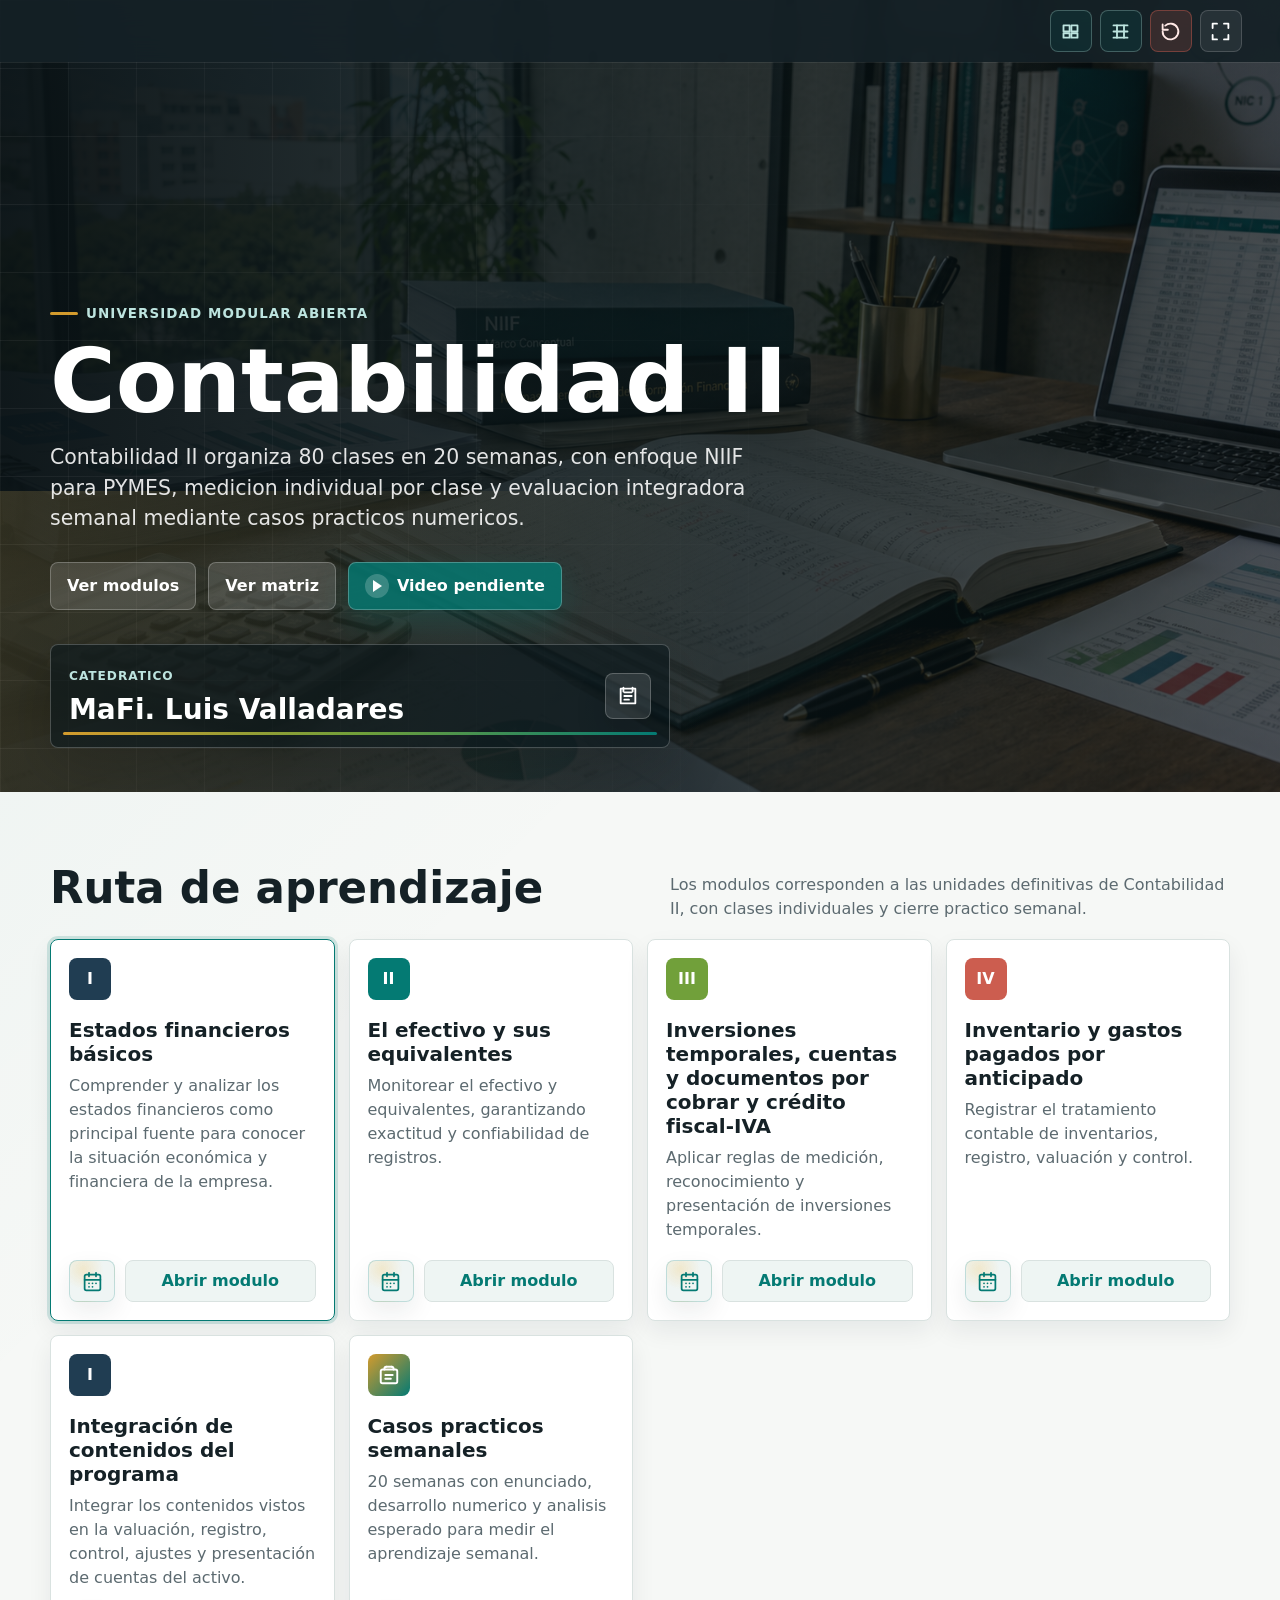
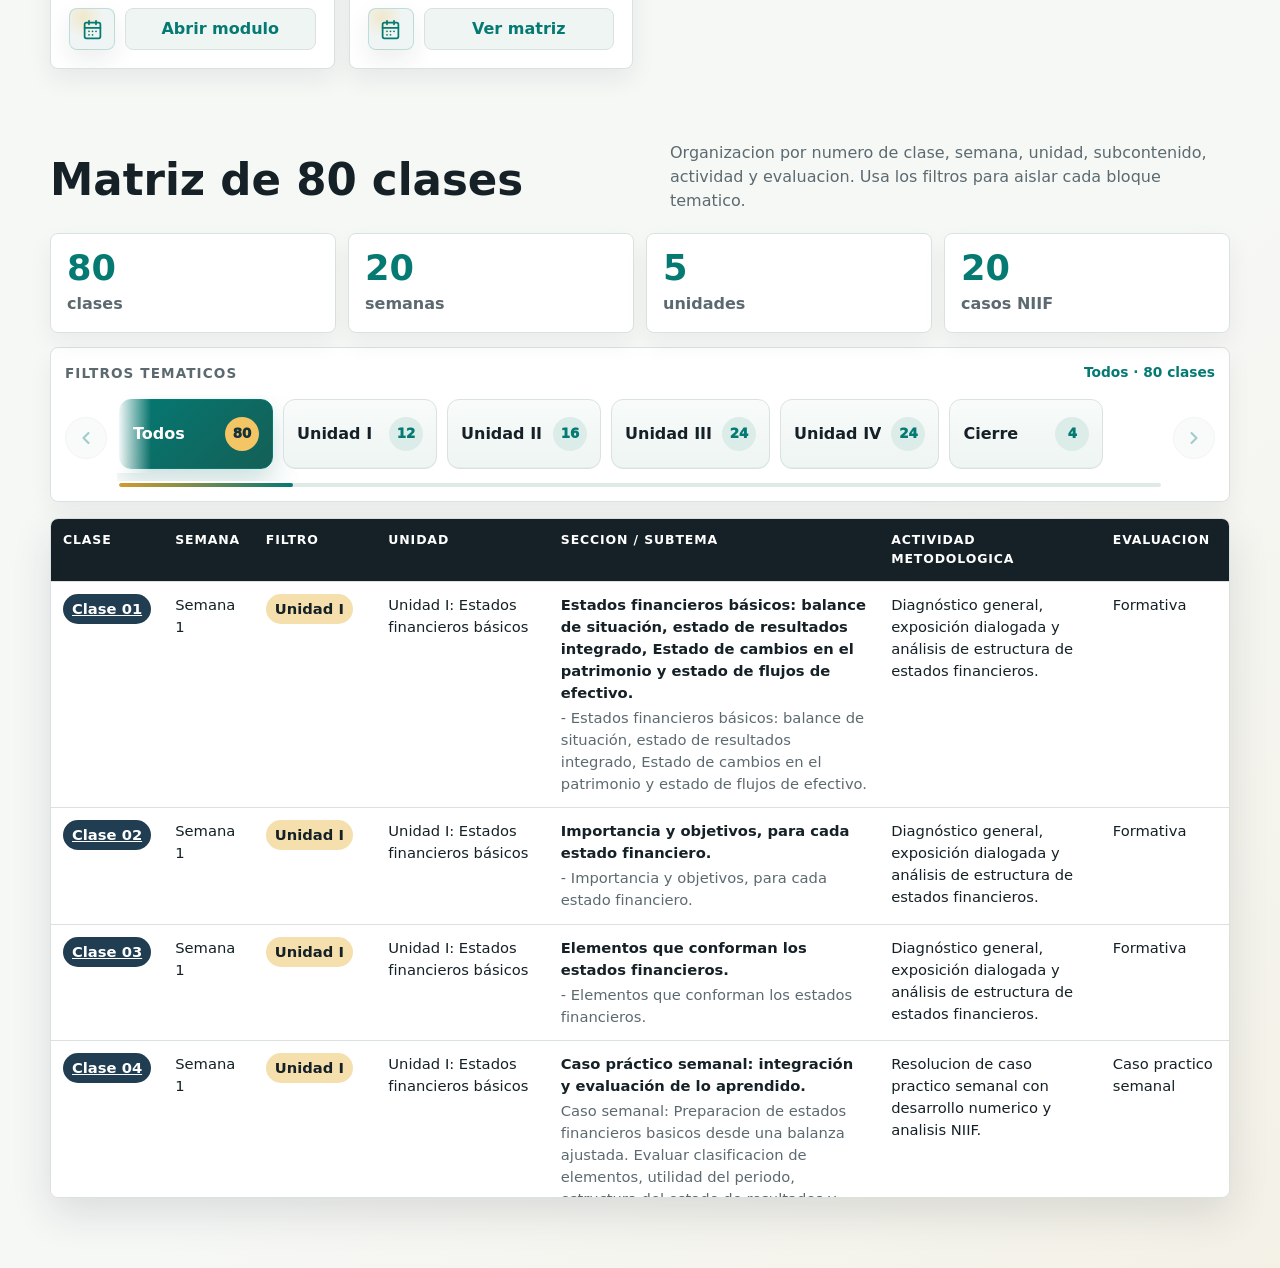
==== index.html @ 1a4b7820 "Publicar sitio Contabilidad II" ====
<!doctype html>
<html lang="es">
<head>
  <meta charset="utf-8">
  <meta name="viewport" content="width=device-width, initial-scale=1">
  <title>Contabilidad II</title>
  <style>
    :root {
      --ink: #152126;
      --muted: #5c6a70;
      --line: #d9e2e0;
      --paper: #f6f8f6;
      --white: #ffffff;
      --teal: #047a73;
      --green: #71a03a;
      --gold: #d39b2d;
      --coral: #cc5d4f;
      --navy: #203d52;
      --shadow: 0 16px 40px rgba(21, 33, 38, .12);
      --radius: 8px;
    }

    * { box-sizing: border-box; }

    html {
      scroll-behavior: smooth;
    }

    body {
      margin: 0;
      font-family: Inter, "Segoe UI", system-ui, -apple-system, sans-serif;
      color: var(--ink);
      background:
        linear-gradient(135deg, rgba(4, 122, 115, .06), transparent 34%),
        linear-gradient(315deg, rgba(211, 155, 45, .08), transparent 28%),
        var(--paper);
      line-height: 1.5;
      overflow-x: hidden;
    }

    body.modal-open {
      overflow: hidden;
      height: 100vh;
      width: 100%;
      position: fixed;
    }

    button, input {
      font: inherit;
    }

    button {
      cursor: pointer;
    }

    .topbar {
      position: sticky;
      top: 0;
      z-index: 20;
      display: grid;
      grid-template-columns: 1fr;
      align-items: center;
      gap: 16px;
      padding: 10px clamp(16px, 3vw, 40px);
      color: var(--white);
      background: rgba(21, 33, 38, .92);
      backdrop-filter: blur(14px);
      box-shadow: 0 1px 0 rgba(255,255,255,.08);
    }

    .topbar-controls {
      display: flex;
      gap: 8px;
      align-items: center;
      justify-content: flex-end;
      min-width: 0;
    }

    .control-btn {
      width: 42px;
      height: 42px;
      min-height: 42px;
      border: 1px solid rgba(255,255,255,.16);
      border-radius: 8px;
      color: var(--white);
      background: rgba(255,255,255,.07);
      text-decoration: none;
      padding: 0;
      display: inline-grid;
      place-items: center;
      transition: transform .24s ease, background .24s ease, border-color .24s ease, box-shadow .24s ease;
    }

    .control-btn svg {
      width: 21px;
      height: 21px;
      stroke: currentColor;
      stroke-width: 2.1;
      fill: none;
      stroke-linecap: round;
      stroke-linejoin: round;
    }

    .control-btn.reset {
      color: #ffe9e6;
      border-color: rgba(204, 93, 79, .42);
      background: rgba(204, 93, 79, .18);
    }

    .control-btn:hover {
      transform: translateY(-2px);
      background: rgba(255,255,255,.16);
      border-color: rgba(255,255,255,.28);
      box-shadow: 0 14px 28px rgba(0,0,0,.16);
    }

    .control-btn.reset:hover {
      background: rgba(204, 93, 79, .3);
    }

    .hero {
      min-height: 88vh;
      display: grid;
      align-items: end;
      position: relative;
      isolation: isolate;
      color: var(--white);
      background-image:
        linear-gradient(90deg, rgba(7, 16, 19, .94), rgba(9, 22, 25, .78) 45%, rgba(8, 19, 22, .48) 100%),
        linear-gradient(0deg, rgba(0, 0, 0, .34), rgba(0, 0, 0, .34)),
        url("assets/contabilidad-2-hero.png");
      background-size: cover;
      background-position: center;
      overflow: hidden;
    }

    .hero::before {
      content: "";
      position: absolute;
      inset: 0;
      z-index: -1;
      background-image:
        linear-gradient(rgba(255,255,255,.09) 1px, transparent 1px),
        linear-gradient(90deg, rgba(255,255,255,.08) 1px, transparent 1px);
      background-size: 68px 68px;
      mask-image: linear-gradient(90deg, rgba(0,0,0,.6), transparent 74%);
      animation: gridDrift 18s linear infinite;
    }

    .hero::after {
      content: "";
      position: absolute;
      inset: auto -20% 0;
      height: 38%;
      z-index: -1;
      background: linear-gradient(90deg, transparent, rgba(243, 197, 101, .2), transparent);
      transform: translateX(-45%) skewX(-14deg);
      animation: lightSweep 8s ease-in-out infinite;
    }

    .hero-inner {
      width: min(1180px, calc(100% - 32px));
      margin: 0 auto;
      padding: 88px 0 44px;
      animation: heroRise .9s ease-out both;
    }

    .eyebrow {
      display: inline-flex;
      align-items: center;
      gap: 8px;
      font-size: .84rem;
      font-weight: 800;
      text-transform: uppercase;
      letter-spacing: .08em;
      color: #bde4df;
    }

    .eyebrow::before {
      content: "";
      width: 28px;
      height: 3px;
      background: var(--gold);
      border-radius: 999px;
    }

    h1 {
      max-width: 780px;
      margin: 14px 0 18px;
      font-size: clamp(2.4rem, 7vw, 5.9rem);
      line-height: .96;
      letter-spacing: 0;
    }

    .hero-copy {
      max-width: 720px;
      margin: 0 0 28px;
      color: rgba(255,255,255,.88);
      font-size: clamp(1.05rem, 2vw, 1.28rem);
    }

    .hero-actions {
      display: flex;
      flex-wrap: wrap;
      gap: 12px;
    }

    .primary,
    .secondary,
    .video-trigger {
      min-height: 46px;
      border: 0;
      border-radius: 8px;
      padding: 11px 16px;
      font-weight: 800;
      text-decoration: none;
      display: inline-flex;
      align-items: center;
      gap: 8px;
    }

    .primary {
      color: var(--ink);
      background: #f3c565;
      box-shadow: 0 12px 28px rgba(211, 155, 45, .28);
    }

    .secondary {
      color: var(--white);
      background: rgba(255,255,255,.14);
      border: 1px solid rgba(255,255,255,.24);
    }

    .video-trigger {
      color: var(--white);
      background: rgba(4, 122, 115, .82);
      border: 1px solid rgba(255,255,255,.25);
      box-shadow: 0 14px 34px rgba(4, 122, 115, .25);
    }

    .play-dot {
      width: 24px;
      height: 24px;
      display: inline-grid;
      place-items: center;
      flex: 0 0 auto;
      border-radius: 999px;
      background: rgba(255,255,255,.2);
    }

    .play-dot::before {
      content: "";
      width: 0;
      height: 0;
      margin-left: 2px;
      border-top: 6px solid transparent;
      border-bottom: 6px solid transparent;
      border-left: 9px solid currentColor;
    }

    .primary:hover,
    .secondary:hover,
    .video-trigger:hover {
      transform: translateY(-2px);
    }

    .hero-dashboard {
      display: grid;
      grid-template-columns: minmax(280px, 620px);
      gap: 12px;
      width: min(620px, 100%);
      margin-top: 34px;
    }

    .speaker-card {
      position: relative;
      overflow: hidden;
      min-height: 104px;
      padding: 18px;
      border: 1px solid rgba(255,255,255,.22);
      border-radius: var(--radius);
      background: rgba(10, 24, 28, .62);
      backdrop-filter: blur(12px);
      box-shadow: 0 20px 60px rgba(0,0,0,.18);
      animation: metricFloat 5.5s ease-in-out infinite;
    }

    .speaker-card:nth-child(2) {
      animation-delay: .35s;
    }

    .speaker-card::after {
      content: "";
      position: absolute;
      inset: auto 12px 12px;
      height: 3px;
      border-radius: 999px;
      background: linear-gradient(90deg, var(--gold), var(--green), var(--teal));
      transform-origin: left;
      animation: metricBar 3.8s ease-in-out infinite;
    }

    .speaker-card span {
      display: block;
      color: #bde4df;
      font-size: .76rem;
      font-weight: 800;
      letter-spacing: .08em;
      text-transform: uppercase;
    }

    .speaker-card strong {
      display: block;
      margin-top: 10px;
      font-size: clamp(1.2rem, 2.2vw, 1.75rem);
      line-height: 1.08;
    }

    .speaker-card p {
      margin: 8px 0 18px;
      color: rgba(255,255,255,.78);
      font-size: .98rem;
    }

    .speaker-card.instructor-card {
      display: grid;
      grid-template-columns: 1fr auto;
      align-items: center;
      gap: 16px;
    }

    .profile-icon-btn {
      width: 46px;
      height: 46px;
      min-width: 46px;
      border: 1px solid rgba(255,255,255,.22);
      border-radius: 8px;
      color: var(--white);
      background: rgba(255,255,255,.11);
      display: inline-grid;
      place-items: center;
      box-shadow: 0 14px 30px rgba(0,0,0,.16);
      transition: transform .24s ease, background .24s ease, border-color .24s ease;
    }

    .profile-icon-btn:hover {
      transform: translateY(-2px);
      border-color: rgba(243,197,101,.55);
      background: rgba(243,197,101,.18);
    }

    .profile-icon-btn svg {
      width: 22px;
      height: 22px;
      stroke: currentColor;
      stroke-width: 2;
      fill: none;
      stroke-linecap: round;
      stroke-linejoin: round;
    }

    main {
      padding-bottom: 70px;
    }

    section {
      width: min(1180px, calc(100% - 32px));
      margin: 64px auto 0;
    }

    .reveal {
      opacity: 0;
      transform: translateY(24px);
      transition: opacity .7s ease, transform .7s ease;
      transition-delay: var(--delay, 0ms);
    }

    .reveal.is-visible {
      opacity: 1;
      transform: translateY(0);
    }

    .section-head {
      display: flex;
      align-items: end;
      justify-content: space-between;
      gap: 24px;
      margin-bottom: 18px;
    }

    .section-head h2 {
      margin: 0;
      font-size: clamp(1.7rem, 3.4vw, 3rem);
      letter-spacing: 0;
    }

    .section-head p {
      max-width: 560px;
      margin: 0;
      color: var(--muted);
    }

    .module-grid {
      display: grid;
      grid-template-columns: repeat(4, minmax(0, 1fr));
      gap: 14px;
    }

    .module-card {
      border: 1px solid var(--line);
      border-radius: var(--radius);
      background: var(--white);
      padding: 18px;
      min-height: 310px;
      display: flex;
      flex-direction: column;
      justify-content: space-between;
      box-shadow: 0 10px 24px rgba(21, 33, 38, .07);
      position: relative;
      overflow: hidden;
      transition: transform .28s ease, box-shadow .28s ease, border-color .28s ease;
    }

    .module-card::after {
      content: "";
      position: absolute;
      inset: 0;
      pointer-events: none;
      background: linear-gradient(135deg, rgba(255,255,255,.7), transparent 38%);
      opacity: 0;
      transition: opacity .28s ease;
    }

    .module-card:hover {
      transform: translateY(-7px);
      border-color: rgba(4, 122, 115, .45);
      box-shadow: 0 22px 42px rgba(21, 33, 38, .13);
    }

    .module-card:hover::after {
      opacity: 1;
    }

    .module-card.active {
      border-color: var(--teal);
      outline: 3px solid rgba(4, 122, 115, .16);
    }

    .module-num {
      width: 42px;
      height: 42px;
      display: grid;
      place-items: center;
      border-radius: 8px;
      color: var(--white);
      background: var(--navy);
      font-weight: 900;
    }

    .module-card:nth-child(2) .module-num { background: var(--teal); }
    .module-card:nth-child(3) .module-num { background: var(--green); }
    .module-card:nth-child(4) .module-num { background: var(--coral); }

    .module-card.delivery-card .module-num {
      background: linear-gradient(135deg, var(--gold), var(--teal));
    }

    .module-card.delivery-card .module-num svg {
      width: 22px;
      height: 22px;
      stroke: currentColor;
      stroke-width: 2.1;
      fill: none;
      stroke-linecap: round;
      stroke-linejoin: round;
    }

    .module-card h3 {
      margin: 18px 0 8px;
      font-size: 1.25rem;
      line-height: 1.2;
    }

    .module-card p {
      color: var(--muted);
      margin: 0;
    }

    .module-status {
      display: inline-flex;
      width: fit-content;
      margin-top: 14px;
      padding: 6px 10px;
      border-radius: 999px;
      color: var(--ink);
      background: var(--gold);
      font-size: .82rem;
      font-weight: 950;
      box-shadow: 0 10px 20px rgba(21,33,38,.1);
      animation: rise .54s ease both;
    }

    .module-status:empty,
    .module-status[hidden] {
      display: none;
    }

    .module-status.failed {
      color: var(--white);
      background: #b44a3f;
    }

    .module-card .module-link {
      width: 100%;
      min-height: 42px;
      border: 1px solid var(--line);
      border-radius: 8px;
      background: #eef5f3;
      color: var(--teal);
      font-weight: 800;
      display: inline-flex;
      align-items: center;
      justify-content: center;
      text-decoration: none;
    }

    .module-actions {
      display: grid;
      grid-template-columns: 46px 1fr;
      gap: 10px;
      margin-top: 18px;
      position: relative;
      z-index: 2;
    }

    .agenda-card-btn {
      width: 46px;
      min-height: 42px;
      display: inline-grid;
      place-items: center;
      border: 1px solid rgba(4,122,115,.2);
      border-radius: 8px;
      color: var(--teal);
      background:
        radial-gradient(circle at 30% 20%, rgba(243,197,101,.28), transparent 46%),
        rgba(238,245,243,.92);
      box-shadow: 0 10px 24px rgba(21,33,38,.08);
      transition: transform .24s ease, box-shadow .24s ease, border-color .24s ease, background .24s ease;
    }

    .agenda-card-btn svg {
      width: 21px;
      height: 21px;
      stroke: currentColor;
      stroke-width: 2;
      fill: none;
      stroke-linecap: round;
      stroke-linejoin: round;
    }

    .agenda-card-btn:hover {
      transform: translateY(-2px) scale(1.03);
      border-color: rgba(243,197,101,.58);
      background:
        radial-gradient(circle at 30% 20%, rgba(243,197,101,.46), transparent 48%),
        rgba(255,255,255,.96);
      box-shadow: 0 18px 34px rgba(21,33,38,.15);
    }

    .panel {
      border: 1px solid var(--line);
      border-radius: var(--radius);
      background: var(--white);
      padding: 20px;
      box-shadow: 0 10px 24px rgba(21, 33, 38, .06);
    }

    .panel h3 {
      margin: 0 0 10px;
      font-size: 1.25rem;
    }

    .panel ul {
      margin: 0;
      padding-left: 20px;
      color: var(--muted);
    }

    .compare {
      display: grid;
      grid-template-columns: 1fr 1fr;
      border: 1px solid var(--line);
      border-radius: var(--radius);
      overflow: hidden;
      background: var(--white);
    }

    .compare-column {
      padding: 22px;
    }

    .compare-column:first-child {
      border-right: 1px solid var(--line);
      background: #fbfcfb;
    }

    .compare-column h3 {
      margin: 0 0 14px;
    }

    .pill-list {
      display: grid;
      gap: 10px;
      margin: 0;
      padding: 0;
      list-style: none;
    }

    .pill-list li {
      padding: 10px 12px;
      border-radius: 8px;
      background: #eef5f3;
      color: #314348;
    }

    .process-wrap {
      display: grid;
      grid-template-columns: 300px 1fr;
      gap: 18px;
      align-items: start;
    }

    .stage-list {
      display: grid;
      gap: 8px;
    }

    .stage-btn {
      width: 100%;
      text-align: left;
      border: 1px solid var(--line);
      border-radius: 8px;
      background: var(--white);
      padding: 12px;
      color: var(--ink);
      font-weight: 800;
    }

    .stage-btn.active {
      background: var(--teal);
      border-color: var(--teal);
      color: var(--white);
    }

    .stage-detail {
      min-height: 470px;
      background: var(--white);
      border: 1px solid var(--line);
      border-radius: var(--radius);
      padding: clamp(20px, 3vw, 34px);
      box-shadow: 0 10px 24px rgba(21, 33, 38, .07);
      position: relative;
      overflow: hidden;
    }

    .stage-detail::before {
      content: "";
      position: absolute;
      left: 0;
      top: 0;
      width: 100%;
      height: 5px;
      background: linear-gradient(90deg, var(--teal), var(--green), var(--gold), var(--coral));
      background-size: 220% 100%;
      animation: flowLine 4.5s linear infinite;
    }

    .stage-detail h3 {
      margin: 0 0 10px;
      font-size: clamp(1.6rem, 3vw, 2.5rem);
    }

    .stage-detail p {
      color: var(--muted);
      max-width: 760px;
    }

    .stage-meta {
      display: grid;
      grid-template-columns: 1fr 1fr;
      gap: 14px;
      margin-top: 22px;
    }

    .mini-card {
      border: 1px solid var(--line);
      border-radius: var(--radius);
      padding: 16px;
      background: #fbfcfb;
    }

    .mini-card strong {
      display: block;
      color: var(--teal);
      margin-bottom: 8px;
    }

    .mini-card ul {
      margin: 0;
      padding-left: 18px;
      color: var(--muted);
    }

    .activity-grid,
    .kpi-grid {
      display: grid;
      grid-template-columns: repeat(3, minmax(0, 1fr));
      gap: 14px;
    }

    .activity,
    .kpi {
      border: 1px solid var(--line);
      border-radius: var(--radius);
      background: var(--white);
      padding: 18px;
      min-height: 190px;
      position: relative;
      overflow: hidden;
      transition: transform .28s ease, box-shadow .28s ease, border-color .28s ease;
    }

    .activity:hover,
    .kpi:hover {
      transform: translateY(-6px);
      border-color: rgba(4, 122, 115, .36);
      box-shadow: 0 20px 40px rgba(21, 33, 38, .11);
    }

    .activity::before,
    .kpi::before {
      content: "";
      position: absolute;
      inset: 0 auto 0 0;
      width: 4px;
      background: linear-gradient(180deg, var(--teal), var(--gold));
      transform: scaleY(0);
      transform-origin: top;
      transition: transform .28s ease;
    }

    .activity:hover::before,
    .kpi:hover::before {
      transform: scaleY(1);
    }

    .activity h3,
    .kpi h3 {
      margin: 0 0 8px;
      font-size: 1.12rem;
    }

    .activity p,
    .kpi p {
      margin: 0;
      color: var(--muted);
    }

    .activity footer,
    .kpi footer {
      margin-top: 18px;
      display: flex;
      gap: 8px;
      flex-wrap: wrap;
    }

    .tag {
      display: inline-flex;
      align-items: center;
      min-height: 28px;
      padding: 4px 9px;
      border-radius: 999px;
      color: var(--ink);
      background: #f4dfad;
      font-size: .84rem;
      font-weight: 800;
    }

    .kpi-value {
      display: flex;
      align-items: baseline;
      gap: 6px;
      margin-bottom: 8px;
    }

    .kpi-value output {
      font-size: 2rem;
      font-weight: 900;
      color: var(--teal);
    }

    .slider-row {
      display: grid;
      grid-template-columns: 1fr auto;
      gap: 12px;
      align-items: center;
      margin-top: 16px;
    }

    input[type="range"] {
      width: 100%;
      accent-color: var(--teal);
    }

    .checklist {
      display: grid;
      gap: 10px;
      padding: 0;
      margin: 0;
      list-style: none;
    }

    .checklist label {
      display: grid;
      grid-template-columns: 24px 1fr;
      gap: 10px;
      align-items: start;
      border: 1px solid var(--line);
      border-radius: 8px;
      background: var(--white);
      padding: 12px;
    }

    .checklist input {
      margin-top: 4px;
      width: 18px;
      height: 18px;
      accent-color: var(--teal);
    }

    .icon-btn {
      width: 38px;
      height: 38px;
      border: 1px solid var(--line);
      border-radius: 8px;
      background: #eef5f3;
      color: var(--teal);
      font-weight: 900;
    }

    .progress {
      height: 10px;
      border-radius: 999px;
      background: #dce7e4;
      margin-top: 12px;
      overflow: hidden;
    }

    .progress span {
      display: block;
      height: 100%;
      width: 0%;
      background: linear-gradient(90deg, var(--teal), var(--green), var(--gold));
    }

    .presenting .topbar {
      transform: translateY(-100%);
      transition: transform .25s ease;
    }

    .presenting section {
      margin-top: 44px;
    }

    .toast {
      position: fixed;
      left: 50%;
      bottom: 26px;
      transform: translateX(-50%) translateY(30px);
      opacity: 0;
      pointer-events: none;
      padding: 12px 16px;
      border-radius: 8px;
      color: var(--white);
      background: rgba(21,33,38,.94);
      transition: .22s ease;
      z-index: 40;
      max-width: calc(100vw - 32px);
    }

    .toast.show {
      opacity: 1;
      transform: translateX(-50%) translateY(0);
    }

    .video-modal {
      position: fixed;
      inset: 0;
      z-index: 60;
      display: grid;
      place-items: center;
      padding: 24px;
      background: rgba(9, 21, 25, .76);
      backdrop-filter: blur(12px);
      opacity: 0;
      pointer-events: none;
      transition: opacity .25s ease;
    }

    .profile-modal {
      position: fixed;
      inset: 0;
      z-index: 59;
      display: grid;
      place-items: center;
      padding: 24px;
      background: rgba(9, 21, 25, .76);
      backdrop-filter: blur(12px);
      opacity: 0;
      pointer-events: none;
      transition: opacity .25s ease;
    }

    .profile-modal.open {
      opacity: 1;
      pointer-events: auto;
    }

    .profile-dialog {
      width: min(920px, 100%);
      max-height: min(88dvh, 860px);
      overflow: hidden;
      border: 1px solid rgba(255,255,255,.2);
      border-radius: var(--radius);
      color: var(--white);
      background:
        linear-gradient(135deg, rgba(4,122,115,.78), rgba(21,33,38,.96)),
        #152126;
      box-shadow: 0 30px 90px rgba(0,0,0,.35);
      transform: translateY(18px) scale(.98);
      transition: transform .25s ease;
    }

    .profile-modal.open .profile-dialog {
      transform: translateY(0) scale(1);
    }

    .profile-header {
      display: flex;
      align-items: start;
      justify-content: space-between;
      gap: 16px;
      padding: clamp(20px, 4vw, 32px);
      border-bottom: 1px solid rgba(255,255,255,.12);
    }

    .profile-header h2 {
      margin: 8px 0 0;
      font-size: clamp(1.8rem, 4vw, 3rem);
      line-height: 1;
    }

    .profile-close {
      width: 40px;
      height: 40px;
      border: 1px solid rgba(255,255,255,.22);
      border-radius: 8px;
      color: var(--white);
      background: rgba(255,255,255,.1);
      font-size: 1.2rem;
    }

    .profile-body {
      display: grid;
      gap: 14px;
      padding: clamp(20px, 4vw, 32px);
      max-height: calc(88dvh - 150px);
      overflow: auto;
      scrollbar-gutter: stable;
    }

    .profile-lead {
      margin: 0;
      color: rgba(255,255,255,.84);
      font-size: clamp(1rem, 2vw, 1.16rem);
      line-height: 1.55;
    }

    .profile-row {
      border: 1px solid rgba(255,255,255,.12);
      border-radius: var(--radius);
      padding: 16px;
      background: rgba(255,255,255,.08);
    }

    .profile-row strong {
      display: block;
      margin-bottom: 6px;
      color: #f3c565;
      font-size: .84rem;
      text-transform: uppercase;
      letter-spacing: .08em;
    }

    .profile-row span {
      color: rgba(255,255,255,.84);
    }

    .profile-tags {
      display: flex;
      flex-wrap: wrap;
      gap: 8px;
      margin-top: 10px;
    }

    .profile-tags span {
      display: inline-flex;
      align-items: center;
      min-height: 30px;
      border-radius: 999px;
      padding: 5px 10px;
      color: var(--ink);
      background: #f4dfad;
      font-size: .86rem;
      font-weight: 850;
    }

    .video-modal.open {
      opacity: 1;
      pointer-events: auto;
    }

    .video-dialog {
      width: min(980px, 100%);
      border: 1px solid rgba(255,255,255,.18);
      border-radius: var(--radius);
      overflow: hidden;
      background: #0b171b;
      box-shadow: 0 30px 90px rgba(0,0,0,.35);
      transform: translateY(18px) scale(.98);
      transition: transform .25s ease;
    }

    .video-modal.open .video-dialog {
      transform: translateY(0) scale(1);
    }

    .video-header {
      display: flex;
      align-items: center;
      justify-content: space-between;
      gap: 16px;
      padding: 12px 14px;
      color: var(--white);
      background: #152126;
      border-bottom: 1px solid rgba(255,255,255,.12);
    }

    .video-header strong {
      font-size: 1rem;
    }

    .video-close {
      width: 38px;
      height: 38px;
      border: 1px solid rgba(255,255,255,.18);
      border-radius: 8px;
      color: var(--white);
      background: rgba(255,255,255,.08);
      font-size: 1.2rem;
      line-height: 1;
    }

    .video-dialog video {
      display: block;
      width: 100%;
      max-height: min(72vh, 620px);
      background: #000;
    }

    .video-empty {
      min-height: min(56vh, 420px);
      display: grid;
      place-items: center;
      align-content: center;
      gap: 10px;
      padding: 28px;
      color: rgba(255,255,255,.86);
      text-align: center;
      background:
        linear-gradient(135deg, rgba(4,122,115,.26), rgba(21,33,38,.94)),
        repeating-linear-gradient(135deg, rgba(255,255,255,.05) 0 1px, transparent 1px 16px);
    }

    .video-empty strong {
      display: block;
      color: #f3c565;
      font-size: clamp(1.3rem, 3vw, 2rem);
    }

    .video-empty span {
      max-width: 560px;
      color: rgba(255,255,255,.72);
    }

    .agenda-modal {
      position: fixed;
      inset: 0;
      z-index: 58;
      display: grid;
      place-items: center;
      padding: clamp(10px, 2vw, 24px);
      background:
        radial-gradient(circle at 20% 18%, rgba(243, 197, 101, .18), transparent 28%),
        radial-gradient(circle at 82% 22%, rgba(4, 122, 115, .24), transparent 30%),
        rgba(9, 21, 25, .78);
      backdrop-filter: blur(14px);
      opacity: 0;
      pointer-events: none;
      transition: opacity .25s ease;
      overflow: hidden;
    }

    .agenda-modal.open {
      opacity: 1;
      pointer-events: auto;
    }

    .agenda-dialog {
      width: min(1040px, calc(100vw - 28px));
      height: min(88dvh, 760px);
      overflow: hidden;
      border: 1px solid rgba(255,255,255,.26);
      border-radius: 18px;
      color: var(--white);
      background:
        linear-gradient(135deg, rgba(255,255,255,.16), rgba(255,255,255,.06)),
        rgba(12, 29, 34, .68);
      box-shadow: 0 34px 100px rgba(0,0,0,.42);
      backdrop-filter: blur(24px) saturate(140%);
      transform: translateY(22px) scale(.98);
      transition: transform .28s ease;
      display: flex;
      flex-direction: column;
    }

    .agenda-modal.open .agenda-dialog {
      transform: translateY(0) scale(1);
    }

    .agenda-header {
      position: relative;
      overflow: hidden;
      display: grid;
      grid-template-columns: 1fr auto;
      gap: 18px;
      padding: clamp(18px, 3vw, 30px);
      background:
        radial-gradient(circle at 82% 18%, rgba(243,197,101,.2), transparent 30%),
        linear-gradient(135deg, rgba(4, 122, 115, .7), rgba(32, 61, 82, .62)),
        linear-gradient(90deg, transparent, rgba(255,255,255,.16), transparent);
      flex: 0 0 auto;
    }

    .agenda-header::after {
      content: "";
      position: absolute;
      inset: auto -10% 0;
      height: 4px;
      background: linear-gradient(90deg, var(--gold), var(--green), var(--teal), var(--coral));
      background-size: 220% 100%;
      animation: flowLine 4.2s linear infinite;
    }

    .agenda-header h2 {
      margin: 8px 0 8px;
      font-size: clamp(1.7rem, 4vw, 3rem);
      line-height: 1;
    }

    .agenda-header p {
      max-width: 760px;
      margin: 0;
      color: rgba(255,255,255,.82);
    }

    .agenda-close {
      width: 42px;
      height: 42px;
      border: 1px solid rgba(255,255,255,.24);
      border-radius: 8px;
      color: var(--white);
      background: rgba(255,255,255,.1);
      font-size: 1.25rem;
      line-height: 1;
    }

    .agenda-body {
      flex: 1 1 auto;
      min-height: 0;
      overflow: auto;
      padding: clamp(18px, 3vw, 28px);
      overscroll-behavior: contain;
      scrollbar-gutter: stable;
    }

    .agenda-summary {
      display: grid;
      grid-template-columns: repeat(3, 1fr);
      gap: 12px;
      margin-bottom: 18px;
    }

    .agenda-summary div,
    .agenda-module {
      border: 1px solid rgba(255,255,255,.12);
      border-radius: var(--radius);
      background: rgba(255,255,255,.07);
      backdrop-filter: blur(8px);
    }

    .agenda-summary div {
      padding: 14px;
    }

    .agenda-summary strong {
      display: block;
      font-size: 1.35rem;
      color: #f3c565;
    }

    .agenda-summary span {
      color: rgba(255,255,255,.74);
      font-size: .92rem;
    }

    .agenda-completion {
      display: grid;
      grid-template-columns: auto 1fr;
      align-items: center;
      gap: 12px;
      margin: 0 0 18px;
      padding: 14px 16px;
      border: 1px solid rgba(255,255,255,.16);
      border-radius: var(--radius);
      background: rgba(8, 22, 25, .32);
    }

    .agenda-completion strong {
      min-width: 78px;
      color: #f3c565;
      font-size: 1.35rem;
      line-height: 1;
    }

    .agenda-completion span {
      color: rgba(255,255,255,.78);
      font-weight: 800;
    }

    .agenda-completion.complete {
      border-color: rgba(82, 168, 130, .65);
      background: rgba(45, 126, 116, .28);
    }

    .agenda-modules {
      display: grid;
      gap: 12px;
    }

    .agenda-stage {
      display: grid;
      grid-template-columns: 46px 1fr;
      gap: 14px;
      align-items: start;
    }

    .agenda-stage-num {
      width: 46px;
      height: 46px;
      display: grid;
      place-items: center;
      border-radius: 14px;
      color: var(--ink);
      background: linear-gradient(135deg, var(--gold), #f6dc99);
      font-weight: 950;
      box-shadow: 0 12px 30px rgba(0,0,0,.18);
    }

    .agenda-module h4 {
      margin: 0 0 6px;
      color: #ffffff;
      font-size: 1.05rem;
    }

    .agenda-meta {
      display: flex;
      flex-wrap: wrap;
      gap: 8px;
      margin: 0 0 8px;
      color: rgba(255,255,255,.64);
      font-size: .8rem;
      font-weight: 850;
      text-transform: uppercase;
      letter-spacing: .04em;
    }

    .agenda-check {
      display: inline-flex;
      align-items: center;
      gap: 9px;
      width: fit-content;
      margin-top: 12px;
      padding: 8px 10px;
      border: 1px solid rgba(255,255,255,.16);
      border-radius: 8px;
      color: rgba(255,255,255,.82);
      background: rgba(255,255,255,.06);
      font-size: .88rem;
      font-weight: 850;
      cursor: pointer;
      user-select: none;
    }

    .agenda-check input {
      width: 18px;
      height: 18px;
      margin: 0;
      accent-color: var(--teal);
      cursor: pointer;
    }

    .agenda-module.complete {
      border-color: rgba(82, 168, 130, .58);
      background: rgba(45, 126, 116, .18);
    }

    .agenda-module {
      display: grid;
      grid-template-columns: 1fr;
      gap: 16px;
      padding: 16px;
      position: relative;
      overflow: hidden;
      opacity: 0;
      transform: translateY(14px);
      transform-origin: center;
      transition: transform .24s ease, box-shadow .24s ease, border-color .24s ease, background .24s ease;
    }

    .agenda-modal.open .agenda-module {
      animation: agendaItemIn .48s ease forwards;
      animation-delay: var(--agenda-delay, 0ms);
    }

    .agenda-module::before {
      content: "";
      position: absolute;
      inset: 0 auto 0 0;
      width: 5px;
      background: linear-gradient(180deg, var(--gold), var(--teal));
    }

    .agenda-module h3 {
      margin: 0 0 8px;
      font-size: 1.16rem;
    }

    .agenda-module p {
      margin: 0 0 10px;
      color: rgba(255,255,255,.76);
    }

    .agenda-module ul {
      margin: 0;
      padding-left: 18px;
      color: rgba(255,255,255,.74);
    }

    @media (hover: hover) and (pointer: fine) {
      .agenda-module:hover {
        z-index: 4;
        border-color: rgba(243, 197, 101, .46);
        background: rgba(255,255,255,.11);
        box-shadow: 0 24px 56px rgba(0,0,0,.26);
        transform: translateY(-3px) scale(1.035);
      }

    }

    @keyframes agendaItemIn {
      to {
        opacity: 1;
        transform: translateY(0);
      }
    }

    @keyframes heroRise {
      from {
        opacity: 0;
        transform: translateY(26px);
      }
      to {
        opacity: 1;
        transform: translateY(0);
      }
    }

    @keyframes gridDrift {
      from {
        background-position: 0 0;
      }
      to {
        background-position: 136px 68px;
      }
    }

    @keyframes lightSweep {
      0%, 48% {
        transform: translateX(-55%) skewX(-14deg);
        opacity: 0;
      }
      62% {
        opacity: 1;
      }
      100% {
        transform: translateX(55%) skewX(-14deg);
        opacity: 0;
      }
    }

    @keyframes metricFloat {
      0%, 100% {
        transform: translateY(0);
      }
      50% {
        transform: translateY(-8px);
      }
    }

    @keyframes metricBar {
      0%, 100% {
        transform: scaleX(.36);
      }
      50% {
        transform: scaleX(1);
      }
    }

    @keyframes cardSheen {
      0%, 45% {
        transform: translateX(-100%);
      }
      70%, 100% {
        transform: translateX(100%);
      }
    }

    @keyframes flowLine {
      from {
        background-position: 0 0;
      }
      to {
        background-position: 220% 0;
      }
    }

    @media (prefers-reduced-motion: reduce) {
      *,
      *::before,
      *::after {
        animation-duration: .01ms !important;
        animation-iteration-count: 1 !important;
        scroll-behavior: auto !important;
        transition-duration: .01ms !important;
      }

      .reveal {
        opacity: 1;
        transform: none;
      }
    }

    @media (max-width: 980px) {
      .topbar {
        grid-template-columns: 1fr;
      }

      .module-grid,
      .activity-grid,
      .kpi-grid,
        .hero-dashboard,
      .compare,
      .process-wrap,
      .stage-meta {
        grid-template-columns: 1fr;
      }

      .compare-column:first-child {
        border-right: 0;
        border-bottom: 1px solid var(--line);
      }
    }

    @media (max-width: 620px) {
      .hero {
        min-height: 100dvh;
        align-items: start;
        background-position: 54% center;
      }

      .hero-inner {
        width: min(100% - 32px, 640px);
        padding: 28px 0 18px;
      }

      .hero .eyebrow {
        font-size: .72rem;
        gap: 7px;
        letter-spacing: .075em;
      }

      .hero .eyebrow::before {
        width: 22px;
      }

      .hero h1 {
        margin: 10px 0 12px;
        font-size: clamp(2.45rem, 14vw, 3.75rem);
        line-height: .94;
      }

      .hero-copy {
        margin-bottom: 16px;
        font-size: clamp(.98rem, 4.7vw, 1.16rem);
        line-height: 1.42;
      }

      .hero-actions {
        display: grid;
        gap: 9px;
      }

      .primary,
      .secondary,
      .video-trigger {
        min-height: 42px;
        padding: 9px 14px;
        justify-content: center;
      }

      .hero-dashboard {
        gap: 8px;
        margin-top: 18px;
      }

      .speaker-card.instructor-card {
        grid-template-columns: 1fr;
      }

      .profile-icon-btn {
        width: 44px;
        height: 44px;
      }

      .speaker-card {
        min-height: 0;
        padding: 13px 14px 16px;
      }

      .speaker-card span {
        font-size: .68rem;
      }

      .speaker-card strong {
        margin-top: 7px;
        font-size: clamp(1.25rem, 7.5vw, 1.65rem);
      }

      .speaker-card p {
        margin: 6px 0 13px;
        font-size: .9rem;
        line-height: 1.25;
      }

      .section-head {
        display: block;
      }

      .section-head p {
        margin-top: 8px;
      }

      .agenda-modal {
        padding: 8px;
        place-items: stretch;
      }

      .agenda-dialog {
        width: 100%;
        height: calc(100dvh - 16px);
      }

      .agenda-header {
        gap: 10px;
        padding: 18px 16px;
      }

      .agenda-header h2 {
        max-width: 250px;
        margin: 7px 0;
        font-size: 1.72rem;
        line-height: 1.02;
      }

      .agenda-header p {
        max-width: 250px;
        font-size: .9rem;
        line-height: 1.35;
      }

      .agenda-close {
        width: 40px;
        height: 40px;
      }

      .agenda-body {
        padding: 14px;
      }

      .agenda-summary {
        grid-template-columns: 1fr;
        gap: 8px;
        margin-bottom: 10px;
      }

      .agenda-summary div {
        padding: 11px 12px;
      }

      .agenda-summary strong {
        font-size: 1.1rem;
      }

      .agenda-module {
        grid-template-columns: 1fr;
        gap: 10px;
        padding: 14px 14px 14px 16px;
      }

      .agenda-module h3 {
        font-size: 1.05rem;
        line-height: 1.24;
      }

      .agenda-module p,
      .agenda-module li {
        font-size: .94rem;
      }

    }

    @media print {
      .topbar,
      .hero-actions,
      .module-card .module-link,
      .stage-list,
      .toast {
        display: none;
      }

      .hero {
        min-height: 360px;
      }

      section {
        break-inside: avoid;
      }
    }
  

    .schedule-section {
      margin-top: 72px;
    }

    .schedule-toolbar {
      display: grid;
      grid-template-columns: 1fr;
      gap: 14px;
      margin: 20px 0 16px;
    }

    .schedule-stats {
      display: grid;
      grid-template-columns: repeat(4, minmax(0, 1fr));
      gap: 12px;
    }

    .schedule-stat,
    .filter-panel {
      border: 1px solid var(--line);
      border-radius: var(--radius);
      background: var(--white);
      box-shadow: 0 10px 24px rgba(21, 33, 38, .06);
    }

    .schedule-stat {
      padding: 16px;
    }

    .schedule-stat strong {
      display: block;
      color: var(--teal);
      font-size: clamp(1.5rem, 3vw, 2.2rem);
      line-height: 1;
    }

    .schedule-stat span {
      display: block;
      margin-top: 7px;
      color: var(--muted);
      font-weight: 750;
    }

    .filter-panel {
      padding: 14px;
      overflow: hidden;
    }

    .filter-slider-head {
      display: flex;
      align-items: center;
      justify-content: space-between;
      gap: 14px;
      margin-bottom: 12px;
    }

    .filter-label {
      display: block;
      color: var(--muted);
      font-size: .85rem;
      font-weight: 900;
      text-transform: uppercase;
      letter-spacing: .08em;
    }

    .filter-slider-status {
      color: var(--teal);
      font-size: .86rem;
      font-weight: 900;
      white-space: nowrap;
    }

    .filter-slider-shell {
      position: relative;
      display: grid;
      grid-template-columns: 42px minmax(0, 1fr) 42px;
      align-items: center;
      gap: 10px;
    }

    .filter-nav {
      width: 42px;
      height: 42px;
      display: grid;
      place-items: center;
      border: 1px solid var(--line);
      border-radius: 50%;
      color: var(--teal);
      background: #eef5f3;
      box-shadow: 0 10px 22px rgba(21, 33, 38, .08);
    }

    .filter-nav svg {
      width: 20px;
      height: 20px;
      fill: none;
      stroke: currentColor;
      stroke-width: 2.5;
      stroke-linecap: round;
      stroke-linejoin: round;
    }

    .filter-nav:disabled {
      opacity: .38;
      cursor: not-allowed;
      box-shadow: none;
    }

    .schedule-filters {
      position: relative;
      display: flex;
      gap: 10px;
      overflow-x: auto;
      scroll-behavior: smooth;
      scroll-snap-type: x mandatory;
      scrollbar-width: none;
      padding: 4px 2px 12px;
    }

    .schedule-filters::-webkit-scrollbar {
      display: none;
    }

    .filter-track-wrap {
      position: relative;
      min-width: 0;
    }

    .filter-track-wrap::before,
    .filter-track-wrap::after {
      content: "";
      position: absolute;
      top: 0;
      bottom: 8px;
      z-index: 2;
      width: 34px;
      pointer-events: none;
    }

    .filter-track-wrap::before {
      left: 0;
      background: linear-gradient(90deg, var(--white), rgba(255,255,255,0));
    }

    .filter-track-wrap::after {
      right: 0;
      background: linear-gradient(270deg, var(--white), rgba(255,255,255,0));
    }

    .filter-btn {
      flex: 0 0 auto;
      min-width: 154px;
      min-height: 70px;
      display: grid;
      grid-template-columns: 1fr auto;
      align-items: center;
      gap: 10px;
      scroll-snap-align: start;
      border: 1px solid var(--line);
      border-radius: 12px;
      padding: 12px 13px;
      color: var(--ink);
      background: linear-gradient(180deg, #f8fbfa, #eef5f3);
      box-shadow: inset 0 -1px 0 rgba(21, 33, 38, .04);
      font-weight: 900;
      text-align: left;
    }

    .filter-btn span:first-child {
      overflow: hidden;
      text-overflow: ellipsis;
      white-space: nowrap;
    }

    .filter-count {
      display: grid;
      place-items: center;
      min-width: 34px;
      height: 34px;
      border-radius: 999px;
      color: var(--teal);
      background: #dcece8;
      font-size: .84rem;
      font-weight: 950;
    }

    .filter-btn.active {
      color: var(--white);
      border-color: var(--teal);
      background: linear-gradient(135deg, var(--teal), #145f56);
      box-shadow: 0 14px 28px rgba(45, 126, 116, .24);
    }

    .filter-btn.active .filter-count {
      color: #143238;
      background: #f3c565;
    }

    .filter-progress {
      position: relative;
      height: 4px;
      margin: 2px 54px 0;
      overflow: hidden;
      border-radius: 999px;
      background: #dfe9e6;
    }

    .filter-progress span {
      position: absolute;
      inset: 0 auto 0 0;
      width: var(--filter-progress, 10%);
      border-radius: inherit;
      background: linear-gradient(90deg, var(--gold), var(--teal));
      transition: width .24s ease;
    }

    .schedule-table-wrap {
      max-height: 680px;
      overflow: auto;
      border: 1px solid var(--line);
      border-radius: var(--radius);
      background: var(--white);
      box-shadow: var(--shadow);
    }

    .schedule-table {
      width: 100%;
      border-collapse: collapse;
      min-width: 980px;
      font-size: .92rem;
    }

    .schedule-table th,
    .schedule-table td {
      padding: 12px;
      border-bottom: 1px solid var(--line);
      text-align: left;
      vertical-align: top;
    }

    .schedule-table th {
      position: sticky;
      top: 0;
      z-index: 2;
      color: var(--white);
      background: #152126;
      font-size: .78rem;
      text-transform: uppercase;
      letter-spacing: .07em;
    }

    .schedule-table tr:last-child td {
      border-bottom: 0;
    }

    .schedule-table tbody tr {
      transition: background .2s ease, box-shadow .2s ease;
    }

    .schedule-table tbody tr.schedule-row-complete td {
      border-bottom-color: #c9e2d8;
      background: #e8f5ef;
    }

    .schedule-table tbody tr.schedule-row-complete td:first-child {
      box-shadow: inset 5px 0 0 var(--teal);
    }

    .class-pill,
    .category-pill {
      display: inline-flex;
      align-items: center;
      min-height: 28px;
      border-radius: 999px;
      padding: 4px 9px;
      font-weight: 900;
      white-space: nowrap;
    }

    .class-pill {
      color: var(--white);
      background: var(--navy);
    }

    .category-pill {
      color: var(--ink);
      background: #f4dfad;
    }

    .schedule-table tbody tr.schedule-row-complete .class-pill {
      color: var(--white);
      background: var(--teal);
    }

    .schedule-table tbody tr.schedule-row-complete .category-pill {
      color: #145f56;
      background: #d8f0e6;
    }

    .schedule-topic strong {
      display: block;
      margin-bottom: 3px;
    }

    .schedule-table tbody tr.schedule-row-complete .schedule-topic strong::after {
      content: "Completada";
      display: inline-flex;
      align-items: center;
      min-height: 22px;
      margin-left: 10px;
      border-radius: 999px;
      padding: 2px 8px;
      color: #145f56;
      background: #cdeade;
      font-size: .72rem;
      font-weight: 950;
      text-transform: uppercase;
      letter-spacing: .04em;
      vertical-align: middle;
    }

    .schedule-topic span {
      color: var(--muted);
    }

    .schedule-empty {
      padding: 18px;
      color: var(--muted);
      text-align: center;
    }

  

    @media (max-width: 980px) {
      .hero {
        min-height: auto;
        align-items: end;
      }

      .hero-inner {
        padding-top: clamp(46px, 8vw, 76px);
      }

      .hero h1 {
        max-width: 100%;
        overflow-wrap: normal;
        word-break: normal;
        hyphens: none;
        text-wrap: balance;
      }

      .module-grid {
        grid-template-columns: repeat(2, minmax(0, 1fr));
      }

      .module-card {
        min-height: 260px;
      }

      .schedule-stats {
        grid-template-columns: repeat(2, minmax(0, 1fr));
      }
    }

    @media (max-width: 720px) {
      .topbar {
        padding: 8px 12px;
      }

      .control-btn {
        width: 38px;
        height: 38px;
        min-height: 38px;
      }

      .hero {
        min-height: auto;
        align-items: start;
        background-position: 58% center;
      }

      .hero-inner {
        width: min(calc(100vw - 28px), 362px);
        max-width: min(calc(100vw - 28px), 362px);
        margin-left: 14px;
        margin-right: auto;
        padding: 32px 0 28px;
      }

      .hero h1 {
        max-width: 100%;
        margin: 10px 0 12px;
        font-size: clamp(1.95rem, 8.7vw, 2.45rem);
        line-height: 1.04;
        overflow-wrap: normal;
        word-break: normal;
        hyphens: none;
        text-wrap: balance;
      }

      .hero-copy {
        width: 100%;
        max-width: 100%;
        font-size: clamp(.98rem, 4.5vw, 1.12rem);
        line-height: 1.46;
        overflow-wrap: break-word;
      }

      .hero-actions {
        display: grid;
        grid-template-columns: 1fr;
      }

      .secondary,
      .video-trigger {
        width: 100%;
        max-width: 100%;
        justify-content: center;
        white-space: normal;
        text-align: center;
      }

      section {
        width: min(100% - 24px, 620px);
        margin-top: 42px;
      }

      .section-head {
        display: grid;
        gap: 8px;
      }

      .section-head h2 {
        font-size: clamp(1.55rem, 8vw, 2.1rem);
      }

      .module-grid {
        grid-template-columns: 1fr;
        gap: 12px;
      }

      .module-card {
        min-height: 0;
        padding: 16px;
      }

      .module-card h3 {
        margin-top: 14px;
        font-size: 1.18rem;
      }

      .schedule-section {
        margin-top: 48px;
      }

      .schedule-stats {
        grid-template-columns: repeat(2, minmax(0, 1fr));
        gap: 8px;
      }

      .schedule-stat {
        padding: 12px;
      }

      .schedule-stat strong {
        font-size: 1.7rem;
      }

      .filter-panel {
        padding: 12px;
      }

      .filter-slider-head {
        display: grid;
        gap: 4px;
        margin-bottom: 10px;
      }

      .filter-slider-status {
        white-space: normal;
      }

      .filter-slider-shell {
        grid-template-columns: 36px minmax(0, 1fr) 36px;
        gap: 6px;
      }

      .filter-nav {
        width: 36px;
        height: 36px;
      }

      .filter-btn {
        min-width: min(68vw, 210px);
        min-height: 60px;
        padding: 10px 11px;
      }

      .filter-progress {
        margin: 0 42px;
      }

      .schedule-table-wrap {
        max-height: none;
        overflow: visible;
        border: 0;
        background: transparent;
        box-shadow: none;
      }

      .schedule-table {
        display: block;
        min-width: 0;
        font-size: .95rem;
      }

      .schedule-table thead {
        display: none;
      }

      .schedule-table tbody,
      .schedule-table tr,
      .schedule-table td {
        display: block;
        width: 100%;
      }

      .schedule-table tbody {
        display: grid;
        gap: 12px;
      }

      .schedule-table tr {
        overflow: hidden;
        border: 1px solid var(--line);
        border-radius: var(--radius);
        background: var(--white);
        box-shadow: 0 10px 24px rgba(21, 33, 38, .07);
      }

      .schedule-table td {
        display: grid;
        grid-template-columns: 112px minmax(0, 1fr);
        gap: 12px;
        padding: 10px 12px;
        border-bottom: 1px solid var(--line);
      }

      .schedule-table td::before {
        content: attr(data-label);
        color: var(--muted);
        font-size: .72rem;
        font-weight: 950;
        text-transform: uppercase;
        letter-spacing: .06em;
      }

      .schedule-table td:first-child {
        padding-top: 14px;
      }

      .schedule-table td:last-child {
        border-bottom: 0;
        padding-bottom: 14px;
      }

      .schedule-table tbody tr.schedule-row-complete td:first-child {
        box-shadow: inset 5px 0 0 var(--teal);
      }

      .schedule-table tbody tr.schedule-row-complete .schedule-topic strong::after {
        display: flex;
        width: fit-content;
        margin: 7px 0 0;
      }

      .agenda-modal,
      .profile-modal,
      .video-modal {
        padding: 8px;
        place-items: stretch;
      }

      .agenda-dialog,
      .profile-dialog,
      .video-dialog {
        width: 100%;
        max-height: calc(100dvh - 16px);
        border-radius: 12px;
      }

      .agenda-dialog {
        height: calc(100dvh - 16px);
      }

      .profile-header,
      .agenda-header {
        padding: 16px;
      }

      .profile-header h2,
      .agenda-header h2 {
        font-size: clamp(1.55rem, 9vw, 2.15rem);
      }

      .profile-body,
      .agenda-body {
        padding: 14px;
      }

      .agenda-summary {
        grid-template-columns: 1fr;
      }

      .agenda-completion {
        grid-template-columns: 1fr;
        gap: 6px;
      }

      .agenda-stage {
        grid-template-columns: 42px 1fr;
        gap: 12px;
      }

      .agenda-stage-num {
        width: 42px;
        height: 42px;
      }
    }

    @media (max-width: 420px) {
      .hero-inner {
        width: min(calc(100vw - 24px), 420px);
        max-width: calc(100vw - 24px);
        padding-top: 24px;
      }

      .hero .eyebrow {
        max-width: 100%;
        font-size: .68rem;
        letter-spacing: .055em;
      }

      .hero h1 {
        max-width: 100%;
        font-size: clamp(1.85rem, 8.3vw, 2.25rem);
      }

      .hero-copy {
        font-size: .98rem;
      }

      .speaker-card strong {
        font-size: clamp(1.35rem, 8.2vw, 1.8rem);
      }

      .schedule-stats {
        grid-template-columns: 1fr 1fr;
      }

      .schedule-table td {
        grid-template-columns: 92px minmax(0, 1fr);
        gap: 8px;
      }
    }

  

    .control-btn.nav-control {
      color: #bde4df;
      border-color: rgba(189, 228, 223, .28);
      background: rgba(4,122,115,.14);
    }

    .control-btn.nav-control:hover {
      color: var(--white);
      border-color: rgba(189, 228, 223, .46);
      background: rgba(4,122,115,.28);
    }

  

    .topbar-fixed-overlay {
      display: none;
    }

    .topbar {
      position: fixed !important;
      left: 0;
      right: 0;
      top: 0;
      background: rgba(21, 33, 38, .9);
    }

  </style>
</head>
<body>
  <header class="topbar">
    <div class="topbar-controls">
      <a class="control-btn nav-control" href="#modulos" aria-label="Ir a modulos" title="Ir a modulos">
        <svg viewBox="0 0 24 24" aria-hidden="true"><path d="M4 5h7v7H4z"></path><path d="M13 5h7v7h-7z"></path><path d="M4 14h7v5H4z"></path><path d="M13 14h7v5h-7z"></path></svg>
      </a>
      <a class="control-btn nav-control" href="#matriz" aria-label="Ir a matriz" title="Ir a matriz">
        <svg viewBox="0 0 24 24" aria-hidden="true"><path d="M4 5h16"></path><path d="M4 12h16"></path><path d="M4 19h16"></path><path d="M8 5v14"></path><path d="M16 5v14"></path></svg>
      </a>
      <button class="control-btn reset" id="resetEvaluations" type="button" aria-label="Resetear evaluaciones" title="Resetear evaluaciones">
        <svg viewBox="0 0 24 24" aria-hidden="true"><path d="M3 12a9 9 0 1 0 3-6.7"></path><path d="M3 4v6h6"></path></svg>
      </button>
      <button class="control-btn" id="presentMode" type="button" aria-label="Pantalla completa" title="Pantalla completa">
        <svg viewBox="0 0 24 24" aria-hidden="true"><path d="M8 3H3v5"></path><path d="M16 3h5v5"></path><path d="M21 16v5h-5"></path><path d="M3 16v5h5"></path></svg>
      </button>
    </div>
  </header>

  <div class="hero">
    <div class="hero-inner">
      <div class="eyebrow">Universidad Modular Abierta</div>
      <h1>Contabilidad II</h1>
      <p class="hero-copy">Contabilidad II organiza 80 clases en 20 semanas, con enfoque NIIF para PYMES, medicion individual por clase y evaluacion integradora semanal mediante casos practicos numericos.</p>
      <div class="hero-actions">
        <a class="secondary" href="#modulos">Ver modulos</a>
        <a class="secondary" href="#matriz">Ver matriz</a>
        <button class="video-trigger" id="openProgramVideo" type="button"><span class="play-dot" aria-hidden="true"></span>Video pendiente</button>
      </div>
      <div class="hero-dashboard" aria-label="Ficha del catedratico">
        <article class="speaker-card instructor-card">
          <div>
            <span>Catedratico</span>
            <strong>MaFi. Luis Valladares</strong>
          </div>
          <button class="profile-icon-btn" id="openInstructorProfile" type="button" aria-label="Presentacion a detalle de la ficha academica del expositor" title="Ficha academica del expositor">
            <svg viewBox="0 0 24 24" aria-hidden="true"><path d="M4 4h16v16H4z"></path><path d="M8 8h8"></path><path d="M8 12h8"></path><path d="M8 16h5"></path><path d="M17 3v4"></path><path d="M7 3v4"></path></svg>
          </button>
        </article>
      </div>
    </div>
  </div>

  
  <main>
    <section id="modulos">
      <div class="section-head">
        <h2>Ruta de aprendizaje</h2>
        <p>Los modulos corresponden a las unidades definitivas de Contabilidad II, con clases individuales y cierre practico semanal.</p>
      </div>

      <div class="module-grid">

        <article class="module-card active" data-module="0">
          <div>
            <div class="module-num">I</div>
            <h3>Estados financieros básicos</h3>
            <p>Comprender y analizar los estados financieros como principal fuente para conocer la situación económica y financiera de la empresa.</p>
            <span class="module-status" data-exam-status="modulo1" hidden></span>
          </div>
          <div class="module-actions">
            <button class="agenda-card-btn" type="button" data-open-agenda="0" aria-label="Ver agenda de Unidad I: Estados financieros básicos">
              <svg viewBox="0 0 24 24" aria-hidden="true"><path d="M8 2v4"></path><path d="M16 2v4"></path><path d="M3 10h18"></path><rect x="3" y="4" width="18" height="18" rx="2"></rect><path d="M8 14h.01"></path><path d="M12 14h.01"></path><path d="M16 14h.01"></path><path d="M8 18h.01"></path><path d="M12 18h.01"></path></svg>
            </button>
            <a class="module-link" href="modulo-1-estados-financieros.html?class=01&v=conta2-class4-impact">Abrir modulo</a>
          </div>
        </article>
        <article class="module-card" data-module="1">
          <div>
            <div class="module-num">II</div>
            <h3>El efectivo y sus equivalentes</h3>
            <p>Monitorear el efectivo y equivalentes, garantizando exactitud y confiabilidad de registros.</p>
            <span class="module-status" data-exam-status="modulo2" hidden></span>
          </div>
          <div class="module-actions">
            <button class="agenda-card-btn" type="button" data-open-agenda="1" aria-label="Ver agenda de Unidad II: El efectivo y sus equivalentes">
              <svg viewBox="0 0 24 24" aria-hidden="true"><path d="M8 2v4"></path><path d="M16 2v4"></path><path d="M3 10h18"></path><rect x="3" y="4" width="18" height="18" rx="2"></rect><path d="M8 14h.01"></path><path d="M12 14h.01"></path><path d="M16 14h.01"></path><path d="M8 18h.01"></path><path d="M12 18h.01"></path></svg>
            </button>
            <a class="module-link" href="modulo-2-efectivo-bancos.html?class=13&v=conta2-class4-impact">Abrir modulo</a>
          </div>
        </article>
        <article class="module-card" data-module="2">
          <div>
            <div class="module-num">III</div>
            <h3>Inversiones temporales, cuentas y documentos por cobrar y crédito fiscal-IVA</h3>
            <p>Aplicar reglas de medición, reconocimiento y presentación de inversiones temporales.</p>
            <span class="module-status" data-exam-status="modulo3" hidden></span>
          </div>
          <div class="module-actions">
            <button class="agenda-card-btn" type="button" data-open-agenda="2" aria-label="Ver agenda de Unidad III: Inversiones temporales, cuentas y documentos por cobrar y crédito fiscal-IVA">
              <svg viewBox="0 0 24 24" aria-hidden="true"><path d="M8 2v4"></path><path d="M16 2v4"></path><path d="M3 10h18"></path><rect x="3" y="4" width="18" height="18" rx="2"></rect><path d="M8 14h.01"></path><path d="M12 14h.01"></path><path d="M16 14h.01"></path><path d="M8 18h.01"></path><path d="M12 18h.01"></path></svg>
            </button>
            <a class="module-link" href="modulo-3-inversiones-cxc-iva.html?class=29&v=conta2-class4-impact">Abrir modulo</a>
          </div>
        </article>
        <article class="module-card" data-module="3">
          <div>
            <div class="module-num">IV</div>
            <h3>Inventario y gastos pagados por anticipado</h3>
            <p>Registrar el tratamiento contable de inventarios, registro, valuación y control.</p>
            <span class="module-status" data-exam-status="modulo4" hidden></span>
          </div>
          <div class="module-actions">
            <button class="agenda-card-btn" type="button" data-open-agenda="3" aria-label="Ver agenda de Unidad IV: Inventario y gastos pagados por anticipado">
              <svg viewBox="0 0 24 24" aria-hidden="true"><path d="M8 2v4"></path><path d="M16 2v4"></path><path d="M3 10h18"></path><rect x="3" y="4" width="18" height="18" rx="2"></rect><path d="M8 14h.01"></path><path d="M12 14h.01"></path><path d="M16 14h.01"></path><path d="M8 18h.01"></path><path d="M12 18h.01"></path></svg>
            </button>
            <a class="module-link" href="modulo-4-inventarios-anticipados.html?class=53&v=conta2-class4-impact">Abrir modulo</a>
          </div>
        </article>
        <article class="module-card" data-module="4">
          <div>
            <div class="module-num">I</div>
            <h3>Integración de contenidos del programa</h3>
            <p>Integrar los contenidos vistos en la valuación, registro, control, ajustes y presentación de cuentas del activo.</p>
            <span class="module-status" data-exam-status="modulo5" hidden></span>
          </div>
          <div class="module-actions">
            <button class="agenda-card-btn" type="button" data-open-agenda="4" aria-label="Ver agenda de Integración de contenidos del programa">
              <svg viewBox="0 0 24 24" aria-hidden="true"><path d="M8 2v4"></path><path d="M16 2v4"></path><path d="M3 10h18"></path><rect x="3" y="4" width="18" height="18" rx="2"></rect><path d="M8 14h.01"></path><path d="M12 14h.01"></path><path d="M16 14h.01"></path><path d="M8 18h.01"></path><path d="M12 18h.01"></path></svg>
            </button>
            <a class="module-link" href="cierre.html?class=77&v=conta2-class4-impact">Abrir modulo</a>
          </div>
        </article>

        <article class="module-card delivery-card" data-module="cases">
          <div>
            <div class="module-num" aria-hidden="true">
              <svg viewBox="0 0 24 24"><path d="M9 3h6"></path><path d="M9 3a2 2 0 0 0-2 2v1h10V5a2 2 0 0 0-2-2"></path><path d="M7 6H5a2 2 0 0 0-2 2v11a2 2 0 0 0 2 2h14a2 2 0 0 0 2-2V8a2 2 0 0 0-2-2h-2"></path><path d="M8 12h8"></path><path d="M8 16h6"></path></svg>
            </div>
            <h3>Casos practicos semanales</h3>
            <p>20 semanas con enunciado, desarrollo numerico y analisis esperado para medir el aprendizaje semanal.</p>
          </div>
          <div class="module-actions">
            <button class="agenda-card-btn" type="button" data-open-agenda="5" aria-label="Ver agenda de casos practicos">
              <svg viewBox="0 0 24 24" aria-hidden="true"><path d="M8 2v4"></path><path d="M16 2v4"></path><path d="M3 10h18"></path><rect x="3" y="4" width="18" height="18" rx="2"></rect><path d="M8 14h.01"></path><path d="M12 14h.01"></path><path d="M16 14h.01"></path><path d="M8 18h.01"></path><path d="M12 18h.01"></path></svg>
            </button>
            <a class="module-link" href="#matriz">Ver matriz</a>
          </div>
        </article>
      </div>
    </section>

    <section class="schedule-section" id="matriz">
      <div class="section-head">
        <h2>Matriz de 80 clases</h2>
        <p>Organizacion por numero de clase, semana, unidad, subcontenido, actividad y evaluacion. Usa los filtros para aislar cada bloque tematico.</p>
      </div>

      <div class="schedule-toolbar">
        <div class="schedule-stats" aria-label="Resumen de planificacion">
          <div class="schedule-stat"><strong>80</strong><span>clases</span></div>
          <div class="schedule-stat"><strong>20</strong><span>semanas</span></div>
          <div class="schedule-stat"><strong>5</strong><span>unidades</span></div>
          <div class="schedule-stat"><strong>20</strong><span>casos NIIF</span></div>
        </div>
        <div class="filter-panel">
          <div class="filter-slider-head">
            <span class="filter-label">Filtros tematicos</span>
            <span class="filter-slider-status" id="filterSliderStatus">Todos · 80 clases</span>
          </div>
          <div class="filter-slider-shell">
            <button class="filter-nav" id="filterPrev" type="button" aria-label="Ver filtros anteriores">
              <svg viewBox="0 0 24 24" aria-hidden="true"><path d="M15 18l-6-6 6-6"></path></svg>
            </button>
            <div class="filter-track-wrap">
              <div class="schedule-filters" id="filterSlider" role="group" aria-label="Filtrar matriz de clases">
                <button class="filter-btn active" type="button" data-plan-filter="Todos" aria-pressed="true"><span>Todos</span><span class="filter-count">80</span></button><button class="filter-btn" type="button" data-plan-filter="Unidad I" aria-pressed="false"><span>Unidad I</span><span class="filter-count">12</span></button><button class="filter-btn" type="button" data-plan-filter="Unidad II" aria-pressed="false"><span>Unidad II</span><span class="filter-count">16</span></button><button class="filter-btn" type="button" data-plan-filter="Unidad III" aria-pressed="false"><span>Unidad III</span><span class="filter-count">24</span></button><button class="filter-btn" type="button" data-plan-filter="Unidad IV" aria-pressed="false"><span>Unidad IV</span><span class="filter-count">24</span></button><button class="filter-btn" type="button" data-plan-filter="Cierre" aria-pressed="false"><span>Cierre</span><span class="filter-count">4</span></button>
              </div>
            </div>
            <button class="filter-nav" id="filterNext" type="button" aria-label="Ver mas filtros">
              <svg viewBox="0 0 24 24" aria-hidden="true"><path d="M9 18l6-6-6-6"></path></svg>
            </button>
          </div>
          <div class="filter-progress" aria-hidden="true">
            <span id="filterProgress"></span>
          </div>
        </div>
      </div>

      <div class="schedule-table-wrap">
        <table class="schedule-table">
          <thead>
            <tr>
              <th>Clase</th>
              <th>Semana</th>
              <th>Filtro</th>
              <th>Unidad</th>
              <th>Seccion / subtema</th>
              <th>Actividad metodologica</th>
              <th>Evaluacion</th>
            </tr>
          </thead>
          <tbody id="classPlanRows"></tbody>
        </table>
        <div class="schedule-empty" id="classPlanEmpty" hidden>No hay clases para este filtro.</div>
      </div>
    </section>
  </main>

  <div class="toast" id="toast" role="status" aria-live="polite"></div>

  <div class="agenda-modal" id="agendaModal" aria-hidden="true">
    <div class="agenda-dialog" role="dialog" aria-modal="true" aria-labelledby="agendaModalTitle">
      <div class="agenda-header">
        <div>
          <div class="eyebrow" id="agendaModalEyebrow">Agenda del modulo</div>
          <h2 id="agendaModalTitle">Agenda del modulo</h2>
          <p id="agendaModalCopy">Ruta de formacion para revisar temas clave.</p>
        </div>
        <button class="agenda-close" id="closeAgendaModal" type="button" aria-label="Cerrar agenda">x</button>
      </div>
      <div class="agenda-body">
        <div class="agenda-summary" id="agendaSummary"></div>
        <div class="agenda-completion" id="agendaCompletion" aria-live="polite"></div>
        <div class="agenda-modules" id="agendaModules"></div>
      </div>
    </div>
  </div>

  <div class="profile-modal" id="instructorProfileModal" aria-hidden="true">
    <div class="profile-dialog" role="dialog" aria-modal="true" aria-labelledby="instructorProfileTitle">
      <div class="profile-header">
        <div>
          <div class="eyebrow">Ficha academica</div>
          <h2 id="instructorProfileTitle">MaFi. Luis Valladares</h2>
        </div>
        <button class="profile-close" id="closeInstructorProfile" type="button" aria-label="Cerrar ficha academica">x</button>
      </div>
      <div class="profile-body">
        <p class="profile-lead">Profesional con experiencia en contabilidad, analisis financiero, gestion de riesgos, consultoria empresarial y direccion financiera. Su enfoque conecta la practica contable con la formacion academica aplicada a NIIF para PYMES.</p>
        <div class="profile-row">
          <strong>Que aporta a la catedra</strong>
          <span>Una vision practica de la Contabilidad II orientada a estados financieros, efectivo, inversiones, cuentas por cobrar, IVA, inventarios, anticipos y aplicacion de NIIF para PYMES.</span>
        </div>
        <div class="profile-row">
          <strong>Formacion academica</strong>
          <span>Licenciado en Contaduria Publica, Maestria en Banca y Finanzas y Posgrado en Riesgos Bancarios y Financieros.</span>
        </div>
        <div class="profile-row">
          <strong>Experiencia profesional relevante</strong>
          <span>Ha trabajado en direccion financiera, consultoria empresarial, analisis financiero institucional, presupuestos, flujos de efectivo, evaluacion de proyectos de inversion, control de costos, rentabilidad y gestion de riesgos financieros.</span>
        </div>
        <div class="profile-row">
          <strong>Sectores de experiencia</strong>
          <span>Sector financiero, comercial, industrial, farmaceutico, grafico, cooperativo y de inversiones empresariales.</span>
        </div>
        <div class="profile-row">
          <strong>Areas que conecta con la clase</strong>
          <div class="profile-tags">
            <span>Finanzas corporativas</span>
            <span>Analisis financiero</span>
            <span>Riesgos financieros</span>
            <span>Evaluacion de proyectos</span>
            <span>Planeacion financiera</span>
            <span>Presupuestos</span>
            <span>Business Intelligence financiero</span>
          </div>
        </div>
        <div class="profile-row">
          <strong>Experiencia academica y formativa</strong>
          <span>Ha desarrollado actividades de capacitacion, instructorias especializadas, asesorias tecnicas, horas clase universitarias y participaciones como ponente invitado en materias de especialidad.</span>
        </div>
        <div class="profile-row">
          <strong>Enfoque para el estudiante</strong>
          <span>La asignatura se abordara con clases por tema, casos semanales, ejercicios numericos, desarrollo guiado y criterios NIIF aplicables a decisiones contables reales.</span>
        </div>
      </div>
    </div>
  </div>

  <div class="video-modal" id="programVideoModal" aria-hidden="true">
    <div class="video-dialog" role="dialog" aria-modal="true" aria-labelledby="programVideoTitle">
      <div class="video-header">
        <strong id="programVideoTitle">Video general pendiente</strong>
        <button class="video-close" id="closeProgramVideo" type="button" aria-label="Cerrar video">x</button>
      </div>
      <div class="video-empty" id="programVideo">
        <strong>Cuadro de video reseteado</strong><span>Espacio reservado para agregar el video general de Contabilidad II.</span>
      </div>
    </div>
  </div>

  <script>
    const toast = document.getElementById("toast");

    function showToast(message) {
      toast.textContent = message;
      toast.classList.add("show");
      window.clearTimeout(showToast.timeoutId);
      showToast.timeoutId = window.setTimeout(() => toast.classList.remove("show"), 1800);
    }

    const motionAllowed = !window.matchMedia("(prefers-reduced-motion: reduce)").matches;
    const revealTargets = document.querySelectorAll("section, .module-card, .panel, .schedule-stat");

    revealTargets.forEach((target, index) => {
      target.classList.add("reveal");
      target.style.setProperty("--delay", `${Math.min(index % 6, 5) * 55}ms`);
    });

    if (motionAllowed && "IntersectionObserver" in window) {
      const revealObserver = new IntersectionObserver((entries) => {
        entries.forEach((entry) => {
          if (entry.isIntersecting) {
            entry.target.classList.add("is-visible");
            revealObserver.unobserve(entry.target);
          }
        });
      }, { threshold: .14 });

      revealTargets.forEach((target) => revealObserver.observe(target));
    } else {
      revealTargets.forEach((target) => target.classList.add("is-visible"));
    }

    const examStatusKeys = {
      modulo1: "conta2.modulo1.exam.v1",
      modulo2: "conta2.modulo2.exam.v1",
      modulo3: "conta2.modulo3.exam.v1",
      modulo4: "conta2.modulo4.exam.v1",
      modulo5: "conta2.modulo5.exam.v1",
      modulo6: "conta2.modulo6.exam.v1",
      modulo7: "conta2.modulo7.exam.v1"
    };

    document.querySelectorAll("[data-exam-status]").forEach((statusBadge, index) => {
      const statusId = statusBadge.dataset.examStatus || `modulo${index + 1}`;
      const storageKey = examStatusKeys[statusId];
      if (!storageKey) return;

      let examResult = null;
      try {
        examResult = JSON.parse(localStorage.getItem(storageKey) || "null");
      } catch (error) {
        examResult = null;
      }

      if (!examResult?.status) return;
      const approved = examResult.status === "approved";
      statusBadge.hidden = false;
      statusBadge.classList.toggle("failed", !approved);
      statusBadge.textContent = `${approved ? "Aprobado" : "Reprobado"} · ${examResult.score}/${examResult.total}`;
    });

    document.getElementById("resetEvaluations").addEventListener("click", () => {
      const shouldReset = window.confirm("Resetear todas las evaluaciones guardadas?");
      if (!shouldReset) return;

      Object.values(examStatusKeys).forEach((storageKey) => localStorage.removeItem(storageKey));
      document.querySelectorAll("[data-exam-status]").forEach((statusBadge) => {
        statusBadge.hidden = true;
        statusBadge.textContent = "";
        statusBadge.classList.remove("failed");
      });
      showToast("Evaluaciones reseteadas");
    });

    const presentModeButton = document.getElementById("presentMode");
    const presentationModeKey = "conta2.presentationMode.active";
    const presentationNavigationKey = "conta2.presentationMode.navigating";

    function wantsPresentationMode() {
      return localStorage.getItem(presentationModeKey) === "true";
    }

    function updatePresentModeLabel() {
      const active = Boolean(document.fullscreenElement) || wantsPresentationMode();
      presentModeButton.title = active ? "Salir de pantalla completa" : "Pantalla completa";
      presentModeButton.setAttribute("aria-label", presentModeButton.title);
    }

    function armPresentationResume() {
      const resume = async () => {
        if (!wantsPresentationMode() || document.fullscreenElement) return;
        try {
          await document.documentElement.requestFullscreen();
        } catch (error) {
          return;
        }
        updatePresentModeLabel();
      };
      window.addEventListener("pointerdown", resume, { once: true });
      window.addEventListener("keydown", resume, { once: true });
    }

    document.addEventListener("click", (event) => {
      const link = event.target.closest("a[href]");
      if (!link || !wantsPresentationMode()) return;
      const url = new URL(link.href, window.location.href);
      if (url.origin === window.location.origin) sessionStorage.setItem(presentationNavigationKey, "true");
    }, true);

    async function setPresentationMode(active, fromUser = false) {
      localStorage.setItem(presentationModeKey, active ? "true" : "false");
      document.body.classList.toggle("presenting", active);

      if (active && !document.fullscreenElement) {
        try {
          await document.documentElement.requestFullscreen();
        } catch (error) {
          armPresentationResume();
          if (fromUser) showToast("Modo presentacion activado");
        }
      }

      if (!active && document.fullscreenElement) await document.exitFullscreen();
      updatePresentModeLabel();
    }

    presentModeButton.addEventListener("click", () => setPresentationMode(!wantsPresentationMode(), true));

    document.addEventListener("fullscreenchange", () => {
      const navigating = sessionStorage.getItem(presentationNavigationKey) === "true";
      if (!document.fullscreenElement && wantsPresentationMode() && document.body.classList.contains("presenting") && !navigating) {
        localStorage.setItem(presentationModeKey, "false");
        document.body.classList.remove("presenting");
      }
      updatePresentModeLabel();
    });

    if (wantsPresentationMode()) {
      document.body.classList.add("presenting");
      armPresentationResume();
    }
    updatePresentModeLabel();
    window.setTimeout(() => sessionStorage.removeItem(presentationNavigationKey), 900);

    const agendaModal = document.getElementById("agendaModal");
    const closeAgendaModal = document.getElementById("closeAgendaModal");
    const agendaModalEyebrow = document.getElementById("agendaModalEyebrow");
    const agendaModalTitle = document.getElementById("agendaModalTitle");
    const agendaModalCopy = document.getElementById("agendaModalCopy");
    const agendaSummary = document.getElementById("agendaSummary");
    const agendaCompletion = document.getElementById("agendaCompletion");
    const agendaModules = document.getElementById("agendaModules");
    let activeAgendaTrigger = null;
    let lockedScrollY = 0;
    const classCompletionKey = "conta2.classCompletion.v1";

    const moduleAgendas = [
      {
            "eyebrow": "Unidad I",
            "title": "Estados financieros básicos",
            "copy": "Comprender y analizar los estados financieros como principal fuente para conocer la situación económica y financiera de la empresa.",
            "summary": [
                  [
                        "Objetivo",
                        "Comprender y analizar los estados financieros como principal fuente para conocer la situación económica y financiera de la empresa."
                  ],
                  [
                        "Clases",
                        "12 clases"
                  ],
                  [
                        "Semanas",
                        "1-3"
                  ]
            ],
            "items": [
                  {
                        "key": "class-1",
                        "classNumber": 1,
                        "week": 1,
                        "category": "Unidad I",
                        "unit": "Unidad I: Estados financieros básicos",
                        "title": "Clase 01 - Estados financieros básicos: balance de situación, estado de resultados integrado, Estado de c...",
                        "copy": "- Estados financieros básicos: balance de situación, estado de resultados integrado, Estado de cambios en el patrimonio y estado de flujos de efectivo.",
                        "activity": "Diagnóstico general, exposición dialogada y análisis de estructura de estados financieros.",
                        "evaluation": "Formativa"
                  },
                  {
                        "key": "class-2",
                        "classNumber": 2,
                        "week": 1,
                        "category": "Unidad I",
                        "unit": "Unidad I: Estados financieros básicos",
                        "title": "Clase 02 - Importancia y objetivos, para cada estado financiero.",
                        "copy": "- Importancia y objetivos, para cada estado financiero.",
                        "activity": "Diagnóstico general, exposición dialogada y análisis de estructura de estados financieros.",
                        "evaluation": "Formativa"
                  },
                  {
                        "key": "class-3",
                        "classNumber": 3,
                        "week": 1,
                        "category": "Unidad I",
                        "unit": "Unidad I: Estados financieros básicos",
                        "title": "Clase 03 - Elementos que conforman los estados financieros.",
                        "copy": "- Elementos que conforman los estados financieros.",
                        "activity": "Diagnóstico general, exposición dialogada y análisis de estructura de estados financieros.",
                        "evaluation": "Formativa"
                  },
                  {
                        "key": "class-4",
                        "classNumber": 4,
                        "week": 1,
                        "category": "Unidad I",
                        "unit": "Unidad I: Estados financieros básicos",
                        "title": "Clase 04 - Caso práctico semanal: integración y evaluación de lo aprendido.",
                        "copy": "Preparacion de estados financieros basicos desde una balanza ajustada",
                        "activity": "La PYME Comercial Rivera presenta saldos al cierre: efectivo L 45,000; bancos L 120,000; cuentas por cobrar L 80,000; inventarios L 150,000; equipo L 200,000; depreciacion acumulada L 40,000; proveedores L 95,000; prestamo CP L 50,000; capital L 250,000; ventas L 300,000; costo de ventas L 180,000; gastos administrativos L 45,000; gastos de venta L 20,000.",
                        "evaluation": "Caso practico semanal"
                  },
                  {
                        "key": "class-5",
                        "classNumber": 5,
                        "week": 2,
                        "category": "Unidad I",
                        "unit": "Unidad I: Estados financieros básicos",
                        "title": "Clase 05 - Presentación de estados financieros en base a normas contables internacionales.",
                        "copy": "- Presentación de estados financieros en base a normas contables internacionales. - Reconocimiento y medición.",
                        "activity": "Estudio de casos sobre reconocimiento, medición y presentación.",
                        "evaluation": "Formativa"
                  },
                  {
                        "key": "class-6",
                        "classNumber": 6,
                        "week": 2,
                        "category": "Unidad I",
                        "unit": "Unidad I: Estados financieros básicos",
                        "title": "Clase 06 - Provisiones y contingencias.",
                        "copy": "- Provisiones y contingencias.",
                        "activity": "Estudio de casos sobre reconocimiento, medición y presentación.",
                        "evaluation": "Formativa"
                  },
                  {
                        "key": "class-7",
                        "classNumber": 7,
                        "week": 2,
                        "category": "Unidad I",
                        "unit": "Unidad I: Estados financieros básicos",
                        "title": "Clase 07 - Definiciones.",
                        "copy": "- Definiciones.",
                        "activity": "Estudio de casos sobre reconocimiento, medición y presentación.",
                        "evaluation": "Formativa"
                  },
                  {
                        "key": "class-8",
                        "classNumber": 8,
                        "week": 2,
                        "category": "Unidad I",
                        "unit": "Unidad I: Estados financieros básicos",
                        "title": "Clase 08 - Caso práctico semanal: integración y evaluación de lo aprendido.",
                        "copy": "Reconocimiento de provision y revelacion de contingencia",
                        "activity": "La empresa enfrenta una demanda laboral. El abogado estima probabilidad alta de perder y desembolso de L 72,000. Tambien existe una multa ambiental posible, no probable, de L 40,000.",
                        "evaluation": "Caso practico semanal"
                  },
                  {
                        "key": "class-9",
                        "classNumber": 9,
                        "week": 3,
                        "category": "Unidad I",
                        "unit": "Unidad I: Estados financieros básicos",
                        "title": "Clase 09 - Tratamiento contable, presentación y revelación en los estados financieros.",
                        "copy": "- Tratamiento contable, presentación y revelación en los estados financieros.",
                        "activity": "Taller de identificación de políticas, estimaciones, errores y revelaciones.",
                        "evaluation": "Formativa"
                  },
                  {
                        "key": "class-10",
                        "classNumber": 10,
                        "week": 3,
                        "category": "Unidad I",
                        "unit": "Unidad I: Estados financieros básicos",
                        "title": "Clase 10 - Políticas contables, estimaciones y errores.",
                        "copy": "- Políticas contables, estimaciones y errores.",
                        "activity": "Taller de identificación de políticas, estimaciones, errores y revelaciones.",
                        "evaluation": "Formativa"
                  },
                  {
                        "key": "class-11",
                        "classNumber": 11,
                        "week": 3,
                        "category": "Unidad I",
                        "unit": "Unidad I: Estados financieros básicos",
                        "title": "Clase 11 - Políticas contables, estimaciones y errores.",
                        "copy": "- Políticas contables, estimaciones y errores.",
                        "activity": "Taller de identificación de políticas, estimaciones, errores y revelaciones.",
                        "evaluation": "Formativa"
                  },
                  {
                        "key": "class-12",
                        "classNumber": 12,
                        "week": 3,
                        "category": "Unidad I",
                        "unit": "Unidad I: Estados financieros básicos",
                        "title": "Clase 12 - Caso práctico semanal: integración y evaluación de lo aprendido.",
                        "copy": "Correccion de error y cambio de estimacion contable",
                        "activity": "Al cierre se detecta que en el periodo anterior no se registro gasto de servicios por L 18,000. Ademas, la estimacion de incobrables del periodo actual cambia de 3% a 5% sobre cuentas por cobrar de L 140,000.",
                        "evaluation": "Caso practico semanal"
                  }
            ]
      },
      {
            "eyebrow": "Unidad II",
            "title": "El efectivo y sus equivalentes",
            "copy": "Monitorear el efectivo y equivalentes, garantizando exactitud y confiabilidad de registros.",
            "summary": [
                  [
                        "Objetivo",
                        "Monitorear el efectivo y equivalentes, garantizando exactitud y confiabilidad de registros."
                  ],
                  [
                        "Clases",
                        "16 clases"
                  ],
                  [
                        "Semanas",
                        "4-7"
                  ]
            ],
            "items": [
                  {
                        "key": "class-13",
                        "classNumber": 13,
                        "week": 4,
                        "category": "Unidad II",
                        "unit": "Unidad II: El efectivo y sus equivalentes",
                        "title": "Clase 13 - Definición del efectivo.",
                        "copy": "- Definición del efectivo. - Caja chica. - Valuación.",
                        "activity": "Mapa conceptual, clasificación de partidas y ejercicio de presentación del efectivo.",
                        "evaluation": "Formativa"
                  },
                  {
                        "key": "class-14",
                        "classNumber": 14,
                        "week": 4,
                        "category": "Unidad II",
                        "unit": "Unidad II: El efectivo y sus equivalentes",
                        "title": "Clase 14 - Clasificación.",
                        "copy": "- Clasificación. - Bancos.",
                        "activity": "Mapa conceptual, clasificación de partidas y ejercicio de presentación del efectivo.",
                        "evaluation": "Formativa"
                  },
                  {
                        "key": "class-15",
                        "classNumber": 15,
                        "week": 4,
                        "category": "Unidad II",
                        "unit": "Unidad II: El efectivo y sus equivalentes",
                        "title": "Clase 15 - Caja.",
                        "copy": "- Caja. - Presentación en los estados financieros.",
                        "activity": "Mapa conceptual, clasificación de partidas y ejercicio de presentación del efectivo.",
                        "evaluation": "Formativa"
                  },
                  {
                        "key": "class-16",
                        "classNumber": 16,
                        "week": 4,
                        "category": "Unidad II",
                        "unit": "Unidad II: El efectivo y sus equivalentes",
                        "title": "Clase 16 - Caso práctico semanal: integración y evaluación de lo aprendido.",
                        "copy": "Clasificacion de efectivo, equivalentes y presentacion",
                        "activity": "La entidad posee caja L 8,000; bancos L 92,000; deposito a plazo de 60 dias L 50,000; deposito a plazo de 180 dias L 70,000; cheque posfechado recibido L 12,000; sobregiro bancario exigible L 18,000.",
                        "evaluation": "Caso practico semanal"
                  },
                  {
                        "key": "class-17",
                        "classNumber": 17,
                        "week": 5,
                        "category": "Unidad II",
                        "unit": "Unidad II: El efectivo y sus equivalentes",
                        "title": "Clase 17 - Control interno aplicado al manejo del efectivo en caja.",
                        "copy": "- Control interno aplicado al manejo del efectivo en caja. - Objetivos de aplicación del control interno. - Arqueos de caja y caja chica.",
                        "activity": "Práctica de arqueo, reposición de fondo fijo y análisis de faltantes/sobrantes.",
                        "evaluation": "Formativa"
                  },
                  {
                        "key": "class-18",
                        "classNumber": 18,
                        "week": 5,
                        "category": "Unidad II",
                        "unit": "Unidad II: El efectivo y sus equivalentes",
                        "title": "Clase 18 - Definición de control interno.",
                        "copy": "- Definición de control interno. - Normas de control interno.",
                        "activity": "Práctica de arqueo, reposición de fondo fijo y análisis de faltantes/sobrantes.",
                        "evaluation": "Formativa"
                  },
                  {
                        "key": "class-19",
                        "classNumber": 19,
                        "week": 5,
                        "category": "Unidad II",
                        "unit": "Unidad II: El efectivo y sus equivalentes",
                        "title": "Clase 19 - Norma de contabilidad aplicable.",
                        "copy": "- Norma de contabilidad aplicable. - Procedimientos de control interno.",
                        "activity": "Práctica de arqueo, reposición de fondo fijo y análisis de faltantes/sobrantes.",
                        "evaluation": "Formativa"
                  },
                  {
                        "key": "class-20",
                        "classNumber": 20,
                        "week": 5,
                        "category": "Unidad II",
                        "unit": "Unidad II: El efectivo y sus equivalentes",
                        "title": "Clase 20 - Caso práctico semanal: integración y evaluación de lo aprendido.",
                        "copy": "Arqueo y reposicion de caja chica con sobrante o faltante",
                        "activity": "El fondo fijo autorizado es de L 10,000. En arqueo hay efectivo L 2,150 y comprobantes: papeleria L 2,800; transporte L 1,250; limpieza L 1,700; alimentacion autorizada L 2,000.",
                        "evaluation": "Caso practico semanal"
                  },
                  {
                        "key": "class-21",
                        "classNumber": 21,
                        "week": 6,
                        "category": "Unidad II",
                        "unit": "Unidad II: El efectivo y sus equivalentes",
                        "title": "Clase 21 - Aplicación de los aspectos legales.",
                        "copy": "- Aplicación de los aspectos legales. - Bancos.",
                        "activity": "Resolución de caso sobre corte documental y análisis de movimientos.",
                        "evaluation": "Formativa"
                  },
                  {
                        "key": "class-22",
                        "classNumber": 22,
                        "week": 6,
                        "category": "Unidad II",
                        "unit": "Unidad II: El efectivo y sus equivalentes",
                        "title": "Clase 22 - Estudio y análisis de movimientos.",
                        "copy": "- Estudio y análisis de movimientos. - Definición.",
                        "activity": "Resolución de caso sobre corte documental y análisis de movimientos.",
                        "evaluation": "Formativa"
                  },
                  {
                        "key": "class-23",
                        "classNumber": 23,
                        "week": 6,
                        "category": "Unidad II",
                        "unit": "Unidad II: El efectivo y sus equivalentes",
                        "title": "Clase 23 - Corte de ingresos y egresos.",
                        "copy": "- Corte de ingresos y egresos.",
                        "activity": "Resolución de caso sobre corte documental y análisis de movimientos.",
                        "evaluation": "Formativa"
                  },
                  {
                        "key": "class-24",
                        "classNumber": 24,
                        "week": 6,
                        "category": "Unidad II",
                        "unit": "Unidad II: El efectivo y sus equivalentes",
                        "title": "Clase 24 - Caso práctico semanal: integración y evaluación de lo aprendido.",
                        "copy": "Corte de ingresos y egresos de efectivo",
                        "activity": "El 31 de agosto se recibieron ventas al contado por L 36,000, pero L 8,000 fueron depositados el 1 de septiembre. Tambien se emitio cheque de proveedores por L 14,500 el 31 de agosto, entregado el 2 de septiembre.",
                        "evaluation": "Caso practico semanal"
                  },
                  {
                        "key": "class-25",
                        "classNumber": 25,
                        "week": 7,
                        "category": "Unidad II",
                        "unit": "Unidad II: El efectivo y sus equivalentes",
                        "title": "Clase 25 - Control interno aplicado a las cuentas de bancos.",
                        "copy": "- Control interno aplicado a las cuentas de bancos. - Objetivos de aplicación de control interno. - Conciliación bancaria. - Confirmación bancaria.",
                        "activity": "Laboratorio de conciliación bancaria, confirmación y ajustes contables.",
                        "evaluation": "Formativa"
                  },
                  {
                        "key": "class-26",
                        "classNumber": 26,
                        "week": 7,
                        "category": "Unidad II",
                        "unit": "Unidad II: El efectivo y sus equivalentes",
                        "title": "Clase 26 - Definición de control interno.",
                        "copy": "- Definición de control interno. - Normas de control interno. - Estudio y análisis de movimientos. - Aplicación de los aspectos legales.",
                        "activity": "Laboratorio de conciliación bancaria, confirmación y ajustes contables.",
                        "evaluation": "Formativa"
                  },
                  {
                        "key": "class-27",
                        "classNumber": 27,
                        "week": 7,
                        "category": "Unidad II",
                        "unit": "Unidad II: El efectivo y sus equivalentes",
                        "title": "Clase 27 - Norma de contabilidad aplicable.",
                        "copy": "- Norma de contabilidad aplicable. - Procedimientos de control interno. - Corte de ingresos y egresos.",
                        "activity": "Laboratorio de conciliación bancaria, confirmación y ajustes contables.",
                        "evaluation": "Formativa"
                  },
                  {
                        "key": "class-28",
                        "classNumber": 28,
                        "week": 7,
                        "category": "Unidad II",
                        "unit": "Unidad II: El efectivo y sus equivalentes",
                        "title": "Clase 28 - Caso práctico semanal: integración y evaluación de lo aprendido.",
                        "copy": "Conciliacion bancaria y ajustes contables",
                        "activity": "Saldo segun bancos L 84,200; saldo segun libros L 78,600. Cheques pendientes L 12,500; depositos en transito L 9,800; nota de credito bancaria por intereses L 1,200; cargo bancario L 300; cheque de cliente devuelto L 2,600.",
                        "evaluation": "Caso practico semanal"
                  }
            ]
      },
      {
            "eyebrow": "Unidad III",
            "title": "Inversiones temporales, cuentas y documentos por cobrar y crédito fiscal-IVA",
            "copy": "Aplicar reglas de medición, reconocimiento y presentación de inversiones temporales.",
            "summary": [
                  [
                        "Objetivo",
                        "Aplicar reglas de medición, reconocimiento y presentación de inversiones temporales."
                  ],
                  [
                        "Clases",
                        "24 clases"
                  ],
                  [
                        "Semanas",
                        "8-13"
                  ]
            ],
            "items": [
                  {
                        "key": "class-29",
                        "classNumber": 29,
                        "week": 8,
                        "category": "Unidad III",
                        "unit": "Unidad III: Inversiones temporales, cuentas y documentos por cobrar y crédito fiscal-IVA",
                        "title": "Clase 29 - Inversiones temporales.",
                        "copy": "- Inversiones temporales. - Valuación y registro. - Normativa de contabilidad aplicable.",
                        "activity": "Caso de inversión temporal, clasificación, registro y rendimiento.",
                        "evaluation": "Formativa"
                  },
                  {
                        "key": "class-30",
                        "classNumber": 30,
                        "week": 8,
                        "category": "Unidad III",
                        "unit": "Unidad III: Inversiones temporales, cuentas y documentos por cobrar y crédito fiscal-IVA",
                        "title": "Clase 30 - Definición.",
                        "copy": "- Definición. - Control interno aplicado a la administración de las inversiones temporales. - Objetivos de aplicación del control interno.",
                        "activity": "Caso de inversión temporal, clasificación, registro y rendimiento.",
                        "evaluation": "Formativa"
                  },
                  {
                        "key": "class-31",
                        "classNumber": 31,
                        "week": 8,
                        "category": "Unidad III",
                        "unit": "Unidad III: Inversiones temporales, cuentas y documentos por cobrar y crédito fiscal-IVA",
                        "title": "Clase 31 - Clasificación.",
                        "copy": "- Clasificación. - definición de control Interno.",
                        "activity": "Caso de inversión temporal, clasificación, registro y rendimiento.",
                        "evaluation": "Formativa"
                  },
                  {
                        "key": "class-32",
                        "classNumber": 32,
                        "week": 8,
                        "category": "Unidad III",
                        "unit": "Unidad III: Inversiones temporales, cuentas y documentos por cobrar y crédito fiscal-IVA",
                        "title": "Clase 32 - Caso práctico semanal: integración y evaluación de lo aprendido.",
                        "copy": "Reconocimiento inicial de inversion temporal",
                        "activity": "La empresa compra un certificado de deposito a 90 dias por L 100,000 con rendimiento pactado de 9% anual. La comision bancaria por adquisicion asciende a L 500.",
                        "evaluation": "Caso practico semanal"
                  },
                  {
                        "key": "class-33",
                        "classNumber": 33,
                        "week": 9,
                        "category": "Unidad III",
                        "unit": "Unidad III: Inversiones temporales, cuentas y documentos por cobrar y crédito fiscal-IVA",
                        "title": "Clase 33 - Normas de control interno.",
                        "copy": "- Normas de control interno. - Arqueos de los títulos valores. - Cálculo de rendimientos.",
                        "activity": "Taller de control documental, arqueo de títulos y cálculo de rendimientos.",
                        "evaluation": "Formativa"
                  },
                  {
                        "key": "class-34",
                        "classNumber": 34,
                        "week": 9,
                        "category": "Unidad III",
                        "unit": "Unidad III: Inversiones temporales, cuentas y documentos por cobrar y crédito fiscal-IVA",
                        "title": "Clase 34 - Procedimientos de control interno.",
                        "copy": "- Procedimientos de control interno. - Confirmación. - Aplicación de los aspectos legales.",
                        "activity": "Taller de control documental, arqueo de títulos y cálculo de rendimientos.",
                        "evaluation": "Formativa"
                  },
                  {
                        "key": "class-35",
                        "classNumber": 35,
                        "week": 9,
                        "category": "Unidad III",
                        "unit": "Unidad III: Inversiones temporales, cuentas y documentos por cobrar y crédito fiscal-IVA",
                        "title": "Clase 35 - Manejo físico de títulos valores.",
                        "copy": "- Manejo físico de títulos valores. - Análisis de movimientos.",
                        "activity": "Taller de control documental, arqueo de títulos y cálculo de rendimientos.",
                        "evaluation": "Formativa"
                  },
                  {
                        "key": "class-36",
                        "classNumber": 36,
                        "week": 9,
                        "category": "Unidad III",
                        "unit": "Unidad III: Inversiones temporales, cuentas y documentos por cobrar y crédito fiscal-IVA",
                        "title": "Clase 36 - Caso práctico semanal: integración y evaluación de lo aprendido.",
                        "copy": "Venta de titulo valor e identificacion de ganancia",
                        "activity": "Se adquirieron bonos por L 60,000 mas comision de L 600. Antes del vencimiento se venden por L 62,400, pagando comision de venta de L 300.",
                        "evaluation": "Caso practico semanal"
                  },
                  {
                        "key": "class-37",
                        "classNumber": 37,
                        "week": 10,
                        "category": "Unidad III",
                        "unit": "Unidad III: Inversiones temporales, cuentas y documentos por cobrar y crédito fiscal-IVA",
                        "title": "Clase 37 - Cuentas y documentos por cobrar.",
                        "copy": "- Cuentas y documentos por cobrar. - Valuación y registro. - Norma de contabilidad aplicable.",
                        "activity": "Registro de venta al crédito, documentos por cobrar y control auxiliar.",
                        "evaluation": "Formativa"
                  },
                  {
                        "key": "class-38",
                        "classNumber": 38,
                        "week": 10,
                        "category": "Unidad III",
                        "unit": "Unidad III: Inversiones temporales, cuentas y documentos por cobrar y crédito fiscal-IVA",
                        "title": "Clase 38 - Definiciones.",
                        "copy": "- Definiciones. - Control interno aplicado a la administración de las cuentas y documentos por cobrar. - Objetivos de aplicación del control interno.",
                        "activity": "Registro de venta al crédito, documentos por cobrar y control auxiliar.",
                        "evaluation": "Formativa"
                  },
                  {
                        "key": "class-39",
                        "classNumber": 39,
                        "week": 10,
                        "category": "Unidad III",
                        "unit": "Unidad III: Inversiones temporales, cuentas y documentos por cobrar y crédito fiscal-IVA",
                        "title": "Clase 39 - Clasificación.",
                        "copy": "- Clasificación. - Definición de control interno.",
                        "activity": "Registro de venta al crédito, documentos por cobrar y control auxiliar.",
                        "evaluation": "Formativa"
                  },
                  {
                        "key": "class-40",
                        "classNumber": 40,
                        "week": 10,
                        "category": "Unidad III",
                        "unit": "Unidad III: Inversiones temporales, cuentas y documentos por cobrar y crédito fiscal-IVA",
                        "title": "Clase 40 - Caso práctico semanal: integración y evaluación de lo aprendido.",
                        "copy": "Venta al credito, documento por cobrar e interes implicito",
                        "activity": "Se vende mercaderia al credito documentada por L 48,000 a 6 meses, con interes del 12% anual cobrado al vencimiento. El costo de la mercaderia vendida es L 29,000.",
                        "evaluation": "Caso practico semanal"
                  },
                  {
                        "key": "class-41",
                        "classNumber": 41,
                        "week": 11,
                        "category": "Unidad III",
                        "unit": "Unidad III: Inversiones temporales, cuentas y documentos por cobrar y crédito fiscal-IVA",
                        "title": "Clase 41 - Normas de control interno.",
                        "copy": "- Normas de control interno. - Arqueos de los títulos valores. - Análisis de saldos.",
                        "activity": "Análisis de saldos, confirmación de cartera y revisión de cobros posteriores.",
                        "evaluation": "Formativa"
                  },
                  {
                        "key": "class-42",
                        "classNumber": 42,
                        "week": 11,
                        "category": "Unidad III",
                        "unit": "Unidad III: Inversiones temporales, cuentas y documentos por cobrar y crédito fiscal-IVA",
                        "title": "Clase 42 - Procedimientos.",
                        "copy": "- Procedimientos. - Confirmación de saldos. - Conexión con otras cuentas.",
                        "activity": "Análisis de saldos, confirmación de cartera y revisión de cobros posteriores.",
                        "evaluation": "Formativa"
                  },
                  {
                        "key": "class-43",
                        "classNumber": 43,
                        "week": 11,
                        "category": "Unidad III",
                        "unit": "Unidad III: Inversiones temporales, cuentas y documentos por cobrar y crédito fiscal-IVA",
                        "title": "Clase 43 - Manejo físico de las cuentas y documentos por cobrar.",
                        "copy": "- Manejo físico de las cuentas y documentos por cobrar. - Cobros posteriores.",
                        "activity": "Análisis de saldos, confirmación de cartera y revisión de cobros posteriores.",
                        "evaluation": "Formativa"
                  },
                  {
                        "key": "class-44",
                        "classNumber": 44,
                        "week": 11,
                        "category": "Unidad III",
                        "unit": "Unidad III: Inversiones temporales, cuentas y documentos por cobrar y crédito fiscal-IVA",
                        "title": "Clase 44 - Caso práctico semanal: integración y evaluación de lo aprendido.",
                        "copy": "Confirmacion de saldos y ajuste por diferencia",
                        "activity": "La cuenta Cliente Alfa muestra saldo contable de L 35,000. La confirmacion directa del cliente indica L 32,500 porque una devolucion autorizada por L 2,500 no fue registrada.",
                        "evaluation": "Caso practico semanal"
                  },
                  {
                        "key": "class-45",
                        "classNumber": 45,
                        "week": 12,
                        "category": "Unidad III",
                        "unit": "Unidad III: Inversiones temporales, cuentas y documentos por cobrar y crédito fiscal-IVA",
                        "title": "Clase 45 - Estudio y análisis de recuperabilidad.",
                        "copy": "- Estudio y análisis de recuperabilidad. - Métodos de estimación para la provisión de cuentas incobrables.",
                        "activity": "Caso de antigüedad de saldos, estimación de incobrables y descuento de documentos.",
                        "evaluation": "Formativa"
                  },
                  {
                        "key": "class-46",
                        "classNumber": 46,
                        "week": 12,
                        "category": "Unidad III",
                        "unit": "Unidad III: Inversiones temporales, cuentas y documentos por cobrar y crédito fiscal-IVA",
                        "title": "Clase 46 - Aplicación de los aspectos legales y tributarios.",
                        "copy": "- Aplicación de los aspectos legales y tributarios. - Liquidación de cuentas incobrables.",
                        "activity": "Caso de antigüedad de saldos, estimación de incobrables y descuento de documentos.",
                        "evaluation": "Formativa"
                  },
                  {
                        "key": "class-47",
                        "classNumber": 47,
                        "week": 12,
                        "category": "Unidad III",
                        "unit": "Unidad III: Inversiones temporales, cuentas y documentos por cobrar y crédito fiscal-IVA",
                        "title": "Clase 47 - Recuperación.",
                        "copy": "- Recuperación. - Documentación por cobrar descontados.",
                        "activity": "Caso de antigüedad de saldos, estimación de incobrables y descuento de documentos.",
                        "evaluation": "Formativa"
                  },
                  {
                        "key": "class-48",
                        "classNumber": 48,
                        "week": 12,
                        "category": "Unidad III",
                        "unit": "Unidad III: Inversiones temporales, cuentas y documentos por cobrar y crédito fiscal-IVA",
                        "title": "Clase 48 - Caso práctico semanal: integración y evaluación de lo aprendido.",
                        "copy": "Deterioro de cuentas por cobrar y recuperacion parcial",
                        "activity": "Cuentas por cobrar al cierre L 180,000. Analisis de recuperabilidad: 60% sin riesgo, 30% con perdida esperada de 8%, 10% con perdida esperada de 45%. La estimacion existente es L 5,000.",
                        "evaluation": "Caso practico semanal"
                  },
                  {
                        "key": "class-49",
                        "classNumber": 49,
                        "week": 13,
                        "category": "Unidad III",
                        "unit": "Unidad III: Inversiones temporales, cuentas y documentos por cobrar y crédito fiscal-IVA",
                        "title": "Clase 49 - Crédito Fiscal-IVA.",
                        "copy": "- Crédito Fiscal-IVA. - Control interno aplicado a la administración del crédito fiscal - IVA. - Objetivos de aplicación del control interno. - Aplicación de los aspectos legales ...",
                        "activity": "Registro de compras con crédito fiscal IVA y revisión documental tributaria.",
                        "evaluation": "Formativa"
                  },
                  {
                        "key": "class-50",
                        "classNumber": 50,
                        "week": 13,
                        "category": "Unidad III",
                        "unit": "Unidad III: Inversiones temporales, cuentas y documentos por cobrar y crédito fiscal-IVA",
                        "title": "Clase 50 - Definición.",
                        "copy": "- Definición. - Definición de control interno. - Normas de control interno.",
                        "activity": "Registro de compras con crédito fiscal IVA y revisión documental tributaria.",
                        "evaluation": "Formativa"
                  },
                  {
                        "key": "class-51",
                        "classNumber": 51,
                        "week": 13,
                        "category": "Unidad III",
                        "unit": "Unidad III: Inversiones temporales, cuentas y documentos por cobrar y crédito fiscal-IVA",
                        "title": "Clase 51 - Registro.",
                        "copy": "- Registro. - Norma de contabilidad aplicable. - Procedimientos de control interno.",
                        "activity": "Registro de compras con crédito fiscal IVA y revisión documental tributaria.",
                        "evaluation": "Formativa"
                  },
                  {
                        "key": "class-52",
                        "classNumber": 52,
                        "week": 13,
                        "category": "Unidad III",
                        "unit": "Unidad III: Inversiones temporales, cuentas y documentos por cobrar y crédito fiscal-IVA",
                        "title": "Clase 52 - Caso práctico semanal: integración y evaluación de lo aprendido.",
                        "copy": "Registro de credito fiscal IVA en compra de inventario",
                        "activity": "Se compra mercaderia gravada por L 80,000 mas IVA 15%, al credito. El 70% se destinara a ventas gravadas y el 30% a operaciones exentas.",
                        "evaluation": "Caso practico semanal"
                  }
            ]
      },
      {
            "eyebrow": "Unidad IV",
            "title": "Inventario y gastos pagados por anticipado",
            "copy": "Registrar el tratamiento contable de inventarios, registro, valuación y control.",
            "summary": [
                  [
                        "Objetivo",
                        "Registrar el tratamiento contable de inventarios, registro, valuación y control."
                  ],
                  [
                        "Clases",
                        "24 clases"
                  ],
                  [
                        "Semanas",
                        "14-19"
                  ]
            ],
            "items": [
                  {
                        "key": "class-53",
                        "classNumber": 53,
                        "week": 14,
                        "category": "Unidad IV",
                        "unit": "Unidad IV: Inventario y gastos pagados por anticipado",
                        "title": "Clase 53 - Inventarios.",
                        "copy": "- Inventarios. - Métodos de registro y valuación. - Norma de contabilidad aplicable.",
                        "activity": "Caso de compra de inventario, costo unitario y control interno.",
                        "evaluation": "Formativa"
                  },
                  {
                        "key": "class-54",
                        "classNumber": 54,
                        "week": 14,
                        "category": "Unidad IV",
                        "unit": "Unidad IV: Inventario y gastos pagados por anticipado",
                        "title": "Clase 54 - Definición.",
                        "copy": "- Definición. - Control interno aplicado a la administración de los inventarios. - Objetivos de aplicación del control interno.",
                        "activity": "Caso de compra de inventario, costo unitario y control interno.",
                        "evaluation": "Formativa"
                  },
                  {
                        "key": "class-55",
                        "classNumber": 55,
                        "week": 14,
                        "category": "Unidad IV",
                        "unit": "Unidad IV: Inventario y gastos pagados por anticipado",
                        "title": "Clase 55 - Clasificación.",
                        "copy": "- Clasificación. - Definición de control interno.",
                        "activity": "Caso de compra de inventario, costo unitario y control interno.",
                        "evaluation": "Formativa"
                  },
                  {
                        "key": "class-56",
                        "classNumber": 56,
                        "week": 14,
                        "category": "Unidad IV",
                        "unit": "Unidad IV: Inventario y gastos pagados por anticipado",
                        "title": "Clase 56 - Caso práctico semanal: integración y evaluación de lo aprendido.",
                        "copy": "Costo de adquisicion de inventarios",
                        "activity": "Se adquieren 500 unidades a L 120 cada una. Flete de compra L 3,000; seguro de traslado L 1,200; descuento comercial L 2,500; gasto de venta posterior estimado L 1,000.",
                        "evaluation": "Caso practico semanal"
                  },
                  {
                        "key": "class-57",
                        "classNumber": 57,
                        "week": 15,
                        "category": "Unidad IV",
                        "unit": "Unidad IV: Inventario y gastos pagados por anticipado",
                        "title": "Clase 57 - Normas de control interno.",
                        "copy": "- Normas de control interno. - Inspección de la toma física de inventarios.",
                        "activity": "Guía de observación de toma física y análisis de inventarios obsoletos.",
                        "evaluation": "Formativa"
                  },
                  {
                        "key": "class-58",
                        "classNumber": 58,
                        "week": 15,
                        "category": "Unidad IV",
                        "unit": "Unidad IV: Inventario y gastos pagados por anticipado",
                        "title": "Clase 58 - Procedimientos de control interno.",
                        "copy": "- Procedimientos de control interno. - Confirmación de inventarios en poder de terceros.",
                        "activity": "Guía de observación de toma física y análisis de inventarios obsoletos.",
                        "evaluation": "Formativa"
                  },
                  {
                        "key": "class-59",
                        "classNumber": 59,
                        "week": 15,
                        "category": "Unidad IV",
                        "unit": "Unidad IV: Inventario y gastos pagados por anticipado",
                        "title": "Clase 59 - La obsolescencia.",
                        "copy": "- La obsolescencia.",
                        "activity": "Guía de observación de toma física y análisis de inventarios obsoletos.",
                        "evaluation": "Formativa"
                  },
                  {
                        "key": "class-60",
                        "classNumber": 60,
                        "week": 15,
                        "category": "Unidad IV",
                        "unit": "Unidad IV: Inventario y gastos pagados por anticipado",
                        "title": "Clase 60 - Caso práctico semanal: integración y evaluación de lo aprendido.",
                        "copy": "Toma fisica, faltante y obsolescencia",
                        "activity": "El sistema muestra 1,200 unidades a L 45. La toma fisica encuentra 1,160 unidades. Ademas, 100 unidades estan obsoletas y solo podran venderse a L 30 con costo de venta de L 2 por unidad.",
                        "evaluation": "Caso practico semanal"
                  },
                  {
                        "key": "class-61",
                        "classNumber": 61,
                        "week": 16,
                        "category": "Unidad IV",
                        "unit": "Unidad IV: Inventario y gastos pagados por anticipado",
                        "title": "Clase 61 - Estudio y análisis de la valuación.",
                        "copy": "- Estudio y análisis de la valuación. - Comparación costos versus precio de venta.",
                        "activity": "Ejercicio de valor neto realizable, deterioro y análisis de lenta rotación.",
                        "evaluation": "Formativa"
                  },
                  {
                        "key": "class-62",
                        "classNumber": 62,
                        "week": 16,
                        "category": "Unidad IV",
                        "unit": "Unidad IV: Inventario y gastos pagados por anticipado",
                        "title": "Clase 62 - Verificación de precios de compra.",
                        "copy": "- Verificación de precios de compra. - Estudio de los inventarios de lento movimiento.",
                        "activity": "Ejercicio de valor neto realizable, deterioro y análisis de lenta rotación.",
                        "evaluation": "Formativa"
                  },
                  {
                        "key": "class-63",
                        "classNumber": 63,
                        "week": 16,
                        "category": "Unidad IV",
                        "unit": "Unidad IV: Inventario y gastos pagados por anticipado",
                        "title": "Clase 63 - Examen del sistema de costos.",
                        "copy": "- Examen del sistema de costos. - Aplicación de los aspectos legales y tributarios.",
                        "activity": "Ejercicio de valor neto realizable, deterioro y análisis de lenta rotación.",
                        "evaluation": "Formativa"
                  },
                  {
                        "key": "class-64",
                        "classNumber": 64,
                        "week": 16,
                        "category": "Unidad IV",
                        "unit": "Unidad IV: Inventario y gastos pagados por anticipado",
                        "title": "Clase 64 - Caso práctico semanal: integración y evaluación de lo aprendido.",
                        "copy": "Valor neto realizable por linea de inventario",
                        "activity": "Producto A: costo L 35,000, precio estimado de venta L 38,000, costos de terminacion y venta L 4,500. Producto B: costo L 22,000, precio estimado L 25,000, costos de venta L 1,200.",
                        "evaluation": "Caso practico semanal"
                  },
                  {
                        "key": "class-65",
                        "classNumber": 65,
                        "week": 17,
                        "category": "Unidad IV",
                        "unit": "Unidad IV: Inventario y gastos pagados por anticipado",
                        "title": "Clase 65 - Mercaderías en consignación.",
                        "copy": "- Mercaderías en consignación.",
                        "activity": "Discusión de casos FOB, consignación y transferencia de riesgos.",
                        "evaluation": "Formativa"
                  },
                  {
                        "key": "class-66",
                        "classNumber": 66,
                        "week": 17,
                        "category": "Unidad IV",
                        "unit": "Unidad IV: Inventario y gastos pagados por anticipado",
                        "title": "Clase 66 - Mercaderías en tránsito.",
                        "copy": "- Mercaderías en tránsito.",
                        "activity": "Discusión de casos FOB, consignación y transferencia de riesgos.",
                        "evaluation": "Formativa"
                  },
                  {
                        "key": "class-67",
                        "classNumber": 67,
                        "week": 17,
                        "category": "Unidad IV",
                        "unit": "Unidad IV: Inventario y gastos pagados por anticipado",
                        "title": "Clase 67 - Mercaderías en tránsito.",
                        "copy": "- Mercaderías en tránsito.",
                        "activity": "Discusión de casos FOB, consignación y transferencia de riesgos.",
                        "evaluation": "Formativa"
                  },
                  {
                        "key": "class-68",
                        "classNumber": 68,
                        "week": 17,
                        "category": "Unidad IV",
                        "unit": "Unidad IV: Inventario y gastos pagados por anticipado",
                        "title": "Clase 68 - Caso práctico semanal: integración y evaluación de lo aprendido.",
                        "copy": "Mercaderias en transito y consignacion",
                        "activity": "Al cierre hay compra FOB punto de embarque por L 40,000 ya despachada y no recibida, con flete L 2,000. Tambien hay mercaderia recibida en consignacion por L 25,000 perteneciente a un tercero.",
                        "evaluation": "Caso practico semanal"
                  },
                  {
                        "key": "class-69",
                        "classNumber": 69,
                        "week": 18,
                        "category": "Unidad IV",
                        "unit": "Unidad IV: Inventario y gastos pagados por anticipado",
                        "title": "Clase 69 - Gastos pagados por anticipado.",
                        "copy": "- Gastos pagados por anticipado. - Valuación y registro.",
                        "activity": "Ejercicio de seguro o alquiler pagado por anticipado y amortización mensual.",
                        "evaluation": "Formativa"
                  },
                  {
                        "key": "class-70",
                        "classNumber": 70,
                        "week": 18,
                        "category": "Unidad IV",
                        "unit": "Unidad IV: Inventario y gastos pagados por anticipado",
                        "title": "Clase 70 - Definición",
                        "copy": "- Definición - Amortización",
                        "activity": "Ejercicio de seguro o alquiler pagado por anticipado y amortización mensual.",
                        "evaluation": "Formativa"
                  },
                  {
                        "key": "class-71",
                        "classNumber": 71,
                        "week": 18,
                        "category": "Unidad IV",
                        "unit": "Unidad IV: Inventario y gastos pagados por anticipado",
                        "title": "Clase 71 - Clasificación.",
                        "copy": "- Clasificación.",
                        "activity": "Ejercicio de seguro o alquiler pagado por anticipado y amortización mensual.",
                        "evaluation": "Formativa"
                  },
                  {
                        "key": "class-72",
                        "classNumber": 72,
                        "week": 18,
                        "category": "Unidad IV",
                        "unit": "Unidad IV: Inventario y gastos pagados por anticipado",
                        "title": "Clase 72 - Caso práctico semanal: integración y evaluación de lo aprendido.",
                        "copy": "Gasto pagado por anticipado y amortizacion mensual",
                        "activity": "El 1 de octubre se paga seguro anual por L 24,000. Al 31 de diciembre se preparan estados financieros.",
                        "evaluation": "Caso practico semanal"
                  },
                  {
                        "key": "class-73",
                        "classNumber": 73,
                        "week": 19,
                        "category": "Unidad IV",
                        "unit": "Unidad IV: Inventario y gastos pagados por anticipado",
                        "title": "Clase 73 - Control interno aplicado a la administración de los gastos pagados por anticipado.",
                        "copy": "- Control interno aplicado a la administración de los gastos pagados por anticipado. - Objetivos de aplicación del control interno. - Aplicación de los aspectos legales y tributar...",
                        "activity": "Taller de expediente, control auxiliar y ajuste de gastos anticipados.",
                        "evaluation": "Formativa"
                  },
                  {
                        "key": "class-74",
                        "classNumber": 74,
                        "week": 19,
                        "category": "Unidad IV",
                        "unit": "Unidad IV: Inventario y gastos pagados por anticipado",
                        "title": "Clase 74 - Definición de control interno.",
                        "copy": "- Definición de control interno. - Norma de control interno.",
                        "activity": "Taller de expediente, control auxiliar y ajuste de gastos anticipados.",
                        "evaluation": "Formativa"
                  },
                  {
                        "key": "class-75",
                        "classNumber": 75,
                        "week": 19,
                        "category": "Unidad IV",
                        "unit": "Unidad IV: Inventario y gastos pagados por anticipado",
                        "title": "Clase 75 - Norma de contabilidad aplicable.",
                        "copy": "- Norma de contabilidad aplicable. - Procedimientos de control interno.",
                        "activity": "Taller de expediente, control auxiliar y ajuste de gastos anticipados.",
                        "evaluation": "Formativa"
                  },
                  {
                        "key": "class-76",
                        "classNumber": 76,
                        "week": 19,
                        "category": "Unidad IV",
                        "unit": "Unidad IV: Inventario y gastos pagados por anticipado",
                        "title": "Clase 76 - Caso práctico semanal: integración y evaluación de lo aprendido.",
                        "copy": "Control interno y reclasificacion de anticipos vencidos",
                        "activity": "La empresa muestra anticipos a proveedores por L 30,000. Al revisar soporte: L 18,000 corresponden a mercaderia recibida, L 7,000 siguen vigentes y L 5,000 no tienen evidencia ni confirmacion.",
                        "evaluation": "Caso practico semanal"
                  }
            ]
      },
      {
            "eyebrow": "Cierre",
            "title": "Integración de contenidos del programa",
            "copy": "Integrar los contenidos vistos en la valuación, registro, control, ajustes y presentación de cuentas del activo.",
            "summary": [
                  [
                        "Objetivo",
                        "Integrar los contenidos vistos en la valuación, registro, control, ajustes y presentación de cuentas del activo."
                  ],
                  [
                        "Clases",
                        "4 clases"
                  ],
                  [
                        "Semanas",
                        "20-20"
                  ]
            ],
            "items": [
                  {
                        "key": "class-77",
                        "classNumber": 77,
                        "week": 20,
                        "category": "Cierre",
                        "unit": "Integración de contenidos del programa",
                        "title": "Clase 77 - Integración de efectivo y equivalentes.",
                        "copy": "- Integración de efectivo y equivalentes. - Ajustes y cierre de cuentas del activo.",
                        "activity": "Proyecto final integrador de cuentas de activo y sustentación.",
                        "evaluation": "Formativa"
                  },
                  {
                        "key": "class-78",
                        "classNumber": 78,
                        "week": 20,
                        "category": "Cierre",
                        "unit": "Integración de contenidos del programa",
                        "title": "Clase 78 - Integración de inversiones temporales, cuentas y documentos por cobrar y crédito fiscal IVA.",
                        "copy": "- Integración de inversiones temporales, cuentas y documentos por cobrar y crédito fiscal IVA. - Presentación en estados financieros conforme a normativa aplicable.",
                        "activity": "Proyecto final integrador de cuentas de activo y sustentación.",
                        "evaluation": "Formativa"
                  },
                  {
                        "key": "class-79",
                        "classNumber": 79,
                        "week": 20,
                        "category": "Cierre",
                        "unit": "Integración de contenidos del programa",
                        "title": "Clase 79 - Integración de inventarios y gastos pagados por anticipado.",
                        "copy": "- Integración de inventarios y gastos pagados por anticipado.",
                        "activity": "Proyecto final integrador de cuentas de activo y sustentación.",
                        "evaluation": "Formativa"
                  },
                  {
                        "key": "class-80",
                        "classNumber": 80,
                        "week": 20,
                        "category": "Cierre",
                        "unit": "Integración de contenidos del programa",
                        "title": "Clase 80 - Caso práctico semanal: integración y evaluación de lo aprendido.",
                        "copy": "Caso integrador de activos corrientes bajo NIIF para PYMES",
                        "activity": "Al cierre: efectivo segun libros L 65,000; conciliacion requiere registrar cargo bancario L 400 e intereses L 900. Cuentas por cobrar L 120,000 con deterioro requerido L 6,000 y estimacion existente L 2,500. Inventarios costo L 95,000 y VNR L 91,000. Seguro anticipado L 12,000, consumido L 3,000.",
                        "evaluation": "Caso practico semanal"
                  }
            ]
      },
      {
            "eyebrow": "Evaluacion semanal",
            "title": "Casos practicos NIIF",
            "copy": "Cada semana cierra con una clase integradora evaluativa basada en un enunciado practico y su desarrollo numerico.",
            "summary": [
                  [
                        "Casos",
                        "20 casos NIIF"
                  ],
                  [
                        "Ritmo",
                        "1 caso por semana"
                  ],
                  [
                        "Enfoque",
                        "Aprendizaje semanal"
                  ]
            ],
            "items": [
                  {
                        "key": "class-4",
                        "classNumber": 4,
                        "week": 1,
                        "category": "Caso semanal",
                        "unit": "Unidad I: Estados financieros básicos",
                        "title": "Semana 1 - Preparacion de estados financieros basicos desde una balanza ajustada",
                        "copy": "Evaluar clasificacion de elementos, utilidad del periodo, estructura del estado de resultados y balance de situacion conforme a presentacion de estados financieros.",
                        "activity": "La PYME Comercial Rivera presenta saldos al cierre: efectivo L 45,000; bancos L 120,000; cuentas por cobrar L 80,000; inventarios L 150,000; equipo L 200,000; depreciacion acumulada L 40,000; proveedores L 95,000; prestamo CP L 50,000; capital L 250,000; ventas L 300,000; costo de ventas L 180,000; gastos administrativos L 45,000; gastos de venta L 20,000.",
                        "evaluation": "Caso practico semanal"
                  },
                  {
                        "key": "class-8",
                        "classNumber": 8,
                        "week": 2,
                        "category": "Caso semanal",
                        "unit": "Unidad I: Estados financieros básicos",
                        "title": "Semana 2 - Reconocimiento de provision y revelacion de contingencia",
                        "copy": "Distinguir provision reconocida de contingencia revelada y medir el importe por mejor estimacion.",
                        "activity": "La empresa enfrenta una demanda laboral. El abogado estima probabilidad alta de perder y desembolso de L 72,000. Tambien existe una multa ambiental posible, no probable, de L 40,000.",
                        "evaluation": "Caso practico semanal"
                  },
                  {
                        "key": "class-12",
                        "classNumber": 12,
                        "week": 3,
                        "category": "Caso semanal",
                        "unit": "Unidad I: Estados financieros básicos",
                        "title": "Semana 3 - Correccion de error y cambio de estimacion contable",
                        "copy": "Separar error de periodo anterior y estimacion corriente, aplicando el tratamiento contable adecuado.",
                        "activity": "Al cierre se detecta que en el periodo anterior no se registro gasto de servicios por L 18,000. Ademas, la estimacion de incobrables del periodo actual cambia de 3% a 5% sobre cuentas por cobrar de L 140,000.",
                        "evaluation": "Caso practico semanal"
                  },
                  {
                        "key": "class-16",
                        "classNumber": 16,
                        "week": 4,
                        "category": "Caso semanal",
                        "unit": "Unidad II: El efectivo y sus equivalentes",
                        "title": "Semana 4 - Clasificacion de efectivo, equivalentes y presentacion",
                        "copy": "Clasificar efectivo y equivalentes, separar partidas no equivalentes y presentar sobregiros segun su naturaleza.",
                        "activity": "La entidad posee caja L 8,000; bancos L 92,000; deposito a plazo de 60 dias L 50,000; deposito a plazo de 180 dias L 70,000; cheque posfechado recibido L 12,000; sobregiro bancario exigible L 18,000.",
                        "evaluation": "Caso practico semanal"
                  },
                  {
                        "key": "class-20",
                        "classNumber": 20,
                        "week": 5,
                        "category": "Caso semanal",
                        "unit": "Unidad II: El efectivo y sus equivalentes",
                        "title": "Semana 5 - Arqueo y reposicion de caja chica con sobrante o faltante",
                        "copy": "Verificar control interno de caja chica, calcular faltante o sobrante y registrar reposicion.",
                        "activity": "El fondo fijo autorizado es de L 10,000. En arqueo hay efectivo L 2,150 y comprobantes: papeleria L 2,800; transporte L 1,250; limpieza L 1,700; alimentacion autorizada L 2,000.",
                        "evaluation": "Caso practico semanal"
                  },
                  {
                        "key": "class-24",
                        "classNumber": 24,
                        "week": 6,
                        "category": "Caso semanal",
                        "unit": "Unidad II: El efectivo y sus equivalentes",
                        "title": "Semana 6 - Corte de ingresos y egresos de efectivo",
                        "copy": "Aplicar corte contable para reconocer ingresos y egresos en el periodo correcto.",
                        "activity": "El 31 de agosto se recibieron ventas al contado por L 36,000, pero L 8,000 fueron depositados el 1 de septiembre. Tambien se emitio cheque de proveedores por L 14,500 el 31 de agosto, entregado el 2 de septiembre.",
                        "evaluation": "Caso practico semanal"
                  },
                  {
                        "key": "class-28",
                        "classNumber": 28,
                        "week": 7,
                        "category": "Caso semanal",
                        "unit": "Unidad II: El efectivo y sus equivalentes",
                        "title": "Semana 7 - Conciliacion bancaria y ajustes contables",
                        "copy": "Preparar conciliacion bancaria y registrar solo ajustes que corresponden a libros.",
                        "activity": "Saldo segun bancos L 84,200; saldo segun libros L 78,600. Cheques pendientes L 12,500; depositos en transito L 9,800; nota de credito bancaria por intereses L 1,200; cargo bancario L 300; cheque de cliente devuelto L 2,600.",
                        "evaluation": "Caso practico semanal"
                  },
                  {
                        "key": "class-32",
                        "classNumber": 32,
                        "week": 8,
                        "category": "Caso semanal",
                        "unit": "Unidad III: Inversiones temporales, cuentas y documentos por cobrar y crédito fiscal-IVA",
                        "title": "Semana 8 - Reconocimiento inicial de inversion temporal",
                        "copy": "Registrar inversion temporal a costo amortizado y calcular interes devengado mensual.",
                        "activity": "La empresa compra un certificado de deposito a 90 dias por L 100,000 con rendimiento pactado de 9% anual. La comision bancaria por adquisicion asciende a L 500.",
                        "evaluation": "Caso practico semanal"
                  },
                  {
                        "key": "class-36",
                        "classNumber": 36,
                        "week": 9,
                        "category": "Caso semanal",
                        "unit": "Unidad III: Inversiones temporales, cuentas y documentos por cobrar y crédito fiscal-IVA",
                        "title": "Semana 9 - Venta de titulo valor e identificacion de ganancia",
                        "copy": "Determinar valor en libros, efectivo neto recibido y resultado de la venta.",
                        "activity": "Se adquirieron bonos por L 60,000 mas comision de L 600. Antes del vencimiento se venden por L 62,400, pagando comision de venta de L 300.",
                        "evaluation": "Caso practico semanal"
                  },
                  {
                        "key": "class-40",
                        "classNumber": 40,
                        "week": 10,
                        "category": "Caso semanal",
                        "unit": "Unidad III: Inversiones temporales, cuentas y documentos por cobrar y crédito fiscal-IVA",
                        "title": "Semana 10 - Venta al credito, documento por cobrar e interes implicito",
                        "copy": "Registrar cuenta/documento por cobrar, venta, costo e interes devengado.",
                        "activity": "Se vende mercaderia al credito documentada por L 48,000 a 6 meses, con interes del 12% anual cobrado al vencimiento. El costo de la mercaderia vendida es L 29,000.",
                        "evaluation": "Caso practico semanal"
                  },
                  {
                        "key": "class-44",
                        "classNumber": 44,
                        "week": 11,
                        "category": "Caso semanal",
                        "unit": "Unidad III: Inversiones temporales, cuentas y documentos por cobrar y crédito fiscal-IVA",
                        "title": "Semana 11 - Confirmacion de saldos y ajuste por diferencia",
                        "copy": "Evaluar control interno de cuentas por cobrar y ajustar saldos confirmados.",
                        "activity": "La cuenta Cliente Alfa muestra saldo contable de L 35,000. La confirmacion directa del cliente indica L 32,500 porque una devolucion autorizada por L 2,500 no fue registrada.",
                        "evaluation": "Caso practico semanal"
                  },
                  {
                        "key": "class-48",
                        "classNumber": 48,
                        "week": 12,
                        "category": "Caso semanal",
                        "unit": "Unidad III: Inversiones temporales, cuentas y documentos por cobrar y crédito fiscal-IVA",
                        "title": "Semana 12 - Deterioro de cuentas por cobrar y recuperacion parcial",
                        "copy": "Calcular deterioro requerido, ajuste adicional y efecto sobre resultados.",
                        "activity": "Cuentas por cobrar al cierre L 180,000. Analisis de recuperabilidad: 60% sin riesgo, 30% con perdida esperada de 8%, 10% con perdida esperada de 45%. La estimacion existente es L 5,000.",
                        "evaluation": "Caso practico semanal"
                  },
                  {
                        "key": "class-52",
                        "classNumber": 52,
                        "week": 13,
                        "category": "Caso semanal",
                        "unit": "Unidad III: Inversiones temporales, cuentas y documentos por cobrar y crédito fiscal-IVA",
                        "title": "Semana 13 - Registro de credito fiscal IVA en compra de inventario",
                        "copy": "Separar costo de inventario, credito fiscal recuperable y porcion no recuperable segun enfoque contable y tributario.",
                        "activity": "Se compra mercaderia gravada por L 80,000 mas IVA 15%, al credito. El 70% se destinara a ventas gravadas y el 30% a operaciones exentas.",
                        "evaluation": "Caso practico semanal"
                  },
                  {
                        "key": "class-56",
                        "classNumber": 56,
                        "week": 14,
                        "category": "Caso semanal",
                        "unit": "Unidad IV: Inventario y gastos pagados por anticipado",
                        "title": "Semana 14 - Costo de adquisicion de inventarios",
                        "copy": "Determinar costo inicial del inventario conforme a componentes permitidos.",
                        "activity": "Se adquieren 500 unidades a L 120 cada una. Flete de compra L 3,000; seguro de traslado L 1,200; descuento comercial L 2,500; gasto de venta posterior estimado L 1,000.",
                        "evaluation": "Caso practico semanal"
                  },
                  {
                        "key": "class-60",
                        "classNumber": 60,
                        "week": 15,
                        "category": "Caso semanal",
                        "unit": "Unidad IV: Inventario y gastos pagados por anticipado",
                        "title": "Semana 15 - Toma fisica, faltante y obsolescencia",
                        "copy": "Registrar faltante de inventario y deterioro por obsolescencia.",
                        "activity": "El sistema muestra 1,200 unidades a L 45. La toma fisica encuentra 1,160 unidades. Ademas, 100 unidades estan obsoletas y solo podran venderse a L 30 con costo de venta de L 2 por unidad.",
                        "evaluation": "Caso practico semanal"
                  },
                  {
                        "key": "class-64",
                        "classNumber": 64,
                        "week": 16,
                        "category": "Caso semanal",
                        "unit": "Unidad IV: Inventario y gastos pagados por anticipado",
                        "title": "Semana 16 - Valor neto realizable por linea de inventario",
                        "copy": "Comparar costo contra valor neto realizable y reconocer ajuste requerido.",
                        "activity": "Producto A: costo L 35,000, precio estimado de venta L 38,000, costos de terminacion y venta L 4,500. Producto B: costo L 22,000, precio estimado L 25,000, costos de venta L 1,200.",
                        "evaluation": "Caso practico semanal"
                  },
                  {
                        "key": "class-68",
                        "classNumber": 68,
                        "week": 17,
                        "category": "Caso semanal",
                        "unit": "Unidad IV: Inventario y gastos pagados por anticipado",
                        "title": "Semana 17 - Mercaderias en transito y consignacion",
                        "copy": "Determinar que inventarios reconoce la PYME y que partidas solo controla o revela.",
                        "activity": "Al cierre hay compra FOB punto de embarque por L 40,000 ya despachada y no recibida, con flete L 2,000. Tambien hay mercaderia recibida en consignacion por L 25,000 perteneciente a un tercero.",
                        "evaluation": "Caso practico semanal"
                  },
                  {
                        "key": "class-72",
                        "classNumber": 72,
                        "week": 18,
                        "category": "Caso semanal",
                        "unit": "Unidad IV: Inventario y gastos pagados por anticipado",
                        "title": "Semana 18 - Gasto pagado por anticipado y amortizacion mensual",
                        "copy": "Reconocer activo por beneficio futuro y registrar amortizacion del periodo consumido.",
                        "activity": "El 1 de octubre se paga seguro anual por L 24,000. Al 31 de diciembre se preparan estados financieros.",
                        "evaluation": "Caso practico semanal"
                  },
                  {
                        "key": "class-76",
                        "classNumber": 76,
                        "week": 19,
                        "category": "Caso semanal",
                        "unit": "Unidad IV: Inventario y gastos pagados por anticipado",
                        "title": "Semana 19 - Control interno y reclasificacion de anticipos vencidos",
                        "copy": "Evaluar existencia, recuperabilidad y clasificacion correcta de gastos/anticipos.",
                        "activity": "La empresa muestra anticipos a proveedores por L 30,000. Al revisar soporte: L 18,000 corresponden a mercaderia recibida, L 7,000 siguen vigentes y L 5,000 no tienen evidencia ni confirmacion.",
                        "evaluation": "Caso practico semanal"
                  },
                  {
                        "key": "class-80",
                        "classNumber": 80,
                        "week": 20,
                        "category": "Caso semanal",
                        "unit": "Integración de contenidos del programa",
                        "title": "Semana 20 - Caso integrador de activos corrientes bajo NIIF para PYMES",
                        "copy": "Integrar efectivo, instrumentos financieros, inventarios y anticipos con ajustes de cierre.",
                        "activity": "Al cierre: efectivo segun libros L 65,000; conciliacion requiere registrar cargo bancario L 400 e intereses L 900. Cuentas por cobrar L 120,000 con deterioro requerido L 6,000 y estimacion existente L 2,500. Inventarios costo L 95,000 y VNR L 91,000. Seguro anticipado L 12,000, consumido L 3,000.",
                        "evaluation": "Caso practico semanal"
                  }
            ]
      }
];

    function readClassCompletion() {
      try {
        return JSON.parse(localStorage.getItem(classCompletionKey) || "{}");
      } catch (error) {
        return {};
      }
    }

    function writeClassCompletion(state) {
      localStorage.setItem(classCompletionKey, JSON.stringify(state));
    }

    function isClassComplete(key) {
      return Boolean(readClassCompletion()[key]);
    }

    function setClassComplete(key, value) {
      const state = readClassCompletion();
      if (value) state[key] = true;
      else delete state[key];
      writeClassCompletion(state);
    }

    function updateAgendaCompletion(agenda) {
      const completed = agenda.items.filter((item) => isClassComplete(item.key)).length;
      const total = agenda.items.length;
      const isComplete = total > 0 && completed === total;
      agendaCompletion.classList.toggle("complete", isComplete);
      agendaCompletion.innerHTML = `
        <strong>${completed}/${total}</strong>
        <span>${isComplete ? "Seccion completada" : "Clases vistas marcadas"}</span>
      `;
    }

    function lockPageScroll() {
      lockedScrollY = window.scrollY;
      document.body.style.top = `-${lockedScrollY}px`;
      document.body.classList.add("modal-open");
    }

    function unlockPageScroll() {
      document.body.classList.remove("modal-open");
      document.body.style.top = "";
      window.scrollTo(0, lockedScrollY);
    }

    function renderAgenda(index) {
      const agenda = moduleAgendas[index] || moduleAgendas[0];
      agendaModalEyebrow.textContent = agenda.eyebrow;
      agendaModalTitle.textContent = agenda.title;
      agendaModalCopy.textContent = agenda.copy;
      agendaSummary.innerHTML = agenda.summary.map(([value, label]) => `
        <div><strong>${value}</strong><span>${label}</span></div>
      `).join("");
      updateAgendaCompletion(agenda);
      agendaModules.innerHTML = agenda.items.map((item, itemIndex) => {
        const checked = isClassComplete(item.key);
        return `
        <article class="agenda-module${checked ? " complete" : ""}" style="--agenda-delay: ${40 + itemIndex * 55}ms">
          <div class="agenda-stage">
            <span class="agenda-stage-num">${String(item.classNumber).padStart(2, "0")}</span>
            <div>
              <div class="agenda-meta">
                <span>Semana ${item.week}</span>
                <span>${item.category}</span>
              </div>
              <h4>${item.title}</h4>
              <p>${item.copy}</p>
              <p>${item.activity}</p>
              <label class="agenda-check">
                <input type="checkbox" data-agenda-check="${item.key}" ${checked ? "checked" : ""}>
                <span>Clase vista</span>
              </label>
            </div>
          </div>
        </article>
      `;
      }).join("");
      agendaModules.querySelectorAll("[data-agenda-check]").forEach((input) => {
        input.addEventListener("change", () => {
          setClassComplete(input.dataset.agendaCheck, input.checked);
          input.closest(".agenda-module")?.classList.toggle("complete", input.checked);
          updateAgendaCompletion(agenda);
          renderClassPlan(document.querySelector("[data-plan-filter].active")?.dataset.planFilter || "Todos");
        });
      });
    }

    function showAgendaModal(index, trigger) {
      activeAgendaTrigger = trigger || null;
      renderAgenda(index);
      agendaModal.classList.add("open");
      lockPageScroll();
      agendaModal.setAttribute("aria-hidden", "false");
      closeAgendaModal.focus();
    }

    function hideAgendaModal() {
      agendaModal.classList.remove("open");
      agendaModal.setAttribute("aria-hidden", "true");
      if (!programVideoModal.classList.contains("open")) unlockPageScroll();
      activeAgendaTrigger?.focus();
    }

    document.querySelectorAll("[data-open-agenda]").forEach((button) => {
      button.addEventListener("click", () => showAgendaModal(Number(button.dataset.openAgenda), button));
    });

    closeAgendaModal.addEventListener("click", hideAgendaModal);
    agendaModal.addEventListener("click", (event) => {
      if (event.target === agendaModal) hideAgendaModal();
    });

    const programVideoModal = document.getElementById("programVideoModal");
    const openProgramVideo = document.getElementById("openProgramVideo");
    const closeProgramVideo = document.getElementById("closeProgramVideo");

    function openVideoModal() {
      programVideoModal.classList.add("open");
      lockPageScroll();
      programVideoModal.setAttribute("aria-hidden", "false");
      closeProgramVideo.focus();
    }

    function closeVideoModal() {
      programVideoModal.classList.remove("open");
      programVideoModal.setAttribute("aria-hidden", "true");
      if (!agendaModal.classList.contains("open")) unlockPageScroll();
      openProgramVideo.focus();
    }

    openProgramVideo.addEventListener("click", openVideoModal);
    closeProgramVideo.addEventListener("click", closeVideoModal);
    programVideoModal.addEventListener("click", (event) => {
      if (event.target === programVideoModal) closeVideoModal();
    });

    const instructorProfileModal = document.getElementById("instructorProfileModal");
    const openInstructorProfile = document.getElementById("openInstructorProfile");
    const closeInstructorProfile = document.getElementById("closeInstructorProfile");

    function openProfileModal() {
      instructorProfileModal.classList.add("open");
      lockPageScroll();
      instructorProfileModal.setAttribute("aria-hidden", "false");
      closeInstructorProfile.focus();
    }

    function closeProfileModal() {
      instructorProfileModal.classList.remove("open");
      instructorProfileModal.setAttribute("aria-hidden", "true");
      if (!agendaModal.classList.contains("open") && !programVideoModal.classList.contains("open")) unlockPageScroll();
      openInstructorProfile.focus();
    }

    openInstructorProfile.addEventListener("click", openProfileModal);
    closeInstructorProfile.addEventListener("click", closeProfileModal);
    instructorProfileModal.addEventListener("click", (event) => {
      if (event.target === instructorProfileModal) closeProfileModal();
    });

    document.addEventListener("keydown", (event) => {
      if (event.key === "Escape" && agendaModal.classList.contains("open")) hideAgendaModal();
      if (event.key === "Escape" && programVideoModal.classList.contains("open")) closeVideoModal();
      if (event.key === "Escape" && instructorProfileModal.classList.contains("open")) closeProfileModal();
    });

    const classPlan = [{"number":1,"week":1,"category":"Unidad I","unit":"Unidad I: Estados financieros básicos","section":"Estados financieros básicos: balance de situación, estado de resultados integrado, Estado de cambios en el patrimonio y estado de flujos de efectivo.","topic":"- Estados financieros básicos: balance de situación, estado de resultados integrado, Estado de cambios en el patrimonio y estado de flujos de efectivo.","activity":"Diagnóstico general, exposición dialogada y análisis de estructura de estados financieros.","evaluation":"Formativa"},{"number":2,"week":1,"category":"Unidad I","unit":"Unidad I: Estados financieros básicos","section":"Importancia y objetivos, para cada estado financiero.","topic":"- Importancia y objetivos, para cada estado financiero.","activity":"Diagnóstico general, exposición dialogada y análisis de estructura de estados financieros.","evaluation":"Formativa"},{"number":3,"week":1,"category":"Unidad I","unit":"Unidad I: Estados financieros básicos","section":"Elementos que conforman los estados financieros.","topic":"- Elementos que conforman los estados financieros.","activity":"Diagnóstico general, exposición dialogada y análisis de estructura de estados financieros.","evaluation":"Formativa"},{"number":4,"week":1,"category":"Unidad I","unit":"Unidad I: Estados financieros básicos","section":"Caso práctico semanal: integración y evaluación de lo aprendido.","topic":"Caso semanal: Preparacion de estados financieros basicos desde una balanza ajustada. Evaluar clasificacion de elementos, utilidad del periodo, estructura del estado de resultados y balance de situacion conforme a presentacion de estados financieros.","activity":"Resolucion de caso practico semanal con desarrollo numerico y analisis NIIF.","evaluation":"Caso practico semanal"},{"number":5,"week":2,"category":"Unidad I","unit":"Unidad I: Estados financieros básicos","section":"Presentación de estados financieros en base a normas contables internacionales.","topic":"- Presentación de estados financieros en base a normas contables internacionales. - Reconocimiento y medición.","activity":"Estudio de casos sobre reconocimiento, medición y presentación.","evaluation":"Formativa"},{"number":6,"week":2,"category":"Unidad I","unit":"Unidad I: Estados financieros básicos","section":"Provisiones y contingencias.","topic":"- Provisiones y contingencias.","activity":"Estudio de casos sobre reconocimiento, medición y presentación.","evaluation":"Formativa"},{"number":7,"week":2,"category":"Unidad I","unit":"Unidad I: Estados financieros básicos","section":"Definiciones.","topic":"- Definiciones.","activity":"Estudio de casos sobre reconocimiento, medición y presentación.","evaluation":"Formativa"},{"number":8,"week":2,"category":"Unidad I","unit":"Unidad I: Estados financieros básicos","section":"Caso práctico semanal: integración y evaluación de lo aprendido.","topic":"Caso semanal: Reconocimiento de provision y revelacion de contingencia. Distinguir provision reconocida de contingencia revelada y medir el importe por mejor estimacion.","activity":"Resolucion de caso practico semanal con desarrollo numerico y analisis NIIF.","evaluation":"Caso practico semanal"},{"number":9,"week":3,"category":"Unidad I","unit":"Unidad I: Estados financieros básicos","section":"Tratamiento contable, presentación y revelación en los estados financieros.","topic":"- Tratamiento contable, presentación y revelación en los estados financieros.","activity":"Taller de identificación de políticas, estimaciones, errores y revelaciones.","evaluation":"Formativa"},{"number":10,"week":3,"category":"Unidad I","unit":"Unidad I: Estados financieros básicos","section":"Políticas contables, estimaciones y errores.","topic":"- Políticas contables, estimaciones y errores.","activity":"Taller de identificación de políticas, estimaciones, errores y revelaciones.","evaluation":"Formativa"},{"number":11,"week":3,"category":"Unidad I","unit":"Unidad I: Estados financieros básicos","section":"Políticas contables, estimaciones y errores.","topic":"- Políticas contables, estimaciones y errores.","activity":"Taller de identificación de políticas, estimaciones, errores y revelaciones.","evaluation":"Formativa"},{"number":12,"week":3,"category":"Unidad I","unit":"Unidad I: Estados financieros básicos","section":"Caso práctico semanal: integración y evaluación de lo aprendido.","topic":"Caso semanal: Correccion de error y cambio de estimacion contable. Separar error de periodo anterior y estimacion corriente, aplicando el tratamiento contable adecuado.","activity":"Resolucion de caso practico semanal con desarrollo numerico y analisis NIIF.","evaluation":"Caso practico semanal"},{"number":13,"week":4,"category":"Unidad II","unit":"Unidad II: El efectivo y sus equivalentes","section":"Definición del efectivo.","topic":"- Definición del efectivo. - Caja chica. - Valuación.","activity":"Mapa conceptual, clasificación de partidas y ejercicio de presentación del efectivo.","evaluation":"Formativa"},{"number":14,"week":4,"category":"Unidad II","unit":"Unidad II: El efectivo y sus equivalentes","section":"Clasificación.","topic":"- Clasificación. - Bancos.","activity":"Mapa conceptual, clasificación de partidas y ejercicio de presentación del efectivo.","evaluation":"Formativa"},{"number":15,"week":4,"category":"Unidad II","unit":"Unidad II: El efectivo y sus equivalentes","section":"Caja.","topic":"- Caja. - Presentación en los estados financieros.","activity":"Mapa conceptual, clasificación de partidas y ejercicio de presentación del efectivo.","evaluation":"Formativa"},{"number":16,"week":4,"category":"Unidad II","unit":"Unidad II: El efectivo y sus equivalentes","section":"Caso práctico semanal: integración y evaluación de lo aprendido.","topic":"Caso semanal: Clasificacion de efectivo, equivalentes y presentacion. Clasificar efectivo y equivalentes, separar partidas no equivalentes y presentar sobregiros segun su naturaleza.","activity":"Resolucion de caso practico semanal con desarrollo numerico y analisis NIIF.","evaluation":"Caso practico semanal"},{"number":17,"week":5,"category":"Unidad II","unit":"Unidad II: El efectivo y sus equivalentes","section":"Control interno aplicado al manejo del efectivo en caja.","topic":"- Control interno aplicado al manejo del efectivo en caja. - Objetivos de aplicación del control interno. - Arqueos de caja y caja chica.","activity":"Práctica de arqueo, reposición de fondo fijo y análisis de faltantes/sobrantes.","evaluation":"Formativa"},{"number":18,"week":5,"category":"Unidad II","unit":"Unidad II: El efectivo y sus equivalentes","section":"Definición de control interno.","topic":"- Definición de control interno. - Normas de control interno.","activity":"Práctica de arqueo, reposición de fondo fijo y análisis de faltantes/sobrantes.","evaluation":"Formativa"},{"number":19,"week":5,"category":"Unidad II","unit":"Unidad II: El efectivo y sus equivalentes","section":"Norma de contabilidad aplicable.","topic":"- Norma de contabilidad aplicable. - Procedimientos de control interno.","activity":"Práctica de arqueo, reposición de fondo fijo y análisis de faltantes/sobrantes.","evaluation":"Formativa"},{"number":20,"week":5,"category":"Unidad II","unit":"Unidad II: El efectivo y sus equivalentes","section":"Caso práctico semanal: integración y evaluación de lo aprendido.","topic":"Caso semanal: Arqueo y reposicion de caja chica con sobrante o faltante. Verificar control interno de caja chica, calcular faltante o sobrante y registrar reposicion.","activity":"Resolucion de caso practico semanal con desarrollo numerico y analisis NIIF.","evaluation":"Caso practico semanal"},{"number":21,"week":6,"category":"Unidad II","unit":"Unidad II: El efectivo y sus equivalentes","section":"Aplicación de los aspectos legales.","topic":"- Aplicación de los aspectos legales. - Bancos.","activity":"Resolución de caso sobre corte documental y análisis de movimientos.","evaluation":"Formativa"},{"number":22,"week":6,"category":"Unidad II","unit":"Unidad II: El efectivo y sus equivalentes","section":"Estudio y análisis de movimientos.","topic":"- Estudio y análisis de movimientos. - Definición.","activity":"Resolución de caso sobre corte documental y análisis de movimientos.","evaluation":"Formativa"},{"number":23,"week":6,"category":"Unidad II","unit":"Unidad II: El efectivo y sus equivalentes","section":"Corte de ingresos y egresos.","topic":"- Corte de ingresos y egresos.","activity":"Resolución de caso sobre corte documental y análisis de movimientos.","evaluation":"Formativa"},{"number":24,"week":6,"category":"Unidad II","unit":"Unidad II: El efectivo y sus equivalentes","section":"Caso práctico semanal: integración y evaluación de lo aprendido.","topic":"Caso semanal: Corte de ingresos y egresos de efectivo. Aplicar corte contable para reconocer ingresos y egresos en el periodo correcto.","activity":"Resolucion de caso practico semanal con desarrollo numerico y analisis NIIF.","evaluation":"Caso practico semanal"},{"number":25,"week":7,"category":"Unidad II","unit":"Unidad II: El efectivo y sus equivalentes","section":"Control interno aplicado a las cuentas de bancos.","topic":"- Control interno aplicado a las cuentas de bancos. - Objetivos de aplicación de control interno. - Conciliación bancaria. - Confirmación bancaria.","activity":"Laboratorio de conciliación bancaria, confirmación y ajustes contables.","evaluation":"Formativa"},{"number":26,"week":7,"category":"Unidad II","unit":"Unidad II: El efectivo y sus equivalentes","section":"Definición de control interno.","topic":"- Definición de control interno. - Normas de control interno. - Estudio y análisis de movimientos. - Aplicación de los aspectos legales.","activity":"Laboratorio de conciliación bancaria, confirmación y ajustes contables.","evaluation":"Formativa"},{"number":27,"week":7,"category":"Unidad II","unit":"Unidad II: El efectivo y sus equivalentes","section":"Norma de contabilidad aplicable.","topic":"- Norma de contabilidad aplicable. - Procedimientos de control interno. - Corte de ingresos y egresos.","activity":"Laboratorio de conciliación bancaria, confirmación y ajustes contables.","evaluation":"Formativa"},{"number":28,"week":7,"category":"Unidad II","unit":"Unidad II: El efectivo y sus equivalentes","section":"Caso práctico semanal: integración y evaluación de lo aprendido.","topic":"Caso semanal: Conciliacion bancaria y ajustes contables. Preparar conciliacion bancaria y registrar solo ajustes que corresponden a libros.","activity":"Resolucion de caso practico semanal con desarrollo numerico y analisis NIIF.","evaluation":"Caso practico semanal"},{"number":29,"week":8,"category":"Unidad III","unit":"Unidad III: Inversiones temporales, cuentas y documentos por cobrar y crédito fiscal-IVA","section":"Inversiones temporales.","topic":"- Inversiones temporales. - Valuación y registro. - Normativa de contabilidad aplicable.","activity":"Caso de inversión temporal, clasificación, registro y rendimiento.","evaluation":"Formativa"},{"number":30,"week":8,"category":"Unidad III","unit":"Unidad III: Inversiones temporales, cuentas y documentos por cobrar y crédito fiscal-IVA","section":"Definición.","topic":"- Definición. - Control interno aplicado a la administración de las inversiones temporales. - Objetivos de aplicación del control interno.","activity":"Caso de inversión temporal, clasificación, registro y rendimiento.","evaluation":"Formativa"},{"number":31,"week":8,"category":"Unidad III","unit":"Unidad III: Inversiones temporales, cuentas y documentos por cobrar y crédito fiscal-IVA","section":"Clasificación.","topic":"- Clasificación. - definición de control Interno.","activity":"Caso de inversión temporal, clasificación, registro y rendimiento.","evaluation":"Formativa"},{"number":32,"week":8,"category":"Unidad III","unit":"Unidad III: Inversiones temporales, cuentas y documentos por cobrar y crédito fiscal-IVA","section":"Caso práctico semanal: integración y evaluación de lo aprendido.","topic":"Caso semanal: Reconocimiento inicial de inversion temporal. Registrar inversion temporal a costo amortizado y calcular interes devengado mensual.","activity":"Resolucion de caso practico semanal con desarrollo numerico y analisis NIIF.","evaluation":"Caso practico semanal"},{"number":33,"week":9,"category":"Unidad III","unit":"Unidad III: Inversiones temporales, cuentas y documentos por cobrar y crédito fiscal-IVA","section":"Normas de control interno.","topic":"- Normas de control interno. - Arqueos de los títulos valores. - Cálculo de rendimientos.","activity":"Taller de control documental, arqueo de títulos y cálculo de rendimientos.","evaluation":"Formativa"},{"number":34,"week":9,"category":"Unidad III","unit":"Unidad III: Inversiones temporales, cuentas y documentos por cobrar y crédito fiscal-IVA","section":"Procedimientos de control interno.","topic":"- Procedimientos de control interno. - Confirmación. - Aplicación de los aspectos legales.","activity":"Taller de control documental, arqueo de títulos y cálculo de rendimientos.","evaluation":"Formativa"},{"number":35,"week":9,"category":"Unidad III","unit":"Unidad III: Inversiones temporales, cuentas y documentos por cobrar y crédito fiscal-IVA","section":"Manejo físico de títulos valores.","topic":"- Manejo físico de títulos valores. - Análisis de movimientos.","activity":"Taller de control documental, arqueo de títulos y cálculo de rendimientos.","evaluation":"Formativa"},{"number":36,"week":9,"category":"Unidad III","unit":"Unidad III: Inversiones temporales, cuentas y documentos por cobrar y crédito fiscal-IVA","section":"Caso práctico semanal: integración y evaluación de lo aprendido.","topic":"Caso semanal: Venta de titulo valor e identificacion de ganancia. Determinar valor en libros, efectivo neto recibido y resultado de la venta.","activity":"Resolucion de caso practico semanal con desarrollo numerico y analisis NIIF.","evaluation":"Caso practico semanal"},{"number":37,"week":10,"category":"Unidad III","unit":"Unidad III: Inversiones temporales, cuentas y documentos por cobrar y crédito fiscal-IVA","section":"Cuentas y documentos por cobrar.","topic":"- Cuentas y documentos por cobrar. - Valuación y registro. - Norma de contabilidad aplicable.","activity":"Registro de venta al crédito, documentos por cobrar y control auxiliar.","evaluation":"Formativa"},{"number":38,"week":10,"category":"Unidad III","unit":"Unidad III: Inversiones temporales, cuentas y documentos por cobrar y crédito fiscal-IVA","section":"Definiciones.","topic":"- Definiciones. - Control interno aplicado a la administración de las cuentas y documentos por cobrar. - Objetivos de aplicación del control interno.","activity":"Registro de venta al crédito, documentos por cobrar y control auxiliar.","evaluation":"Formativa"},{"number":39,"week":10,"category":"Unidad III","unit":"Unidad III: Inversiones temporales, cuentas y documentos por cobrar y crédito fiscal-IVA","section":"Clasificación.","topic":"- Clasificación. - Definición de control interno.","activity":"Registro de venta al crédito, documentos por cobrar y control auxiliar.","evaluation":"Formativa"},{"number":40,"week":10,"category":"Unidad III","unit":"Unidad III: Inversiones temporales, cuentas y documentos por cobrar y crédito fiscal-IVA","section":"Caso práctico semanal: integración y evaluación de lo aprendido.","topic":"Caso semanal: Venta al credito, documento por cobrar e interes implicito. Registrar cuenta/documento por cobrar, venta, costo e interes devengado.","activity":"Resolucion de caso practico semanal con desarrollo numerico y analisis NIIF.","evaluation":"Caso practico semanal"},{"number":41,"week":11,"category":"Unidad III","unit":"Unidad III: Inversiones temporales, cuentas y documentos por cobrar y crédito fiscal-IVA","section":"Normas de control interno.","topic":"- Normas de control interno. - Arqueos de los títulos valores. - Análisis de saldos.","activity":"Análisis de saldos, confirmación de cartera y revisión de cobros posteriores.","evaluation":"Formativa"},{"number":42,"week":11,"category":"Unidad III","unit":"Unidad III: Inversiones temporales, cuentas y documentos por cobrar y crédito fiscal-IVA","section":"Procedimientos.","topic":"- Procedimientos. - Confirmación de saldos. - Conexión con otras cuentas.","activity":"Análisis de saldos, confirmación de cartera y revisión de cobros posteriores.","evaluation":"Formativa"},{"number":43,"week":11,"category":"Unidad III","unit":"Unidad III: Inversiones temporales, cuentas y documentos por cobrar y crédito fiscal-IVA","section":"Manejo físico de las cuentas y documentos por cobrar.","topic":"- Manejo físico de las cuentas y documentos por cobrar. - Cobros posteriores.","activity":"Análisis de saldos, confirmación de cartera y revisión de cobros posteriores.","evaluation":"Formativa"},{"number":44,"week":11,"category":"Unidad III","unit":"Unidad III: Inversiones temporales, cuentas y documentos por cobrar y crédito fiscal-IVA","section":"Caso práctico semanal: integración y evaluación de lo aprendido.","topic":"Caso semanal: Confirmacion de saldos y ajuste por diferencia. Evaluar control interno de cuentas por cobrar y ajustar saldos confirmados.","activity":"Resolucion de caso practico semanal con desarrollo numerico y analisis NIIF.","evaluation":"Caso practico semanal"},{"number":45,"week":12,"category":"Unidad III","unit":"Unidad III: Inversiones temporales, cuentas y documentos por cobrar y crédito fiscal-IVA","section":"Estudio y análisis de recuperabilidad.","topic":"- Estudio y análisis de recuperabilidad. - Métodos de estimación para la provisión de cuentas incobrables.","activity":"Caso de antigüedad de saldos, estimación de incobrables y descuento de documentos.","evaluation":"Formativa"},{"number":46,"week":12,"category":"Unidad III","unit":"Unidad III: Inversiones temporales, cuentas y documentos por cobrar y crédito fiscal-IVA","section":"Aplicación de los aspectos legales y tributarios.","topic":"- Aplicación de los aspectos legales y tributarios. - Liquidación de cuentas incobrables.","activity":"Caso de antigüedad de saldos, estimación de incobrables y descuento de documentos.","evaluation":"Formativa"},{"number":47,"week":12,"category":"Unidad III","unit":"Unidad III: Inversiones temporales, cuentas y documentos por cobrar y crédito fiscal-IVA","section":"Recuperación.","topic":"- Recuperación. - Documentación por cobrar descontados.","activity":"Caso de antigüedad de saldos, estimación de incobrables y descuento de documentos.","evaluation":"Formativa"},{"number":48,"week":12,"category":"Unidad III","unit":"Unidad III: Inversiones temporales, cuentas y documentos por cobrar y crédito fiscal-IVA","section":"Caso práctico semanal: integración y evaluación de lo aprendido.","topic":"Caso semanal: Deterioro de cuentas por cobrar y recuperacion parcial. Calcular deterioro requerido, ajuste adicional y efecto sobre resultados.","activity":"Resolucion de caso practico semanal con desarrollo numerico y analisis NIIF.","evaluation":"Caso practico semanal"},{"number":49,"week":13,"category":"Unidad III","unit":"Unidad III: Inversiones temporales, cuentas y documentos por cobrar y crédito fiscal-IVA","section":"Crédito Fiscal-IVA.","topic":"- Crédito Fiscal-IVA. - Control interno aplicado a la administración del crédito fiscal - IVA. - Objetivos de aplicación del control interno. - Aplicación de los aspectos legales y tributarios.","activity":"Registro de compras con crédito fiscal IVA y revisión documental tributaria.","evaluation":"Formativa"},{"number":50,"week":13,"category":"Unidad III","unit":"Unidad III: Inversiones temporales, cuentas y documentos por cobrar y crédito fiscal-IVA","section":"Definición.","topic":"- Definición. - Definición de control interno. - Normas de control interno.","activity":"Registro de compras con crédito fiscal IVA y revisión documental tributaria.","evaluation":"Formativa"},{"number":51,"week":13,"category":"Unidad III","unit":"Unidad III: Inversiones temporales, cuentas y documentos por cobrar y crédito fiscal-IVA","section":"Registro.","topic":"- Registro. - Norma de contabilidad aplicable. - Procedimientos de control interno.","activity":"Registro de compras con crédito fiscal IVA y revisión documental tributaria.","evaluation":"Formativa"},{"number":52,"week":13,"category":"Unidad III","unit":"Unidad III: Inversiones temporales, cuentas y documentos por cobrar y crédito fiscal-IVA","section":"Caso práctico semanal: integración y evaluación de lo aprendido.","topic":"Caso semanal: Registro de credito fiscal IVA en compra de inventario. Separar costo de inventario, credito fiscal recuperable y porcion no recuperable segun enfoque contable y tributario.","activity":"Resolucion de caso practico semanal con desarrollo numerico y analisis NIIF.","evaluation":"Caso practico semanal"},{"number":53,"week":14,"category":"Unidad IV","unit":"Unidad IV: Inventario y gastos pagados por anticipado","section":"Inventarios.","topic":"- Inventarios. - Métodos de registro y valuación. - Norma de contabilidad aplicable.","activity":"Caso de compra de inventario, costo unitario y control interno.","evaluation":"Formativa"},{"number":54,"week":14,"category":"Unidad IV","unit":"Unidad IV: Inventario y gastos pagados por anticipado","section":"Definición.","topic":"- Definición. - Control interno aplicado a la administración de los inventarios. - Objetivos de aplicación del control interno.","activity":"Caso de compra de inventario, costo unitario y control interno.","evaluation":"Formativa"},{"number":55,"week":14,"category":"Unidad IV","unit":"Unidad IV: Inventario y gastos pagados por anticipado","section":"Clasificación.","topic":"- Clasificación. - Definición de control interno.","activity":"Caso de compra de inventario, costo unitario y control interno.","evaluation":"Formativa"},{"number":56,"week":14,"category":"Unidad IV","unit":"Unidad IV: Inventario y gastos pagados por anticipado","section":"Caso práctico semanal: integración y evaluación de lo aprendido.","topic":"Caso semanal: Costo de adquisicion de inventarios. Determinar costo inicial del inventario conforme a componentes permitidos.","activity":"Resolucion de caso practico semanal con desarrollo numerico y analisis NIIF.","evaluation":"Caso practico semanal"},{"number":57,"week":15,"category":"Unidad IV","unit":"Unidad IV: Inventario y gastos pagados por anticipado","section":"Normas de control interno.","topic":"- Normas de control interno. - Inspección de la toma física de inventarios.","activity":"Guía de observación de toma física y análisis de inventarios obsoletos.","evaluation":"Formativa"},{"number":58,"week":15,"category":"Unidad IV","unit":"Unidad IV: Inventario y gastos pagados por anticipado","section":"Procedimientos de control interno.","topic":"- Procedimientos de control interno. - Confirmación de inventarios en poder de terceros.","activity":"Guía de observación de toma física y análisis de inventarios obsoletos.","evaluation":"Formativa"},{"number":59,"week":15,"category":"Unidad IV","unit":"Unidad IV: Inventario y gastos pagados por anticipado","section":"La obsolescencia.","topic":"- La obsolescencia.","activity":"Guía de observación de toma física y análisis de inventarios obsoletos.","evaluation":"Formativa"},{"number":60,"week":15,"category":"Unidad IV","unit":"Unidad IV: Inventario y gastos pagados por anticipado","section":"Caso práctico semanal: integración y evaluación de lo aprendido.","topic":"Caso semanal: Toma fisica, faltante y obsolescencia. Registrar faltante de inventario y deterioro por obsolescencia.","activity":"Resolucion de caso practico semanal con desarrollo numerico y analisis NIIF.","evaluation":"Caso practico semanal"},{"number":61,"week":16,"category":"Unidad IV","unit":"Unidad IV: Inventario y gastos pagados por anticipado","section":"Estudio y análisis de la valuación.","topic":"- Estudio y análisis de la valuación. - Comparación costos versus precio de venta.","activity":"Ejercicio de valor neto realizable, deterioro y análisis de lenta rotación.","evaluation":"Formativa"},{"number":62,"week":16,"category":"Unidad IV","unit":"Unidad IV: Inventario y gastos pagados por anticipado","section":"Verificación de precios de compra.","topic":"- Verificación de precios de compra. - Estudio de los inventarios de lento movimiento.","activity":"Ejercicio de valor neto realizable, deterioro y análisis de lenta rotación.","evaluation":"Formativa"},{"number":63,"week":16,"category":"Unidad IV","unit":"Unidad IV: Inventario y gastos pagados por anticipado","section":"Examen del sistema de costos.","topic":"- Examen del sistema de costos. - Aplicación de los aspectos legales y tributarios.","activity":"Ejercicio de valor neto realizable, deterioro y análisis de lenta rotación.","evaluation":"Formativa"},{"number":64,"week":16,"category":"Unidad IV","unit":"Unidad IV: Inventario y gastos pagados por anticipado","section":"Caso práctico semanal: integración y evaluación de lo aprendido.","topic":"Caso semanal: Valor neto realizable por linea de inventario. Comparar costo contra valor neto realizable y reconocer ajuste requerido.","activity":"Resolucion de caso practico semanal con desarrollo numerico y analisis NIIF.","evaluation":"Caso practico semanal"},{"number":65,"week":17,"category":"Unidad IV","unit":"Unidad IV: Inventario y gastos pagados por anticipado","section":"Mercaderías en consignación.","topic":"- Mercaderías en consignación.","activity":"Discusión de casos FOB, consignación y transferencia de riesgos.","evaluation":"Formativa"},{"number":66,"week":17,"category":"Unidad IV","unit":"Unidad IV: Inventario y gastos pagados por anticipado","section":"Mercaderías en tránsito.","topic":"- Mercaderías en tránsito.","activity":"Discusión de casos FOB, consignación y transferencia de riesgos.","evaluation":"Formativa"},{"number":67,"week":17,"category":"Unidad IV","unit":"Unidad IV: Inventario y gastos pagados por anticipado","section":"Mercaderías en tránsito.","topic":"- Mercaderías en tránsito.","activity":"Discusión de casos FOB, consignación y transferencia de riesgos.","evaluation":"Formativa"},{"number":68,"week":17,"category":"Unidad IV","unit":"Unidad IV: Inventario y gastos pagados por anticipado","section":"Caso práctico semanal: integración y evaluación de lo aprendido.","topic":"Caso semanal: Mercaderias en transito y consignacion. Determinar que inventarios reconoce la PYME y que partidas solo controla o revela.","activity":"Resolucion de caso practico semanal con desarrollo numerico y analisis NIIF.","evaluation":"Caso practico semanal"},{"number":69,"week":18,"category":"Unidad IV","unit":"Unidad IV: Inventario y gastos pagados por anticipado","section":"Gastos pagados por anticipado.","topic":"- Gastos pagados por anticipado. - Valuación y registro.","activity":"Ejercicio de seguro o alquiler pagado por anticipado y amortización mensual.","evaluation":"Formativa"},{"number":70,"week":18,"category":"Unidad IV","unit":"Unidad IV: Inventario y gastos pagados por anticipado","section":"Definición","topic":"- Definición - Amortización","activity":"Ejercicio de seguro o alquiler pagado por anticipado y amortización mensual.","evaluation":"Formativa"},{"number":71,"week":18,"category":"Unidad IV","unit":"Unidad IV: Inventario y gastos pagados por anticipado","section":"Clasificación.","topic":"- Clasificación.","activity":"Ejercicio de seguro o alquiler pagado por anticipado y amortización mensual.","evaluation":"Formativa"},{"number":72,"week":18,"category":"Unidad IV","unit":"Unidad IV: Inventario y gastos pagados por anticipado","section":"Caso práctico semanal: integración y evaluación de lo aprendido.","topic":"Caso semanal: Gasto pagado por anticipado y amortizacion mensual. Reconocer activo por beneficio futuro y registrar amortizacion del periodo consumido.","activity":"Resolucion de caso practico semanal con desarrollo numerico y analisis NIIF.","evaluation":"Caso practico semanal"},{"number":73,"week":19,"category":"Unidad IV","unit":"Unidad IV: Inventario y gastos pagados por anticipado","section":"Control interno aplicado a la administración de los gastos pagados por anticipado.","topic":"- Control interno aplicado a la administración de los gastos pagados por anticipado. - Objetivos de aplicación del control interno. - Aplicación de los aspectos legales y tributarios.","activity":"Taller de expediente, control auxiliar y ajuste de gastos anticipados.","evaluation":"Formativa"},{"number":74,"week":19,"category":"Unidad IV","unit":"Unidad IV: Inventario y gastos pagados por anticipado","section":"Definición de control interno.","topic":"- Definición de control interno. - Norma de control interno.","activity":"Taller de expediente, control auxiliar y ajuste de gastos anticipados.","evaluation":"Formativa"},{"number":75,"week":19,"category":"Unidad IV","unit":"Unidad IV: Inventario y gastos pagados por anticipado","section":"Norma de contabilidad aplicable.","topic":"- Norma de contabilidad aplicable. - Procedimientos de control interno.","activity":"Taller de expediente, control auxiliar y ajuste de gastos anticipados.","evaluation":"Formativa"},{"number":76,"week":19,"category":"Unidad IV","unit":"Unidad IV: Inventario y gastos pagados por anticipado","section":"Caso práctico semanal: integración y evaluación de lo aprendido.","topic":"Caso semanal: Control interno y reclasificacion de anticipos vencidos. Evaluar existencia, recuperabilidad y clasificacion correcta de gastos/anticipos.","activity":"Resolucion de caso practico semanal con desarrollo numerico y analisis NIIF.","evaluation":"Caso practico semanal"},{"number":77,"week":20,"category":"Cierre","unit":"Integración de contenidos del programa","section":"Integración de efectivo y equivalentes.","topic":"- Integración de efectivo y equivalentes. - Ajustes y cierre de cuentas del activo.","activity":"Proyecto final integrador de cuentas de activo y sustentación.","evaluation":"Formativa"},{"number":78,"week":20,"category":"Cierre","unit":"Integración de contenidos del programa","section":"Integración de inversiones temporales, cuentas y documentos por cobrar y crédito fiscal IVA.","topic":"- Integración de inversiones temporales, cuentas y documentos por cobrar y crédito fiscal IVA. - Presentación en estados financieros conforme a normativa aplicable.","activity":"Proyecto final integrador de cuentas de activo y sustentación.","evaluation":"Formativa"},{"number":79,"week":20,"category":"Cierre","unit":"Integración de contenidos del programa","section":"Integración de inventarios y gastos pagados por anticipado.","topic":"- Integración de inventarios y gastos pagados por anticipado.","activity":"Proyecto final integrador de cuentas de activo y sustentación.","evaluation":"Formativa"},{"number":80,"week":20,"category":"Cierre","unit":"Integración de contenidos del programa","section":"Caso práctico semanal: integración y evaluación de lo aprendido.","topic":"Caso semanal: Caso integrador de activos corrientes bajo NIIF para PYMES. Integrar efectivo, instrumentos financieros, inventarios y anticipos con ajustes de cierre.","activity":"Resolucion de caso practico semanal con desarrollo numerico y analisis NIIF.","evaluation":"Caso practico semanal"}];
    const classPlanRows = document.getElementById("classPlanRows");
    const classPlanEmpty = document.getElementById("classPlanEmpty");
    const filterSlider = document.getElementById("filterSlider");
    const filterPrev = document.getElementById("filterPrev");
    const filterNext = document.getElementById("filterNext");
    const filterProgress = document.getElementById("filterProgress");
    const filterSliderStatus = document.getElementById("filterSliderStatus");
    const focusedClass = new URLSearchParams(window.location.search).get("focusClass")?.padStart(2, "0") || "";

    function filterLabel(filter, count) {
      return `${filter} · ${count} ${count === 1 ? "clase" : "clases"}`;
    }

    function updateFilterSlider(activeButton = document.querySelector("[data-plan-filter].active")) {
      const buttons = [...document.querySelectorAll("[data-plan-filter]")];
      if (!buttons.length || !activeButton) return;
      const index = buttons.indexOf(activeButton);
      const count = Number(activeButton.querySelector(".filter-count")?.textContent || 0);
      filterSliderStatus.textContent = filterLabel(activeButton.dataset.planFilter, count);
      filterProgress.style.setProperty("--filter-progress", `${((index + 1) / buttons.length) * 100}%`);
      filterPrev.disabled = filterSlider.scrollLeft <= 4;
      filterNext.disabled = filterSlider.scrollLeft + filterSlider.clientWidth >= filterSlider.scrollWidth - 4;
    }

    const unitFiles = {
      "Unidad I": "modulo-1-estados-financieros.html",
      "Unidad II": "modulo-2-efectivo-bancos.html",
      "Unidad III": "modulo-3-inversiones-cxc-iva.html",
      "Unidad IV": "modulo-4-inventarios-anticipados.html",
      "Cierre": "cierre.html"
};

    function classHref(item) {
      const targetPage = unitFiles[item.category] || "";
      if (!targetPage) return "";
      const params = new URLSearchParams({
        class: String(item.number).padStart(2, "0"),
        v: "conta2-class4-impact"
      });
      return `${targetPage}?${params.toString()}`;
    }

    function focusClassRow() {
      if (!focusedClass) return;
      const row = document.getElementById(`class-row-${focusedClass}`);
      if (!row) return;
      row.setAttribute("tabindex", "-1");
      if (window.location.hash !== `#class-row-${focusedClass}`) {
        window.location.hash = `class-row-${focusedClass}`;
      }
      row.focus({ preventScroll: false });
      const rowTop = row.getBoundingClientRect().top + window.scrollY;
      const targetTop = Math.max(0, rowTop - (window.innerHeight * .38));
      window.scrollTo({ top: targetTop, left: 0, behavior: "auto" });
      document.documentElement.scrollTop = targetTop;
      document.body.scrollTop = targetTop;
    }

    function scheduleFocusClassRow() {
      if (!focusedClass) return;
      window.setTimeout(focusClassRow, 60);
      window.setTimeout(focusClassRow, 260);
      window.setTimeout(focusClassRow, 620);
    }

    function renderClassPlan(filter = "Todos") {
      const rows = classPlan.filter((item) => filter === "Todos" || item.category === filter);
      classPlanRows.innerHTML = rows.map((item) => {
        const completed = isClassComplete(`class-${item.number}`);
        const href = classHref(item);
        const classLabel = `Clase ${String(item.number).padStart(2, "0")}`;
        const rowClassNumber = String(item.number).padStart(2, "0");
        const isFocused = focusedClass === rowClassNumber;
        return `
        <tr id="class-row-${rowClassNumber}" class="${completed ? "schedule-row-complete" : ""}${isFocused ? " schedule-row-focus" : ""}">
          <td data-label="Clase">${href ? `<a class="class-pill" href="${href}" title="Abrir contenido de ${classLabel}">${classLabel}</a>` : `<span class="class-pill" title="Contenido introductorio en matriz">${classLabel}</span>`}</td>
          <td data-label="Semana">Semana ${item.week}</td>
          <td data-label="Filtro"><span class="category-pill">${item.category}</span></td>
          <td data-label="Unidad">${item.unit}</td>
          <td data-label="Subtema" class="schedule-topic"><strong>${item.section}</strong><span>${item.topic}</span></td>
          <td data-label="Actividad">${item.activity}</td>
          <td data-label="Evaluacion">${item.evaluation}</td>
        </tr>
      `;
      }).join("");
      classPlanEmpty.hidden = rows.length > 0;
      scheduleFocusClassRow();
    }

    document.querySelectorAll("[data-plan-filter]").forEach((button) => {
      button.addEventListener("click", () => {
        document.querySelectorAll("[data-plan-filter]").forEach((item) => {
          item.classList.remove("active");
          item.setAttribute("aria-pressed", "false");
        });
        button.classList.add("active");
        button.setAttribute("aria-pressed", "true");
        renderClassPlan(button.dataset.planFilter);
        button.scrollIntoView({ behavior: "smooth", inline: "center", block: "nearest" });
        updateFilterSlider(button);
      });
    });

    filterPrev.addEventListener("click", () => {
      filterSlider.scrollBy({ left: -Math.round(filterSlider.clientWidth * .75), behavior: "smooth" });
    });

    filterNext.addEventListener("click", () => {
      filterSlider.scrollBy({ left: Math.round(filterSlider.clientWidth * .75), behavior: "smooth" });
    });

    filterSlider.addEventListener("scroll", () => updateFilterSlider(), { passive: true });
    window.addEventListener("resize", () => updateFilterSlider());
    window.addEventListener("load", scheduleFocusClassRow);
    window.addEventListener("pageshow", scheduleFocusClassRow);

    renderClassPlan();
    updateFilterSlider();
  </script>
</body>
</html>
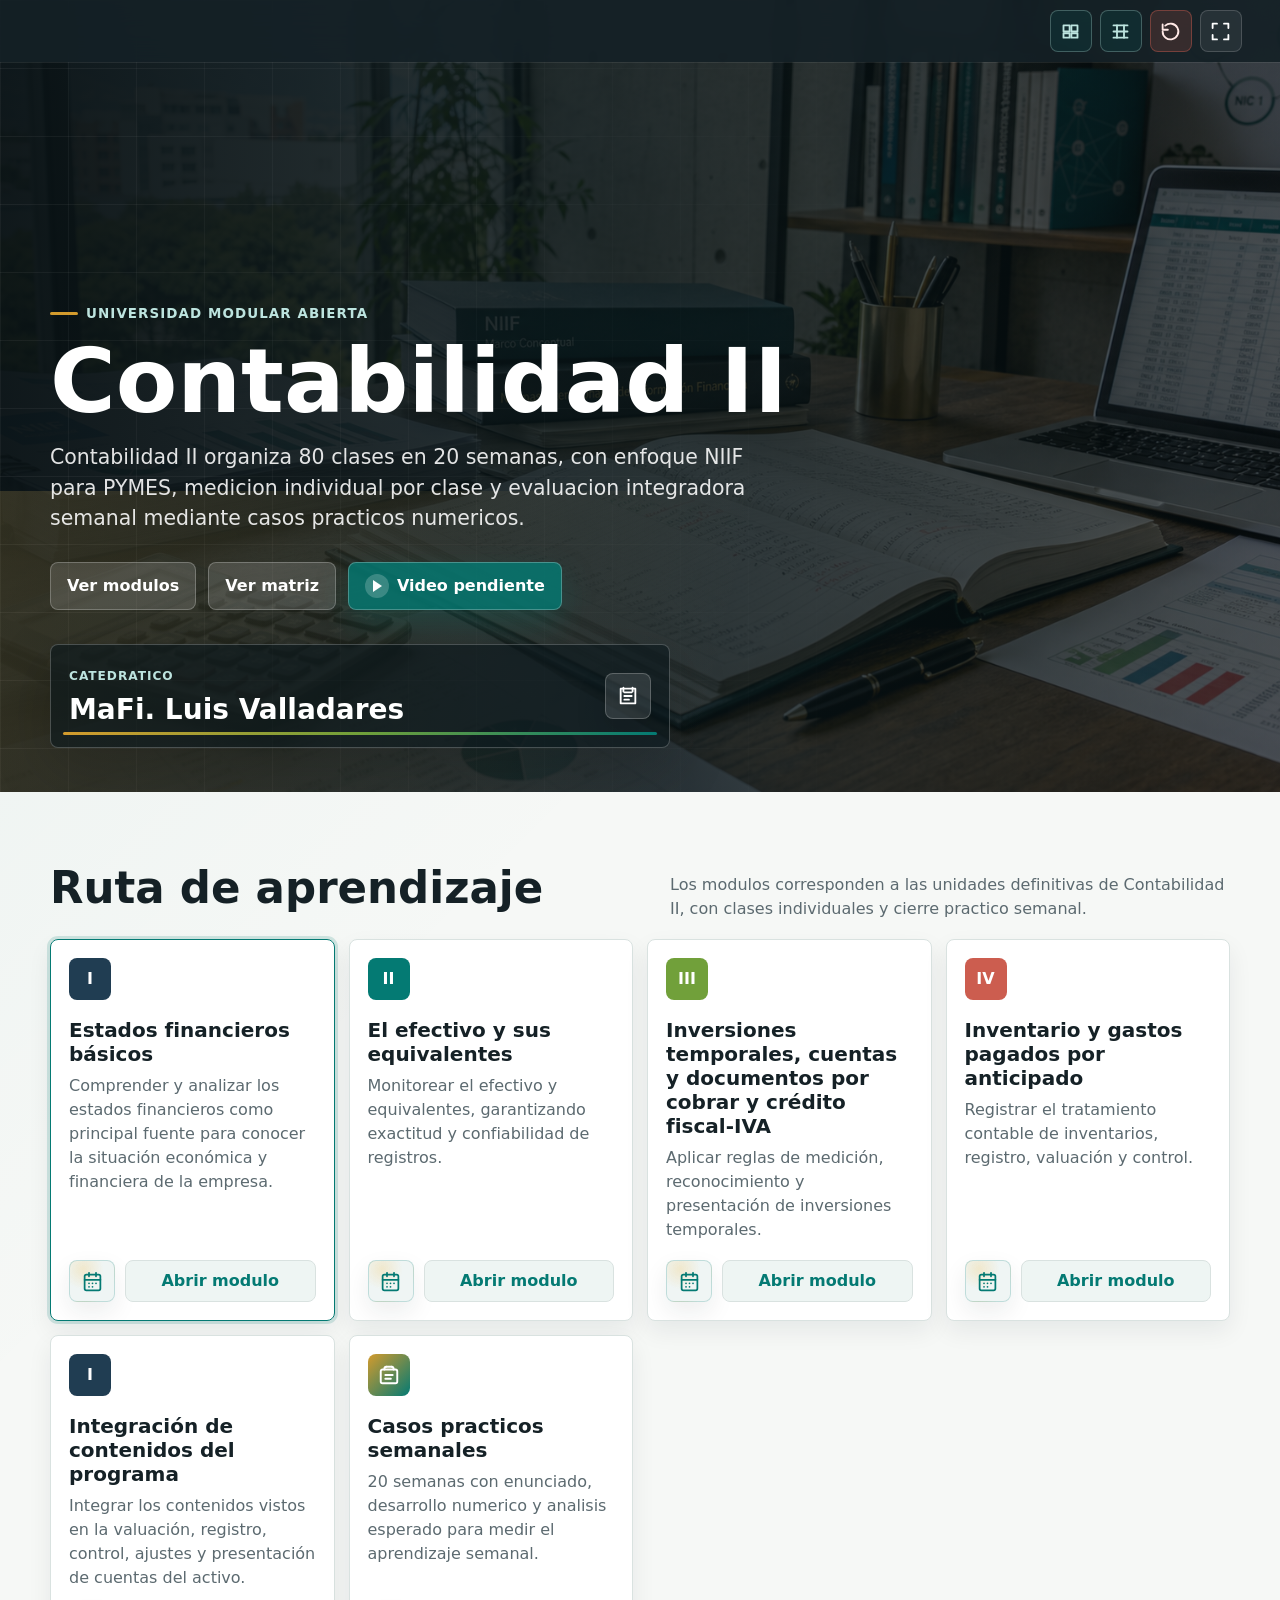
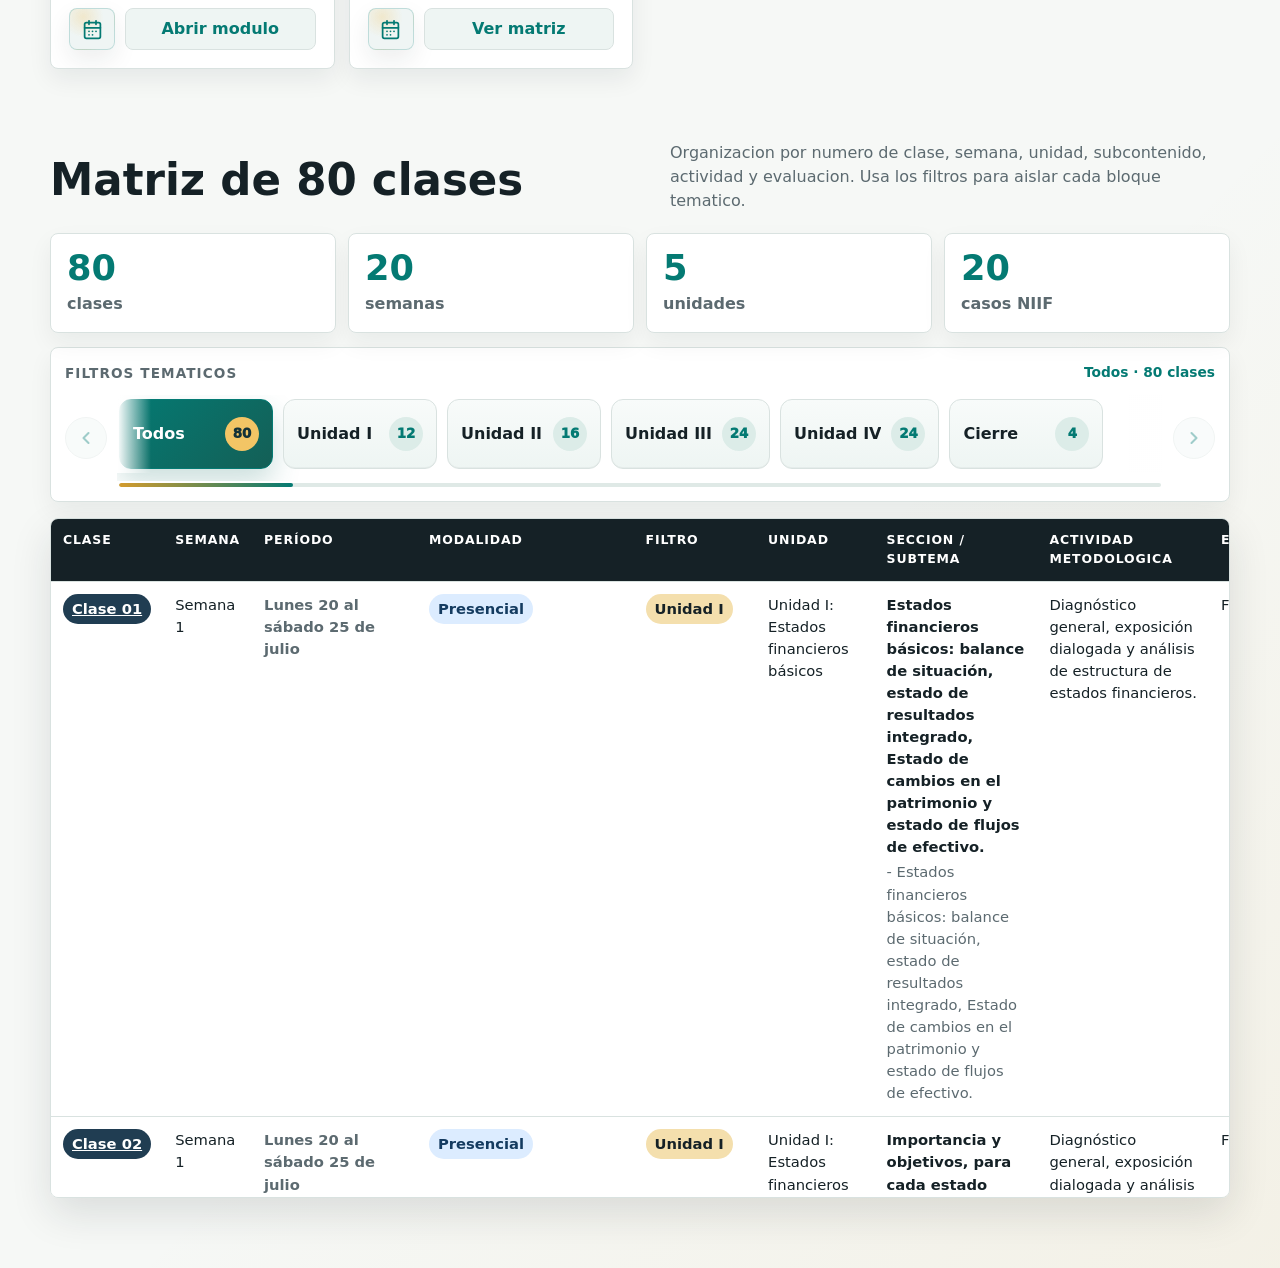
==== commit 9b1db409: "Agregar calendario y modalidad semanal" ====
--- a/index.html
+++ b/index.html
@@ -1907,7 +1907,7 @@
     .schedule-table {
       width: 100%;
       border-collapse: collapse;
-      min-width: 980px;
+      min-width: 1180px;
       font-size: .92rem;
     }
 
@@ -1948,7 +1948,9 @@
     }
 
     .class-pill,
-    .category-pill {
+    .category-pill,
+    .mode-pill,
+    .event-pill {
       display: inline-flex;
       align-items: center;
       min-height: 28px;
@@ -1966,6 +1968,42 @@
     .category-pill {
       color: var(--ink);
       background: #f4dfad;
+    }
+
+    .mode-pill {
+      margin-bottom: 6px;
+      color: #143b60;
+      background: #dcecff;
+    }
+
+    .mode-pill.virtual {
+      color: #0d564f;
+      background: #d8f3ee;
+    }
+
+    .mode-pill.mixed {
+      color: #0d3b4f;
+      background: #d9fbfb;
+    }
+
+    .event-pill {
+      color: #0d531c;
+      background: #d9f7ca;
+    }
+
+    .schedule-period {
+      min-width: 165px;
+      color: var(--muted);
+      font-weight: 800;
+    }
+
+    .schedule-period small,
+    .schedule-mode small {
+      display: block;
+      margin-top: 4px;
+      color: var(--muted);
+      font-size: .78rem;
+      font-weight: 800;
     }
 
     .schedule-table tbody tr.schedule-row-complete .class-pill {
@@ -2438,7 +2476,7 @@
             <button class="agenda-card-btn" type="button" data-open-agenda="0" aria-label="Ver agenda de Unidad I: Estados financieros básicos">
               <svg viewBox="0 0 24 24" aria-hidden="true"><path d="M8 2v4"></path><path d="M16 2v4"></path><path d="M3 10h18"></path><rect x="3" y="4" width="18" height="18" rx="2"></rect><path d="M8 14h.01"></path><path d="M12 14h.01"></path><path d="M16 14h.01"></path><path d="M8 18h.01"></path><path d="M12 18h.01"></path></svg>
             </button>
-            <a class="module-link" href="modulo-1-estados-financieros.html?class=01&v=conta2-class4-impact">Abrir modulo</a>
+            <a class="module-link" href="modulo-1-estados-financieros.html?class=01&v=conta2-calendar-modalidad">Abrir modulo</a>
           </div>
         </article>
         <article class="module-card" data-module="1">
@@ -2452,7 +2490,7 @@
             <button class="agenda-card-btn" type="button" data-open-agenda="1" aria-label="Ver agenda de Unidad II: El efectivo y sus equivalentes">
               <svg viewBox="0 0 24 24" aria-hidden="true"><path d="M8 2v4"></path><path d="M16 2v4"></path><path d="M3 10h18"></path><rect x="3" y="4" width="18" height="18" rx="2"></rect><path d="M8 14h.01"></path><path d="M12 14h.01"></path><path d="M16 14h.01"></path><path d="M8 18h.01"></path><path d="M12 18h.01"></path></svg>
             </button>
-            <a class="module-link" href="modulo-2-efectivo-bancos.html?class=13&v=conta2-class4-impact">Abrir modulo</a>
+            <a class="module-link" href="modulo-2-efectivo-bancos.html?class=13&v=conta2-calendar-modalidad">Abrir modulo</a>
           </div>
         </article>
         <article class="module-card" data-module="2">
@@ -2466,7 +2504,7 @@
             <button class="agenda-card-btn" type="button" data-open-agenda="2" aria-label="Ver agenda de Unidad III: Inversiones temporales, cuentas y documentos por cobrar y crédito fiscal-IVA">
               <svg viewBox="0 0 24 24" aria-hidden="true"><path d="M8 2v4"></path><path d="M16 2v4"></path><path d="M3 10h18"></path><rect x="3" y="4" width="18" height="18" rx="2"></rect><path d="M8 14h.01"></path><path d="M12 14h.01"></path><path d="M16 14h.01"></path><path d="M8 18h.01"></path><path d="M12 18h.01"></path></svg>
             </button>
-            <a class="module-link" href="modulo-3-inversiones-cxc-iva.html?class=29&v=conta2-class4-impact">Abrir modulo</a>
+            <a class="module-link" href="modulo-3-inversiones-cxc-iva.html?class=29&v=conta2-calendar-modalidad">Abrir modulo</a>
           </div>
         </article>
         <article class="module-card" data-module="3">
@@ -2480,7 +2518,7 @@
             <button class="agenda-card-btn" type="button" data-open-agenda="3" aria-label="Ver agenda de Unidad IV: Inventario y gastos pagados por anticipado">
               <svg viewBox="0 0 24 24" aria-hidden="true"><path d="M8 2v4"></path><path d="M16 2v4"></path><path d="M3 10h18"></path><rect x="3" y="4" width="18" height="18" rx="2"></rect><path d="M8 14h.01"></path><path d="M12 14h.01"></path><path d="M16 14h.01"></path><path d="M8 18h.01"></path><path d="M12 18h.01"></path></svg>
             </button>
-            <a class="module-link" href="modulo-4-inventarios-anticipados.html?class=53&v=conta2-class4-impact">Abrir modulo</a>
+            <a class="module-link" href="modulo-4-inventarios-anticipados.html?class=53&v=conta2-calendar-modalidad">Abrir modulo</a>
           </div>
         </article>
         <article class="module-card" data-module="4">
@@ -2494,7 +2532,7 @@
             <button class="agenda-card-btn" type="button" data-open-agenda="4" aria-label="Ver agenda de Integración de contenidos del programa">
               <svg viewBox="0 0 24 24" aria-hidden="true"><path d="M8 2v4"></path><path d="M16 2v4"></path><path d="M3 10h18"></path><rect x="3" y="4" width="18" height="18" rx="2"></rect><path d="M8 14h.01"></path><path d="M12 14h.01"></path><path d="M16 14h.01"></path><path d="M8 18h.01"></path><path d="M12 18h.01"></path></svg>
             </button>
-            <a class="module-link" href="cierre.html?class=77&v=conta2-class4-impact">Abrir modulo</a>
+            <a class="module-link" href="cierre.html?class=77&v=conta2-calendar-modalidad">Abrir modulo</a>
           </div>
         </article>
 
@@ -2559,6 +2597,8 @@
             <tr>
               <th>Clase</th>
               <th>Semana</th>
+              <th>Período</th>
+              <th>Modalidad</th>
               <th>Filtro</th>
               <th>Unidad</th>
               <th>Seccion / subtema</th>
@@ -4209,7 +4249,7 @@
       if (event.key === "Escape" && instructorProfileModal.classList.contains("open")) closeProfileModal();
     });
 
-    const classPlan = [{"number":1,"week":1,"category":"Unidad I","unit":"Unidad I: Estados financieros básicos","section":"Estados financieros básicos: balance de situación, estado de resultados integrado, Estado de cambios en el patrimonio y estado de flujos de efectivo.","topic":"- Estados financieros básicos: balance de situación, estado de resultados integrado, Estado de cambios en el patrimonio y estado de flujos de efectivo.","activity":"Diagnóstico general, exposición dialogada y análisis de estructura de estados financieros.","evaluation":"Formativa"},{"number":2,"week":1,"category":"Unidad I","unit":"Unidad I: Estados financieros básicos","section":"Importancia y objetivos, para cada estado financiero.","topic":"- Importancia y objetivos, para cada estado financiero.","activity":"Diagnóstico general, exposición dialogada y análisis de estructura de estados financieros.","evaluation":"Formativa"},{"number":3,"week":1,"category":"Unidad I","unit":"Unidad I: Estados financieros básicos","section":"Elementos que conforman los estados financieros.","topic":"- Elementos que conforman los estados financieros.","activity":"Diagnóstico general, exposición dialogada y análisis de estructura de estados financieros.","evaluation":"Formativa"},{"number":4,"week":1,"category":"Unidad I","unit":"Unidad I: Estados financieros básicos","section":"Caso práctico semanal: integración y evaluación de lo aprendido.","topic":"Caso semanal: Preparacion de estados financieros basicos desde una balanza ajustada. Evaluar clasificacion de elementos, utilidad del periodo, estructura del estado de resultados y balance de situacion conforme a presentacion de estados financieros.","activity":"Resolucion de caso practico semanal con desarrollo numerico y analisis NIIF.","evaluation":"Caso practico semanal"},{"number":5,"week":2,"category":"Unidad I","unit":"Unidad I: Estados financieros básicos","section":"Presentación de estados financieros en base a normas contables internacionales.","topic":"- Presentación de estados financieros en base a normas contables internacionales. - Reconocimiento y medición.","activity":"Estudio de casos sobre reconocimiento, medición y presentación.","evaluation":"Formativa"},{"number":6,"week":2,"category":"Unidad I","unit":"Unidad I: Estados financieros básicos","section":"Provisiones y contingencias.","topic":"- Provisiones y contingencias.","activity":"Estudio de casos sobre reconocimiento, medición y presentación.","evaluation":"Formativa"},{"number":7,"week":2,"category":"Unidad I","unit":"Unidad I: Estados financieros básicos","section":"Definiciones.","topic":"- Definiciones.","activity":"Estudio de casos sobre reconocimiento, medición y presentación.","evaluation":"Formativa"},{"number":8,"week":2,"category":"Unidad I","unit":"Unidad I: Estados financieros básicos","section":"Caso práctico semanal: integración y evaluación de lo aprendido.","topic":"Caso semanal: Reconocimiento de provision y revelacion de contingencia. Distinguir provision reconocida de contingencia revelada y medir el importe por mejor estimacion.","activity":"Resolucion de caso practico semanal con desarrollo numerico y analisis NIIF.","evaluation":"Caso practico semanal"},{"number":9,"week":3,"category":"Unidad I","unit":"Unidad I: Estados financieros básicos","section":"Tratamiento contable, presentación y revelación en los estados financieros.","topic":"- Tratamiento contable, presentación y revelación en los estados financieros.","activity":"Taller de identificación de políticas, estimaciones, errores y revelaciones.","evaluation":"Formativa"},{"number":10,"week":3,"category":"Unidad I","unit":"Unidad I: Estados financieros básicos","section":"Políticas contables, estimaciones y errores.","topic":"- Políticas contables, estimaciones y errores.","activity":"Taller de identificación de políticas, estimaciones, errores y revelaciones.","evaluation":"Formativa"},{"number":11,"week":3,"category":"Unidad I","unit":"Unidad I: Estados financieros básicos","section":"Políticas contables, estimaciones y errores.","topic":"- Políticas contables, estimaciones y errores.","activity":"Taller de identificación de políticas, estimaciones, errores y revelaciones.","evaluation":"Formativa"},{"number":12,"week":3,"category":"Unidad I","unit":"Unidad I: Estados financieros básicos","section":"Caso práctico semanal: integración y evaluación de lo aprendido.","topic":"Caso semanal: Correccion de error y cambio de estimacion contable. Separar error de periodo anterior y estimacion corriente, aplicando el tratamiento contable adecuado.","activity":"Resolucion de caso practico semanal con desarrollo numerico y analisis NIIF.","evaluation":"Caso practico semanal"},{"number":13,"week":4,"category":"Unidad II","unit":"Unidad II: El efectivo y sus equivalentes","section":"Definición del efectivo.","topic":"- Definición del efectivo. - Caja chica. - Valuación.","activity":"Mapa conceptual, clasificación de partidas y ejercicio de presentación del efectivo.","evaluation":"Formativa"},{"number":14,"week":4,"category":"Unidad II","unit":"Unidad II: El efectivo y sus equivalentes","section":"Clasificación.","topic":"- Clasificación. - Bancos.","activity":"Mapa conceptual, clasificación de partidas y ejercicio de presentación del efectivo.","evaluation":"Formativa"},{"number":15,"week":4,"category":"Unidad II","unit":"Unidad II: El efectivo y sus equivalentes","section":"Caja.","topic":"- Caja. - Presentación en los estados financieros.","activity":"Mapa conceptual, clasificación de partidas y ejercicio de presentación del efectivo.","evaluation":"Formativa"},{"number":16,"week":4,"category":"Unidad II","unit":"Unidad II: El efectivo y sus equivalentes","section":"Caso práctico semanal: integración y evaluación de lo aprendido.","topic":"Caso semanal: Clasificacion de efectivo, equivalentes y presentacion. Clasificar efectivo y equivalentes, separar partidas no equivalentes y presentar sobregiros segun su naturaleza.","activity":"Resolucion de caso practico semanal con desarrollo numerico y analisis NIIF.","evaluation":"Caso practico semanal"},{"number":17,"week":5,"category":"Unidad II","unit":"Unidad II: El efectivo y sus equivalentes","section":"Control interno aplicado al manejo del efectivo en caja.","topic":"- Control interno aplicado al manejo del efectivo en caja. - Objetivos de aplicación del control interno. - Arqueos de caja y caja chica.","activity":"Práctica de arqueo, reposición de fondo fijo y análisis de faltantes/sobrantes.","evaluation":"Formativa"},{"number":18,"week":5,"category":"Unidad II","unit":"Unidad II: El efectivo y sus equivalentes","section":"Definición de control interno.","topic":"- Definición de control interno. - Normas de control interno.","activity":"Práctica de arqueo, reposición de fondo fijo y análisis de faltantes/sobrantes.","evaluation":"Formativa"},{"number":19,"week":5,"category":"Unidad II","unit":"Unidad II: El efectivo y sus equivalentes","section":"Norma de contabilidad aplicable.","topic":"- Norma de contabilidad aplicable. - Procedimientos de control interno.","activity":"Práctica de arqueo, reposición de fondo fijo y análisis de faltantes/sobrantes.","evaluation":"Formativa"},{"number":20,"week":5,"category":"Unidad II","unit":"Unidad II: El efectivo y sus equivalentes","section":"Caso práctico semanal: integración y evaluación de lo aprendido.","topic":"Caso semanal: Arqueo y reposicion de caja chica con sobrante o faltante. Verificar control interno de caja chica, calcular faltante o sobrante y registrar reposicion.","activity":"Resolucion de caso practico semanal con desarrollo numerico y analisis NIIF.","evaluation":"Caso practico semanal"},{"number":21,"week":6,"category":"Unidad II","unit":"Unidad II: El efectivo y sus equivalentes","section":"Aplicación de los aspectos legales.","topic":"- Aplicación de los aspectos legales. - Bancos.","activity":"Resolución de caso sobre corte documental y análisis de movimientos.","evaluation":"Formativa"},{"number":22,"week":6,"category":"Unidad II","unit":"Unidad II: El efectivo y sus equivalentes","section":"Estudio y análisis de movimientos.","topic":"- Estudio y análisis de movimientos. - Definición.","activity":"Resolución de caso sobre corte documental y análisis de movimientos.","evaluation":"Formativa"},{"number":23,"week":6,"category":"Unidad II","unit":"Unidad II: El efectivo y sus equivalentes","section":"Corte de ingresos y egresos.","topic":"- Corte de ingresos y egresos.","activity":"Resolución de caso sobre corte documental y análisis de movimientos.","evaluation":"Formativa"},{"number":24,"week":6,"category":"Unidad II","unit":"Unidad II: El efectivo y sus equivalentes","section":"Caso práctico semanal: integración y evaluación de lo aprendido.","topic":"Caso semanal: Corte de ingresos y egresos de efectivo. Aplicar corte contable para reconocer ingresos y egresos en el periodo correcto.","activity":"Resolucion de caso practico semanal con desarrollo numerico y analisis NIIF.","evaluation":"Caso practico semanal"},{"number":25,"week":7,"category":"Unidad II","unit":"Unidad II: El efectivo y sus equivalentes","section":"Control interno aplicado a las cuentas de bancos.","topic":"- Control interno aplicado a las cuentas de bancos. - Objetivos de aplicación de control interno. - Conciliación bancaria. - Confirmación bancaria.","activity":"Laboratorio de conciliación bancaria, confirmación y ajustes contables.","evaluation":"Formativa"},{"number":26,"week":7,"category":"Unidad II","unit":"Unidad II: El efectivo y sus equivalentes","section":"Definición de control interno.","topic":"- Definición de control interno. - Normas de control interno. - Estudio y análisis de movimientos. - Aplicación de los aspectos legales.","activity":"Laboratorio de conciliación bancaria, confirmación y ajustes contables.","evaluation":"Formativa"},{"number":27,"week":7,"category":"Unidad II","unit":"Unidad II: El efectivo y sus equivalentes","section":"Norma de contabilidad aplicable.","topic":"- Norma de contabilidad aplicable. - Procedimientos de control interno. - Corte de ingresos y egresos.","activity":"Laboratorio de conciliación bancaria, confirmación y ajustes contables.","evaluation":"Formativa"},{"number":28,"week":7,"category":"Unidad II","unit":"Unidad II: El efectivo y sus equivalentes","section":"Caso práctico semanal: integración y evaluación de lo aprendido.","topic":"Caso semanal: Conciliacion bancaria y ajustes contables. Preparar conciliacion bancaria y registrar solo ajustes que corresponden a libros.","activity":"Resolucion de caso practico semanal con desarrollo numerico y analisis NIIF.","evaluation":"Caso practico semanal"},{"number":29,"week":8,"category":"Unidad III","unit":"Unidad III: Inversiones temporales, cuentas y documentos por cobrar y crédito fiscal-IVA","section":"Inversiones temporales.","topic":"- Inversiones temporales. - Valuación y registro. - Normativa de contabilidad aplicable.","activity":"Caso de inversión temporal, clasificación, registro y rendimiento.","evaluation":"Formativa"},{"number":30,"week":8,"category":"Unidad III","unit":"Unidad III: Inversiones temporales, cuentas y documentos por cobrar y crédito fiscal-IVA","section":"Definición.","topic":"- Definición. - Control interno aplicado a la administración de las inversiones temporales. - Objetivos de aplicación del control interno.","activity":"Caso de inversión temporal, clasificación, registro y rendimiento.","evaluation":"Formativa"},{"number":31,"week":8,"category":"Unidad III","unit":"Unidad III: Inversiones temporales, cuentas y documentos por cobrar y crédito fiscal-IVA","section":"Clasificación.","topic":"- Clasificación. - definición de control Interno.","activity":"Caso de inversión temporal, clasificación, registro y rendimiento.","evaluation":"Formativa"},{"number":32,"week":8,"category":"Unidad III","unit":"Unidad III: Inversiones temporales, cuentas y documentos por cobrar y crédito fiscal-IVA","section":"Caso práctico semanal: integración y evaluación de lo aprendido.","topic":"Caso semanal: Reconocimiento inicial de inversion temporal. Registrar inversion temporal a costo amortizado y calcular interes devengado mensual.","activity":"Resolucion de caso practico semanal con desarrollo numerico y analisis NIIF.","evaluation":"Caso practico semanal"},{"number":33,"week":9,"category":"Unidad III","unit":"Unidad III: Inversiones temporales, cuentas y documentos por cobrar y crédito fiscal-IVA","section":"Normas de control interno.","topic":"- Normas de control interno. - Arqueos de los títulos valores. - Cálculo de rendimientos.","activity":"Taller de control documental, arqueo de títulos y cálculo de rendimientos.","evaluation":"Formativa"},{"number":34,"week":9,"category":"Unidad III","unit":"Unidad III: Inversiones temporales, cuentas y documentos por cobrar y crédito fiscal-IVA","section":"Procedimientos de control interno.","topic":"- Procedimientos de control interno. - Confirmación. - Aplicación de los aspectos legales.","activity":"Taller de control documental, arqueo de títulos y cálculo de rendimientos.","evaluation":"Formativa"},{"number":35,"week":9,"category":"Unidad III","unit":"Unidad III: Inversiones temporales, cuentas y documentos por cobrar y crédito fiscal-IVA","section":"Manejo físico de títulos valores.","topic":"- Manejo físico de títulos valores. - Análisis de movimientos.","activity":"Taller de control documental, arqueo de títulos y cálculo de rendimientos.","evaluation":"Formativa"},{"number":36,"week":9,"category":"Unidad III","unit":"Unidad III: Inversiones temporales, cuentas y documentos por cobrar y crédito fiscal-IVA","section":"Caso práctico semanal: integración y evaluación de lo aprendido.","topic":"Caso semanal: Venta de titulo valor e identificacion de ganancia. Determinar valor en libros, efectivo neto recibido y resultado de la venta.","activity":"Resolucion de caso practico semanal con desarrollo numerico y analisis NIIF.","evaluation":"Caso practico semanal"},{"number":37,"week":10,"category":"Unidad III","unit":"Unidad III: Inversiones temporales, cuentas y documentos por cobrar y crédito fiscal-IVA","section":"Cuentas y documentos por cobrar.","topic":"- Cuentas y documentos por cobrar. - Valuación y registro. - Norma de contabilidad aplicable.","activity":"Registro de venta al crédito, documentos por cobrar y control auxiliar.","evaluation":"Formativa"},{"number":38,"week":10,"category":"Unidad III","unit":"Unidad III: Inversiones temporales, cuentas y documentos por cobrar y crédito fiscal-IVA","section":"Definiciones.","topic":"- Definiciones. - Control interno aplicado a la administración de las cuentas y documentos por cobrar. - Objetivos de aplicación del control interno.","activity":"Registro de venta al crédito, documentos por cobrar y control auxiliar.","evaluation":"Formativa"},{"number":39,"week":10,"category":"Unidad III","unit":"Unidad III: Inversiones temporales, cuentas y documentos por cobrar y crédito fiscal-IVA","section":"Clasificación.","topic":"- Clasificación. - Definición de control interno.","activity":"Registro de venta al crédito, documentos por cobrar y control auxiliar.","evaluation":"Formativa"},{"number":40,"week":10,"category":"Unidad III","unit":"Unidad III: Inversiones temporales, cuentas y documentos por cobrar y crédito fiscal-IVA","section":"Caso práctico semanal: integración y evaluación de lo aprendido.","topic":"Caso semanal: Venta al credito, documento por cobrar e interes implicito. Registrar cuenta/documento por cobrar, venta, costo e interes devengado.","activity":"Resolucion de caso practico semanal con desarrollo numerico y analisis NIIF.","evaluation":"Caso practico semanal"},{"number":41,"week":11,"category":"Unidad III","unit":"Unidad III: Inversiones temporales, cuentas y documentos por cobrar y crédito fiscal-IVA","section":"Normas de control interno.","topic":"- Normas de control interno. - Arqueos de los títulos valores. - Análisis de saldos.","activity":"Análisis de saldos, confirmación de cartera y revisión de cobros posteriores.","evaluation":"Formativa"},{"number":42,"week":11,"category":"Unidad III","unit":"Unidad III: Inversiones temporales, cuentas y documentos por cobrar y crédito fiscal-IVA","section":"Procedimientos.","topic":"- Procedimientos. - Confirmación de saldos. - Conexión con otras cuentas.","activity":"Análisis de saldos, confirmación de cartera y revisión de cobros posteriores.","evaluation":"Formativa"},{"number":43,"week":11,"category":"Unidad III","unit":"Unidad III: Inversiones temporales, cuentas y documentos por cobrar y crédito fiscal-IVA","section":"Manejo físico de las cuentas y documentos por cobrar.","topic":"- Manejo físico de las cuentas y documentos por cobrar. - Cobros posteriores.","activity":"Análisis de saldos, confirmación de cartera y revisión de cobros posteriores.","evaluation":"Formativa"},{"number":44,"week":11,"category":"Unidad III","unit":"Unidad III: Inversiones temporales, cuentas y documentos por cobrar y crédito fiscal-IVA","section":"Caso práctico semanal: integración y evaluación de lo aprendido.","topic":"Caso semanal: Confirmacion de saldos y ajuste por diferencia. Evaluar control interno de cuentas por cobrar y ajustar saldos confirmados.","activity":"Resolucion de caso practico semanal con desarrollo numerico y analisis NIIF.","evaluation":"Caso practico semanal"},{"number":45,"week":12,"category":"Unidad III","unit":"Unidad III: Inversiones temporales, cuentas y documentos por cobrar y crédito fiscal-IVA","section":"Estudio y análisis de recuperabilidad.","topic":"- Estudio y análisis de recuperabilidad. - Métodos de estimación para la provisión de cuentas incobrables.","activity":"Caso de antigüedad de saldos, estimación de incobrables y descuento de documentos.","evaluation":"Formativa"},{"number":46,"week":12,"category":"Unidad III","unit":"Unidad III: Inversiones temporales, cuentas y documentos por cobrar y crédito fiscal-IVA","section":"Aplicación de los aspectos legales y tributarios.","topic":"- Aplicación de los aspectos legales y tributarios. - Liquidación de cuentas incobrables.","activity":"Caso de antigüedad de saldos, estimación de incobrables y descuento de documentos.","evaluation":"Formativa"},{"number":47,"week":12,"category":"Unidad III","unit":"Unidad III: Inversiones temporales, cuentas y documentos por cobrar y crédito fiscal-IVA","section":"Recuperación.","topic":"- Recuperación. - Documentación por cobrar descontados.","activity":"Caso de antigüedad de saldos, estimación de incobrables y descuento de documentos.","evaluation":"Formativa"},{"number":48,"week":12,"category":"Unidad III","unit":"Unidad III: Inversiones temporales, cuentas y documentos por cobrar y crédito fiscal-IVA","section":"Caso práctico semanal: integración y evaluación de lo aprendido.","topic":"Caso semanal: Deterioro de cuentas por cobrar y recuperacion parcial. Calcular deterioro requerido, ajuste adicional y efecto sobre resultados.","activity":"Resolucion de caso practico semanal con desarrollo numerico y analisis NIIF.","evaluation":"Caso practico semanal"},{"number":49,"week":13,"category":"Unidad III","unit":"Unidad III: Inversiones temporales, cuentas y documentos por cobrar y crédito fiscal-IVA","section":"Crédito Fiscal-IVA.","topic":"- Crédito Fiscal-IVA. - Control interno aplicado a la administración del crédito fiscal - IVA. - Objetivos de aplicación del control interno. - Aplicación de los aspectos legales y tributarios.","activity":"Registro de compras con crédito fiscal IVA y revisión documental tributaria.","evaluation":"Formativa"},{"number":50,"week":13,"category":"Unidad III","unit":"Unidad III: Inversiones temporales, cuentas y documentos por cobrar y crédito fiscal-IVA","section":"Definición.","topic":"- Definición. - Definición de control interno. - Normas de control interno.","activity":"Registro de compras con crédito fiscal IVA y revisión documental tributaria.","evaluation":"Formativa"},{"number":51,"week":13,"category":"Unidad III","unit":"Unidad III: Inversiones temporales, cuentas y documentos por cobrar y crédito fiscal-IVA","section":"Registro.","topic":"- Registro. - Norma de contabilidad aplicable. - Procedimientos de control interno.","activity":"Registro de compras con crédito fiscal IVA y revisión documental tributaria.","evaluation":"Formativa"},{"number":52,"week":13,"category":"Unidad III","unit":"Unidad III: Inversiones temporales, cuentas y documentos por cobrar y crédito fiscal-IVA","section":"Caso práctico semanal: integración y evaluación de lo aprendido.","topic":"Caso semanal: Registro de credito fiscal IVA en compra de inventario. Separar costo de inventario, credito fiscal recuperable y porcion no recuperable segun enfoque contable y tributario.","activity":"Resolucion de caso practico semanal con desarrollo numerico y analisis NIIF.","evaluation":"Caso practico semanal"},{"number":53,"week":14,"category":"Unidad IV","unit":"Unidad IV: Inventario y gastos pagados por anticipado","section":"Inventarios.","topic":"- Inventarios. - Métodos de registro y valuación. - Norma de contabilidad aplicable.","activity":"Caso de compra de inventario, costo unitario y control interno.","evaluation":"Formativa"},{"number":54,"week":14,"category":"Unidad IV","unit":"Unidad IV: Inventario y gastos pagados por anticipado","section":"Definición.","topic":"- Definición. - Control interno aplicado a la administración de los inventarios. - Objetivos de aplicación del control interno.","activity":"Caso de compra de inventario, costo unitario y control interno.","evaluation":"Formativa"},{"number":55,"week":14,"category":"Unidad IV","unit":"Unidad IV: Inventario y gastos pagados por anticipado","section":"Clasificación.","topic":"- Clasificación. - Definición de control interno.","activity":"Caso de compra de inventario, costo unitario y control interno.","evaluation":"Formativa"},{"number":56,"week":14,"category":"Unidad IV","unit":"Unidad IV: Inventario y gastos pagados por anticipado","section":"Caso práctico semanal: integración y evaluación de lo aprendido.","topic":"Caso semanal: Costo de adquisicion de inventarios. Determinar costo inicial del inventario conforme a componentes permitidos.","activity":"Resolucion de caso practico semanal con desarrollo numerico y analisis NIIF.","evaluation":"Caso practico semanal"},{"number":57,"week":15,"category":"Unidad IV","unit":"Unidad IV: Inventario y gastos pagados por anticipado","section":"Normas de control interno.","topic":"- Normas de control interno. - Inspección de la toma física de inventarios.","activity":"Guía de observación de toma física y análisis de inventarios obsoletos.","evaluation":"Formativa"},{"number":58,"week":15,"category":"Unidad IV","unit":"Unidad IV: Inventario y gastos pagados por anticipado","section":"Procedimientos de control interno.","topic":"- Procedimientos de control interno. - Confirmación de inventarios en poder de terceros.","activity":"Guía de observación de toma física y análisis de inventarios obsoletos.","evaluation":"Formativa"},{"number":59,"week":15,"category":"Unidad IV","unit":"Unidad IV: Inventario y gastos pagados por anticipado","section":"La obsolescencia.","topic":"- La obsolescencia.","activity":"Guía de observación de toma física y análisis de inventarios obsoletos.","evaluation":"Formativa"},{"number":60,"week":15,"category":"Unidad IV","unit":"Unidad IV: Inventario y gastos pagados por anticipado","section":"Caso práctico semanal: integración y evaluación de lo aprendido.","topic":"Caso semanal: Toma fisica, faltante y obsolescencia. Registrar faltante de inventario y deterioro por obsolescencia.","activity":"Resolucion de caso practico semanal con desarrollo numerico y analisis NIIF.","evaluation":"Caso practico semanal"},{"number":61,"week":16,"category":"Unidad IV","unit":"Unidad IV: Inventario y gastos pagados por anticipado","section":"Estudio y análisis de la valuación.","topic":"- Estudio y análisis de la valuación. - Comparación costos versus precio de venta.","activity":"Ejercicio de valor neto realizable, deterioro y análisis de lenta rotación.","evaluation":"Formativa"},{"number":62,"week":16,"category":"Unidad IV","unit":"Unidad IV: Inventario y gastos pagados por anticipado","section":"Verificación de precios de compra.","topic":"- Verificación de precios de compra. - Estudio de los inventarios de lento movimiento.","activity":"Ejercicio de valor neto realizable, deterioro y análisis de lenta rotación.","evaluation":"Formativa"},{"number":63,"week":16,"category":"Unidad IV","unit":"Unidad IV: Inventario y gastos pagados por anticipado","section":"Examen del sistema de costos.","topic":"- Examen del sistema de costos. - Aplicación de los aspectos legales y tributarios.","activity":"Ejercicio de valor neto realizable, deterioro y análisis de lenta rotación.","evaluation":"Formativa"},{"number":64,"week":16,"category":"Unidad IV","unit":"Unidad IV: Inventario y gastos pagados por anticipado","section":"Caso práctico semanal: integración y evaluación de lo aprendido.","topic":"Caso semanal: Valor neto realizable por linea de inventario. Comparar costo contra valor neto realizable y reconocer ajuste requerido.","activity":"Resolucion de caso practico semanal con desarrollo numerico y analisis NIIF.","evaluation":"Caso practico semanal"},{"number":65,"week":17,"category":"Unidad IV","unit":"Unidad IV: Inventario y gastos pagados por anticipado","section":"Mercaderías en consignación.","topic":"- Mercaderías en consignación.","activity":"Discusión de casos FOB, consignación y transferencia de riesgos.","evaluation":"Formativa"},{"number":66,"week":17,"category":"Unidad IV","unit":"Unidad IV: Inventario y gastos pagados por anticipado","section":"Mercaderías en tránsito.","topic":"- Mercaderías en tránsito.","activity":"Discusión de casos FOB, consignación y transferencia de riesgos.","evaluation":"Formativa"},{"number":67,"week":17,"category":"Unidad IV","unit":"Unidad IV: Inventario y gastos pagados por anticipado","section":"Mercaderías en tránsito.","topic":"- Mercaderías en tránsito.","activity":"Discusión de casos FOB, consignación y transferencia de riesgos.","evaluation":"Formativa"},{"number":68,"week":17,"category":"Unidad IV","unit":"Unidad IV: Inventario y gastos pagados por anticipado","section":"Caso práctico semanal: integración y evaluación de lo aprendido.","topic":"Caso semanal: Mercaderias en transito y consignacion. Determinar que inventarios reconoce la PYME y que partidas solo controla o revela.","activity":"Resolucion de caso practico semanal con desarrollo numerico y analisis NIIF.","evaluation":"Caso practico semanal"},{"number":69,"week":18,"category":"Unidad IV","unit":"Unidad IV: Inventario y gastos pagados por anticipado","section":"Gastos pagados por anticipado.","topic":"- Gastos pagados por anticipado. - Valuación y registro.","activity":"Ejercicio de seguro o alquiler pagado por anticipado y amortización mensual.","evaluation":"Formativa"},{"number":70,"week":18,"category":"Unidad IV","unit":"Unidad IV: Inventario y gastos pagados por anticipado","section":"Definición","topic":"- Definición - Amortización","activity":"Ejercicio de seguro o alquiler pagado por anticipado y amortización mensual.","evaluation":"Formativa"},{"number":71,"week":18,"category":"Unidad IV","unit":"Unidad IV: Inventario y gastos pagados por anticipado","section":"Clasificación.","topic":"- Clasificación.","activity":"Ejercicio de seguro o alquiler pagado por anticipado y amortización mensual.","evaluation":"Formativa"},{"number":72,"week":18,"category":"Unidad IV","unit":"Unidad IV: Inventario y gastos pagados por anticipado","section":"Caso práctico semanal: integración y evaluación de lo aprendido.","topic":"Caso semanal: Gasto pagado por anticipado y amortizacion mensual. Reconocer activo por beneficio futuro y registrar amortizacion del periodo consumido.","activity":"Resolucion de caso practico semanal con desarrollo numerico y analisis NIIF.","evaluation":"Caso practico semanal"},{"number":73,"week":19,"category":"Unidad IV","unit":"Unidad IV: Inventario y gastos pagados por anticipado","section":"Control interno aplicado a la administración de los gastos pagados por anticipado.","topic":"- Control interno aplicado a la administración de los gastos pagados por anticipado. - Objetivos de aplicación del control interno. - Aplicación de los aspectos legales y tributarios.","activity":"Taller de expediente, control auxiliar y ajuste de gastos anticipados.","evaluation":"Formativa"},{"number":74,"week":19,"category":"Unidad IV","unit":"Unidad IV: Inventario y gastos pagados por anticipado","section":"Definición de control interno.","topic":"- Definición de control interno. - Norma de control interno.","activity":"Taller de expediente, control auxiliar y ajuste de gastos anticipados.","evaluation":"Formativa"},{"number":75,"week":19,"category":"Unidad IV","unit":"Unidad IV: Inventario y gastos pagados por anticipado","section":"Norma de contabilidad aplicable.","topic":"- Norma de contabilidad aplicable. - Procedimientos de control interno.","activity":"Taller de expediente, control auxiliar y ajuste de gastos anticipados.","evaluation":"Formativa"},{"number":76,"week":19,"category":"Unidad IV","unit":"Unidad IV: Inventario y gastos pagados por anticipado","section":"Caso práctico semanal: integración y evaluación de lo aprendido.","topic":"Caso semanal: Control interno y reclasificacion de anticipos vencidos. Evaluar existencia, recuperabilidad y clasificacion correcta de gastos/anticipos.","activity":"Resolucion de caso practico semanal con desarrollo numerico y analisis NIIF.","evaluation":"Caso practico semanal"},{"number":77,"week":20,"category":"Cierre","unit":"Integración de contenidos del programa","section":"Integración de efectivo y equivalentes.","topic":"- Integración de efectivo y equivalentes. - Ajustes y cierre de cuentas del activo.","activity":"Proyecto final integrador de cuentas de activo y sustentación.","evaluation":"Formativa"},{"number":78,"week":20,"category":"Cierre","unit":"Integración de contenidos del programa","section":"Integración de inversiones temporales, cuentas y documentos por cobrar y crédito fiscal IVA.","topic":"- Integración de inversiones temporales, cuentas y documentos por cobrar y crédito fiscal IVA. - Presentación en estados financieros conforme a normativa aplicable.","activity":"Proyecto final integrador de cuentas de activo y sustentación.","evaluation":"Formativa"},{"number":79,"week":20,"category":"Cierre","unit":"Integración de contenidos del programa","section":"Integración de inventarios y gastos pagados por anticipado.","topic":"- Integración de inventarios y gastos pagados por anticipado.","activity":"Proyecto final integrador de cuentas de activo y sustentación.","evaluation":"Formativa"},{"number":80,"week":20,"category":"Cierre","unit":"Integración de contenidos del programa","section":"Caso práctico semanal: integración y evaluación de lo aprendido.","topic":"Caso semanal: Caso integrador de activos corrientes bajo NIIF para PYMES. Integrar efectivo, instrumentos financieros, inventarios y anticipos con ajustes de cierre.","activity":"Resolucion de caso practico semanal con desarrollo numerico y analisis NIIF.","evaluation":"Caso practico semanal"}];
+    const classPlan = [{"number":1,"week":1,"category":"Unidad I","unit":"Unidad I: Estados financieros básicos","section":"Estados financieros básicos: balance de situación, estado de resultados integrado, Estado de cambios en el patrimonio y estado de flujos de efectivo.","topic":"- Estados financieros básicos: balance de situación, estado de resultados integrado, Estado de cambios en el patrimonio y estado de flujos de efectivo.","activity":"Diagnóstico general, exposición dialogada y análisis de estructura de estados financieros.","evaluation":"Formativa","dateRange":"Lunes 20 al sábado 25 de julio","modality":"Presencial","modalityDetail":"","weekEvent":""},{"number":2,"week":1,"category":"Unidad I","unit":"Unidad I: Estados financieros básicos","section":"Importancia y objetivos, para cada estado financiero.","topic":"- Importancia y objetivos, para cada estado financiero.","activity":"Diagnóstico general, exposición dialogada y análisis de estructura de estados financieros.","evaluation":"Formativa","dateRange":"Lunes 20 al sábado 25 de julio","modality":"Presencial","modalityDetail":"","weekEvent":""},{"number":3,"week":1,"category":"Unidad I","unit":"Unidad I: Estados financieros básicos","section":"Elementos que conforman los estados financieros.","topic":"- Elementos que conforman los estados financieros.","activity":"Diagnóstico general, exposición dialogada y análisis de estructura de estados financieros.","evaluation":"Formativa","dateRange":"Lunes 20 al sábado 25 de julio","modality":"Presencial","modalityDetail":"","weekEvent":""},{"number":4,"week":1,"category":"Unidad I","unit":"Unidad I: Estados financieros básicos","section":"Caso práctico semanal: integración y evaluación de lo aprendido.","topic":"Caso semanal: Preparacion de estados financieros basicos desde una balanza ajustada. Evaluar clasificacion de elementos, utilidad del periodo, estructura del estado de resultados y balance de situacion conforme a presentacion de estados financieros.","activity":"Resolucion de caso practico semanal con desarrollo numerico y analisis NIIF.","evaluation":"Caso practico semanal","dateRange":"Lunes 20 al sábado 25 de julio","modality":"Presencial","modalityDetail":"","weekEvent":""},{"number":5,"week":2,"category":"Unidad I","unit":"Unidad I: Estados financieros básicos","section":"Presentación de estados financieros en base a normas contables internacionales.","topic":"- Presentación de estados financieros en base a normas contables internacionales. - Reconocimiento y medición.","activity":"Estudio de casos sobre reconocimiento, medición y presentación.","evaluation":"Formativa","dateRange":"Lunes 27 al viernes 31 de julio","modality":"Virtual","modalityDetail":"","weekEvent":""},{"number":6,"week":2,"category":"Unidad I","unit":"Unidad I: Estados financieros básicos","section":"Provisiones y contingencias.","topic":"- Provisiones y contingencias.","activity":"Estudio de casos sobre reconocimiento, medición y presentación.","evaluation":"Formativa","dateRange":"Lunes 27 al viernes 31 de julio","modality":"Virtual","modalityDetail":"","weekEvent":""},{"number":7,"week":2,"category":"Unidad I","unit":"Unidad I: Estados financieros básicos","section":"Definiciones.","topic":"- Definiciones.","activity":"Estudio de casos sobre reconocimiento, medición y presentación.","evaluation":"Formativa","dateRange":"Lunes 27 al viernes 31 de julio","modality":"Virtual","modalityDetail":"","weekEvent":""},{"number":8,"week":2,"category":"Unidad I","unit":"Unidad I: Estados financieros básicos","section":"Caso práctico semanal: integración y evaluación de lo aprendido.","topic":"Caso semanal: Reconocimiento de provision y revelacion de contingencia. Distinguir provision reconocida de contingencia revelada y medir el importe por mejor estimacion.","activity":"Resolucion de caso practico semanal con desarrollo numerico y analisis NIIF.","evaluation":"Caso practico semanal","dateRange":"Lunes 27 al viernes 31 de julio","modality":"Virtual","modalityDetail":"","weekEvent":""},{"number":9,"week":3,"category":"Unidad I","unit":"Unidad I: Estados financieros básicos","section":"Tratamiento contable, presentación y revelación en los estados financieros.","topic":"- Tratamiento contable, presentación y revelación en los estados financieros.","activity":"Taller de identificación de políticas, estimaciones, errores y revelaciones.","evaluation":"Formativa","dateRange":"Lunes 10 al sábado 15 de agosto","modality":"Virtual / Presencial","modalityDetail":"2 hras V - 2 hras P","weekEvent":""},{"number":10,"week":3,"category":"Unidad I","unit":"Unidad I: Estados financieros básicos","section":"Políticas contables, estimaciones y errores.","topic":"- Políticas contables, estimaciones y errores.","activity":"Taller de identificación de políticas, estimaciones, errores y revelaciones.","evaluation":"Formativa","dateRange":"Lunes 10 al sábado 15 de agosto","modality":"Virtual / Presencial","modalityDetail":"2 hras V - 2 hras P","weekEvent":""},{"number":11,"week":3,"category":"Unidad I","unit":"Unidad I: Estados financieros básicos","section":"Políticas contables, estimaciones y errores.","topic":"- Políticas contables, estimaciones y errores.","activity":"Taller de identificación de políticas, estimaciones, errores y revelaciones.","evaluation":"Formativa","dateRange":"Lunes 10 al sábado 15 de agosto","modality":"Virtual / Presencial","modalityDetail":"2 hras V - 2 hras P","weekEvent":""},{"number":12,"week":3,"category":"Unidad I","unit":"Unidad I: Estados financieros básicos","section":"Caso práctico semanal: integración y evaluación de lo aprendido.","topic":"Caso semanal: Correccion de error y cambio de estimacion contable. Separar error de periodo anterior y estimacion corriente, aplicando el tratamiento contable adecuado.","activity":"Resolucion de caso practico semanal con desarrollo numerico y analisis NIIF.","evaluation":"Caso practico semanal","dateRange":"Lunes 10 al sábado 15 de agosto","modality":"Virtual / Presencial","modalityDetail":"2 hras V - 2 hras P","weekEvent":""},{"number":13,"week":4,"category":"Unidad II","unit":"Unidad II: El efectivo y sus equivalentes","section":"Definición del efectivo.","topic":"- Definición del efectivo. - Caja chica. - Valuación.","activity":"Mapa conceptual, clasificación de partidas y ejercicio de presentación del efectivo.","evaluation":"Formativa","dateRange":"Lunes 17 al sábado 22 de agosto","modality":"Presencial","modalityDetail":"","weekEvent":"Primer Laboratorio"},{"number":14,"week":4,"category":"Unidad II","unit":"Unidad II: El efectivo y sus equivalentes","section":"Clasificación.","topic":"- Clasificación. - Bancos.","activity":"Mapa conceptual, clasificación de partidas y ejercicio de presentación del efectivo.","evaluation":"Formativa","dateRange":"Lunes 17 al sábado 22 de agosto","modality":"Presencial","modalityDetail":"","weekEvent":"Primer Laboratorio"},{"number":15,"week":4,"category":"Unidad II","unit":"Unidad II: El efectivo y sus equivalentes","section":"Caja.","topic":"- Caja. - Presentación en los estados financieros.","activity":"Mapa conceptual, clasificación de partidas y ejercicio de presentación del efectivo.","evaluation":"Formativa","dateRange":"Lunes 17 al sábado 22 de agosto","modality":"Presencial","modalityDetail":"","weekEvent":"Primer Laboratorio"},{"number":16,"week":4,"category":"Unidad II","unit":"Unidad II: El efectivo y sus equivalentes","section":"Caso práctico semanal: integración y evaluación de lo aprendido.","topic":"Caso semanal: Clasificacion de efectivo, equivalentes y presentacion. Clasificar efectivo y equivalentes, separar partidas no equivalentes y presentar sobregiros segun su naturaleza.","activity":"Resolucion de caso practico semanal con desarrollo numerico y analisis NIIF.","evaluation":"Caso practico semanal","dateRange":"Lunes 17 al sábado 22 de agosto","modality":"Presencial","modalityDetail":"","weekEvent":"Primer Laboratorio"},{"number":17,"week":5,"category":"Unidad II","unit":"Unidad II: El efectivo y sus equivalentes","section":"Control interno aplicado al manejo del efectivo en caja.","topic":"- Control interno aplicado al manejo del efectivo en caja. - Objetivos de aplicación del control interno. - Arqueos de caja y caja chica.","activity":"Práctica de arqueo, reposición de fondo fijo y análisis de faltantes/sobrantes.","evaluation":"Formativa","dateRange":"Lunes 24 al sábado 29 de agosto","modality":"Virtual","modalityDetail":"","weekEvent":""},{"number":18,"week":5,"category":"Unidad II","unit":"Unidad II: El efectivo y sus equivalentes","section":"Definición de control interno.","topic":"- Definición de control interno. - Normas de control interno.","activity":"Práctica de arqueo, reposición de fondo fijo y análisis de faltantes/sobrantes.","evaluation":"Formativa","dateRange":"Lunes 24 al sábado 29 de agosto","modality":"Virtual","modalityDetail":"","weekEvent":""},{"number":19,"week":5,"category":"Unidad II","unit":"Unidad II: El efectivo y sus equivalentes","section":"Norma de contabilidad aplicable.","topic":"- Norma de contabilidad aplicable. - Procedimientos de control interno.","activity":"Práctica de arqueo, reposición de fondo fijo y análisis de faltantes/sobrantes.","evaluation":"Formativa","dateRange":"Lunes 24 al sábado 29 de agosto","modality":"Virtual","modalityDetail":"","weekEvent":""},{"number":20,"week":5,"category":"Unidad II","unit":"Unidad II: El efectivo y sus equivalentes","section":"Caso práctico semanal: integración y evaluación de lo aprendido.","topic":"Caso semanal: Arqueo y reposicion de caja chica con sobrante o faltante. Verificar control interno de caja chica, calcular faltante o sobrante y registrar reposicion.","activity":"Resolucion de caso practico semanal con desarrollo numerico y analisis NIIF.","evaluation":"Caso practico semanal","dateRange":"Lunes 24 al sábado 29 de agosto","modality":"Virtual","modalityDetail":"","weekEvent":""},{"number":21,"week":6,"category":"Unidad II","unit":"Unidad II: El efectivo y sus equivalentes","section":"Aplicación de los aspectos legales.","topic":"- Aplicación de los aspectos legales. - Bancos.","activity":"Resolución de caso sobre corte documental y análisis de movimientos.","evaluation":"Formativa","dateRange":"Lunes 31 de agosto al sábado 5 de septiembre","modality":"Virtual / Presencial","modalityDetail":"2 hras V - 2 hras P","weekEvent":""},{"number":22,"week":6,"category":"Unidad II","unit":"Unidad II: El efectivo y sus equivalentes","section":"Estudio y análisis de movimientos.","topic":"- Estudio y análisis de movimientos. - Definición.","activity":"Resolución de caso sobre corte documental y análisis de movimientos.","evaluation":"Formativa","dateRange":"Lunes 31 de agosto al sábado 5 de septiembre","modality":"Virtual / Presencial","modalityDetail":"2 hras V - 2 hras P","weekEvent":""},{"number":23,"week":6,"category":"Unidad II","unit":"Unidad II: El efectivo y sus equivalentes","section":"Corte de ingresos y egresos.","topic":"- Corte de ingresos y egresos.","activity":"Resolución de caso sobre corte documental y análisis de movimientos.","evaluation":"Formativa","dateRange":"Lunes 31 de agosto al sábado 5 de septiembre","modality":"Virtual / Presencial","modalityDetail":"2 hras V - 2 hras P","weekEvent":""},{"number":24,"week":6,"category":"Unidad II","unit":"Unidad II: El efectivo y sus equivalentes","section":"Caso práctico semanal: integración y evaluación de lo aprendido.","topic":"Caso semanal: Corte de ingresos y egresos de efectivo. Aplicar corte contable para reconocer ingresos y egresos en el periodo correcto.","activity":"Resolucion de caso practico semanal con desarrollo numerico y analisis NIIF.","evaluation":"Caso practico semanal","dateRange":"Lunes 31 de agosto al sábado 5 de septiembre","modality":"Virtual / Presencial","modalityDetail":"2 hras V - 2 hras P","weekEvent":""},{"number":25,"week":7,"category":"Unidad II","unit":"Unidad II: El efectivo y sus equivalentes","section":"Control interno aplicado a las cuentas de bancos.","topic":"- Control interno aplicado a las cuentas de bancos. - Objetivos de aplicación de control interno. - Conciliación bancaria. - Confirmación bancaria.","activity":"Laboratorio de conciliación bancaria, confirmación y ajustes contables.","evaluation":"Formativa","dateRange":"Lunes 07 al sábado 12 de septiembre","modality":"Presencial","modalityDetail":"","weekEvent":"Primer Parcial"},{"number":26,"week":7,"category":"Unidad II","unit":"Unidad II: El efectivo y sus equivalentes","section":"Definición de control interno.","topic":"- Definición de control interno. - Normas de control interno. - Estudio y análisis de movimientos. - Aplicación de los aspectos legales.","activity":"Laboratorio de conciliación bancaria, confirmación y ajustes contables.","evaluation":"Formativa","dateRange":"Lunes 07 al sábado 12 de septiembre","modality":"Presencial","modalityDetail":"","weekEvent":"Primer Parcial"},{"number":27,"week":7,"category":"Unidad II","unit":"Unidad II: El efectivo y sus equivalentes","section":"Norma de contabilidad aplicable.","topic":"- Norma de contabilidad aplicable. - Procedimientos de control interno. - Corte de ingresos y egresos.","activity":"Laboratorio de conciliación bancaria, confirmación y ajustes contables.","evaluation":"Formativa","dateRange":"Lunes 07 al sábado 12 de septiembre","modality":"Presencial","modalityDetail":"","weekEvent":"Primer Parcial"},{"number":28,"week":7,"category":"Unidad II","unit":"Unidad II: El efectivo y sus equivalentes","section":"Caso práctico semanal: integración y evaluación de lo aprendido.","topic":"Caso semanal: Conciliacion bancaria y ajustes contables. Preparar conciliacion bancaria y registrar solo ajustes que corresponden a libros.","activity":"Resolucion de caso practico semanal con desarrollo numerico y analisis NIIF.","evaluation":"Caso practico semanal","dateRange":"Lunes 07 al sábado 12 de septiembre","modality":"Presencial","modalityDetail":"","weekEvent":"Primer Parcial"},{"number":29,"week":8,"category":"Unidad III","unit":"Unidad III: Inversiones temporales, cuentas y documentos por cobrar y crédito fiscal-IVA","section":"Inversiones temporales.","topic":"- Inversiones temporales. - Valuación y registro. - Normativa de contabilidad aplicable.","activity":"Caso de inversión temporal, clasificación, registro y rendimiento.","evaluation":"Formativa","dateRange":"Lunes 14 al sábado 19 de septiembre","modality":"Virtual","modalityDetail":"","weekEvent":""},{"number":30,"week":8,"category":"Unidad III","unit":"Unidad III: Inversiones temporales, cuentas y documentos por cobrar y crédito fiscal-IVA","section":"Definición.","topic":"- Definición. - Control interno aplicado a la administración de las inversiones temporales. - Objetivos de aplicación del control interno.","activity":"Caso de inversión temporal, clasificación, registro y rendimiento.","evaluation":"Formativa","dateRange":"Lunes 14 al sábado 19 de septiembre","modality":"Virtual","modalityDetail":"","weekEvent":""},{"number":31,"week":8,"category":"Unidad III","unit":"Unidad III: Inversiones temporales, cuentas y documentos por cobrar y crédito fiscal-IVA","section":"Clasificación.","topic":"- Clasificación. - definición de control Interno.","activity":"Caso de inversión temporal, clasificación, registro y rendimiento.","evaluation":"Formativa","dateRange":"Lunes 14 al sábado 19 de septiembre","modality":"Virtual","modalityDetail":"","weekEvent":""},{"number":32,"week":8,"category":"Unidad III","unit":"Unidad III: Inversiones temporales, cuentas y documentos por cobrar y crédito fiscal-IVA","section":"Caso práctico semanal: integración y evaluación de lo aprendido.","topic":"Caso semanal: Reconocimiento inicial de inversion temporal. Registrar inversion temporal a costo amortizado y calcular interes devengado mensual.","activity":"Resolucion de caso practico semanal con desarrollo numerico y analisis NIIF.","evaluation":"Caso practico semanal","dateRange":"Lunes 14 al sábado 19 de septiembre","modality":"Virtual","modalityDetail":"","weekEvent":""},{"number":33,"week":9,"category":"Unidad III","unit":"Unidad III: Inversiones temporales, cuentas y documentos por cobrar y crédito fiscal-IVA","section":"Normas de control interno.","topic":"- Normas de control interno. - Arqueos de los títulos valores. - Cálculo de rendimientos.","activity":"Taller de control documental, arqueo de títulos y cálculo de rendimientos.","evaluation":"Formativa","dateRange":"Lunes 21 al sábado 26 de septiembre","modality":"Virtual / Presencial","modalityDetail":"2 hras V - 2 hras P","weekEvent":""},{"number":34,"week":9,"category":"Unidad III","unit":"Unidad III: Inversiones temporales, cuentas y documentos por cobrar y crédito fiscal-IVA","section":"Procedimientos de control interno.","topic":"- Procedimientos de control interno. - Confirmación. - Aplicación de los aspectos legales.","activity":"Taller de control documental, arqueo de títulos y cálculo de rendimientos.","evaluation":"Formativa","dateRange":"Lunes 21 al sábado 26 de septiembre","modality":"Virtual / Presencial","modalityDetail":"2 hras V - 2 hras P","weekEvent":""},{"number":35,"week":9,"category":"Unidad III","unit":"Unidad III: Inversiones temporales, cuentas y documentos por cobrar y crédito fiscal-IVA","section":"Manejo físico de títulos valores.","topic":"- Manejo físico de títulos valores. - Análisis de movimientos.","activity":"Taller de control documental, arqueo de títulos y cálculo de rendimientos.","evaluation":"Formativa","dateRange":"Lunes 21 al sábado 26 de septiembre","modality":"Virtual / Presencial","modalityDetail":"2 hras V - 2 hras P","weekEvent":""},{"number":36,"week":9,"category":"Unidad III","unit":"Unidad III: Inversiones temporales, cuentas y documentos por cobrar y crédito fiscal-IVA","section":"Caso práctico semanal: integración y evaluación de lo aprendido.","topic":"Caso semanal: Venta de titulo valor e identificacion de ganancia. Determinar valor en libros, efectivo neto recibido y resultado de la venta.","activity":"Resolucion de caso practico semanal con desarrollo numerico y analisis NIIF.","evaluation":"Caso practico semanal","dateRange":"Lunes 21 al sábado 26 de septiembre","modality":"Virtual / Presencial","modalityDetail":"2 hras V - 2 hras P","weekEvent":""},{"number":37,"week":10,"category":"Unidad III","unit":"Unidad III: Inversiones temporales, cuentas y documentos por cobrar y crédito fiscal-IVA","section":"Cuentas y documentos por cobrar.","topic":"- Cuentas y documentos por cobrar. - Valuación y registro. - Norma de contabilidad aplicable.","activity":"Registro de venta al crédito, documentos por cobrar y control auxiliar.","evaluation":"Formativa","dateRange":"Lunes 28 de septiembre al sábado 03 de octubre","modality":"Presencial","modalityDetail":"","weekEvent":"Segundo Laboratorio"},{"number":38,"week":10,"category":"Unidad III","unit":"Unidad III: Inversiones temporales, cuentas y documentos por cobrar y crédito fiscal-IVA","section":"Definiciones.","topic":"- Definiciones. - Control interno aplicado a la administración de las cuentas y documentos por cobrar. - Objetivos de aplicación del control interno.","activity":"Registro de venta al crédito, documentos por cobrar y control auxiliar.","evaluation":"Formativa","dateRange":"Lunes 28 de septiembre al sábado 03 de octubre","modality":"Presencial","modalityDetail":"","weekEvent":"Segundo Laboratorio"},{"number":39,"week":10,"category":"Unidad III","unit":"Unidad III: Inversiones temporales, cuentas y documentos por cobrar y crédito fiscal-IVA","section":"Clasificación.","topic":"- Clasificación. - Definición de control interno.","activity":"Registro de venta al crédito, documentos por cobrar y control auxiliar.","evaluation":"Formativa","dateRange":"Lunes 28 de septiembre al sábado 03 de octubre","modality":"Presencial","modalityDetail":"","weekEvent":"Segundo Laboratorio"},{"number":40,"week":10,"category":"Unidad III","unit":"Unidad III: Inversiones temporales, cuentas y documentos por cobrar y crédito fiscal-IVA","section":"Caso práctico semanal: integración y evaluación de lo aprendido.","topic":"Caso semanal: Venta al credito, documento por cobrar e interes implicito. Registrar cuenta/documento por cobrar, venta, costo e interes devengado.","activity":"Resolucion de caso practico semanal con desarrollo numerico y analisis NIIF.","evaluation":"Caso practico semanal","dateRange":"Lunes 28 de septiembre al sábado 03 de octubre","modality":"Presencial","modalityDetail":"","weekEvent":"Segundo Laboratorio"},{"number":41,"week":11,"category":"Unidad III","unit":"Unidad III: Inversiones temporales, cuentas y documentos por cobrar y crédito fiscal-IVA","section":"Normas de control interno.","topic":"- Normas de control interno. - Arqueos de los títulos valores. - Análisis de saldos.","activity":"Análisis de saldos, confirmación de cartera y revisión de cobros posteriores.","evaluation":"Formativa","dateRange":"Lunes 5 al sábado 10 de octubre","modality":"Virtual","modalityDetail":"","weekEvent":""},{"number":42,"week":11,"category":"Unidad III","unit":"Unidad III: Inversiones temporales, cuentas y documentos por cobrar y crédito fiscal-IVA","section":"Procedimientos.","topic":"- Procedimientos. - Confirmación de saldos. - Conexión con otras cuentas.","activity":"Análisis de saldos, confirmación de cartera y revisión de cobros posteriores.","evaluation":"Formativa","dateRange":"Lunes 5 al sábado 10 de octubre","modality":"Virtual","modalityDetail":"","weekEvent":""},{"number":43,"week":11,"category":"Unidad III","unit":"Unidad III: Inversiones temporales, cuentas y documentos por cobrar y crédito fiscal-IVA","section":"Manejo físico de las cuentas y documentos por cobrar.","topic":"- Manejo físico de las cuentas y documentos por cobrar. - Cobros posteriores.","activity":"Análisis de saldos, confirmación de cartera y revisión de cobros posteriores.","evaluation":"Formativa","dateRange":"Lunes 5 al sábado 10 de octubre","modality":"Virtual","modalityDetail":"","weekEvent":""},{"number":44,"week":11,"category":"Unidad III","unit":"Unidad III: Inversiones temporales, cuentas y documentos por cobrar y crédito fiscal-IVA","section":"Caso práctico semanal: integración y evaluación de lo aprendido.","topic":"Caso semanal: Confirmacion de saldos y ajuste por diferencia. Evaluar control interno de cuentas por cobrar y ajustar saldos confirmados.","activity":"Resolucion de caso practico semanal con desarrollo numerico y analisis NIIF.","evaluation":"Caso practico semanal","dateRange":"Lunes 5 al sábado 10 de octubre","modality":"Virtual","modalityDetail":"","weekEvent":""},{"number":45,"week":12,"category":"Unidad III","unit":"Unidad III: Inversiones temporales, cuentas y documentos por cobrar y crédito fiscal-IVA","section":"Estudio y análisis de recuperabilidad.","topic":"- Estudio y análisis de recuperabilidad. - Métodos de estimación para la provisión de cuentas incobrables.","activity":"Caso de antigüedad de saldos, estimación de incobrables y descuento de documentos.","evaluation":"Formativa","dateRange":"Lunes 12 al sábado 17 de octubre","modality":"Virtual / Presencial","modalityDetail":"2 hras V - 2 hras P","weekEvent":""},{"number":46,"week":12,"category":"Unidad III","unit":"Unidad III: Inversiones temporales, cuentas y documentos por cobrar y crédito fiscal-IVA","section":"Aplicación de los aspectos legales y tributarios.","topic":"- Aplicación de los aspectos legales y tributarios. - Liquidación de cuentas incobrables.","activity":"Caso de antigüedad de saldos, estimación de incobrables y descuento de documentos.","evaluation":"Formativa","dateRange":"Lunes 12 al sábado 17 de octubre","modality":"Virtual / Presencial","modalityDetail":"2 hras V - 2 hras P","weekEvent":""},{"number":47,"week":12,"category":"Unidad III","unit":"Unidad III: Inversiones temporales, cuentas y documentos por cobrar y crédito fiscal-IVA","section":"Recuperación.","topic":"- Recuperación. - Documentación por cobrar descontados.","activity":"Caso de antigüedad de saldos, estimación de incobrables y descuento de documentos.","evaluation":"Formativa","dateRange":"Lunes 12 al sábado 17 de octubre","modality":"Virtual / Presencial","modalityDetail":"2 hras V - 2 hras P","weekEvent":""},{"number":48,"week":12,"category":"Unidad III","unit":"Unidad III: Inversiones temporales, cuentas y documentos por cobrar y crédito fiscal-IVA","section":"Caso práctico semanal: integración y evaluación de lo aprendido.","topic":"Caso semanal: Deterioro de cuentas por cobrar y recuperacion parcial. Calcular deterioro requerido, ajuste adicional y efecto sobre resultados.","activity":"Resolucion de caso practico semanal con desarrollo numerico y analisis NIIF.","evaluation":"Caso practico semanal","dateRange":"Lunes 12 al sábado 17 de octubre","modality":"Virtual / Presencial","modalityDetail":"2 hras V - 2 hras P","weekEvent":""},{"number":49,"week":13,"category":"Unidad III","unit":"Unidad III: Inversiones temporales, cuentas y documentos por cobrar y crédito fiscal-IVA","section":"Crédito Fiscal-IVA.","topic":"- Crédito Fiscal-IVA. - Control interno aplicado a la administración del crédito fiscal - IVA. - Objetivos de aplicación del control interno. - Aplicación de los aspectos legales y tributarios.","activity":"Registro de compras con crédito fiscal IVA y revisión documental tributaria.","evaluation":"Formativa","dateRange":"Lunes 19 al sábado 24 de octubre","modality":"Presencial","modalityDetail":"","weekEvent":"Segundo Parcial"},{"number":50,"week":13,"category":"Unidad III","unit":"Unidad III: Inversiones temporales, cuentas y documentos por cobrar y crédito fiscal-IVA","section":"Definición.","topic":"- Definición. - Definición de control interno. - Normas de control interno.","activity":"Registro de compras con crédito fiscal IVA y revisión documental tributaria.","evaluation":"Formativa","dateRange":"Lunes 19 al sábado 24 de octubre","modality":"Presencial","modalityDetail":"","weekEvent":"Segundo Parcial"},{"number":51,"week":13,"category":"Unidad III","unit":"Unidad III: Inversiones temporales, cuentas y documentos por cobrar y crédito fiscal-IVA","section":"Registro.","topic":"- Registro. - Norma de contabilidad aplicable. - Procedimientos de control interno.","activity":"Registro de compras con crédito fiscal IVA y revisión documental tributaria.","evaluation":"Formativa","dateRange":"Lunes 19 al sábado 24 de octubre","modality":"Presencial","modalityDetail":"","weekEvent":"Segundo Parcial"},{"number":52,"week":13,"category":"Unidad III","unit":"Unidad III: Inversiones temporales, cuentas y documentos por cobrar y crédito fiscal-IVA","section":"Caso práctico semanal: integración y evaluación de lo aprendido.","topic":"Caso semanal: Registro de credito fiscal IVA en compra de inventario. Separar costo de inventario, credito fiscal recuperable y porcion no recuperable segun enfoque contable y tributario.","activity":"Resolucion de caso practico semanal con desarrollo numerico y analisis NIIF.","evaluation":"Caso practico semanal","dateRange":"Lunes 19 al sábado 24 de octubre","modality":"Presencial","modalityDetail":"","weekEvent":"Segundo Parcial"},{"number":53,"week":14,"category":"Unidad IV","unit":"Unidad IV: Inventario y gastos pagados por anticipado","section":"Inventarios.","topic":"- Inventarios. - Métodos de registro y valuación. - Norma de contabilidad aplicable.","activity":"Caso de compra de inventario, costo unitario y control interno.","evaluation":"Formativa","dateRange":"Lunes 26 al sábado 31 de octubre","modality":"Virtual","modalityDetail":"","weekEvent":""},{"number":54,"week":14,"category":"Unidad IV","unit":"Unidad IV: Inventario y gastos pagados por anticipado","section":"Definición.","topic":"- Definición. - Control interno aplicado a la administración de los inventarios. - Objetivos de aplicación del control interno.","activity":"Caso de compra de inventario, costo unitario y control interno.","evaluation":"Formativa","dateRange":"Lunes 26 al sábado 31 de octubre","modality":"Virtual","modalityDetail":"","weekEvent":""},{"number":55,"week":14,"category":"Unidad IV","unit":"Unidad IV: Inventario y gastos pagados por anticipado","section":"Clasificación.","topic":"- Clasificación. - Definición de control interno.","activity":"Caso de compra de inventario, costo unitario y control interno.","evaluation":"Formativa","dateRange":"Lunes 26 al sábado 31 de octubre","modality":"Virtual","modalityDetail":"","weekEvent":""},{"number":56,"week":14,"category":"Unidad IV","unit":"Unidad IV: Inventario y gastos pagados por anticipado","section":"Caso práctico semanal: integración y evaluación de lo aprendido.","topic":"Caso semanal: Costo de adquisicion de inventarios. Determinar costo inicial del inventario conforme a componentes permitidos.","activity":"Resolucion de caso practico semanal con desarrollo numerico y analisis NIIF.","evaluation":"Caso practico semanal","dateRange":"Lunes 26 al sábado 31 de octubre","modality":"Virtual","modalityDetail":"","weekEvent":""},{"number":57,"week":15,"category":"Unidad IV","unit":"Unidad IV: Inventario y gastos pagados por anticipado","section":"Normas de control interno.","topic":"- Normas de control interno. - Inspección de la toma física de inventarios.","activity":"Guía de observación de toma física y análisis de inventarios obsoletos.","evaluation":"Formativa","dateRange":"Martes 03 al sábado 07 de noviembre","modality":"Virtual / Presencial","modalityDetail":"2 hras V - 2 hras P","weekEvent":""},{"number":58,"week":15,"category":"Unidad IV","unit":"Unidad IV: Inventario y gastos pagados por anticipado","section":"Procedimientos de control interno.","topic":"- Procedimientos de control interno. - Confirmación de inventarios en poder de terceros.","activity":"Guía de observación de toma física y análisis de inventarios obsoletos.","evaluation":"Formativa","dateRange":"Martes 03 al sábado 07 de noviembre","modality":"Virtual / Presencial","modalityDetail":"2 hras V - 2 hras P","weekEvent":""},{"number":59,"week":15,"category":"Unidad IV","unit":"Unidad IV: Inventario y gastos pagados por anticipado","section":"La obsolescencia.","topic":"- La obsolescencia.","activity":"Guía de observación de toma física y análisis de inventarios obsoletos.","evaluation":"Formativa","dateRange":"Martes 03 al sábado 07 de noviembre","modality":"Virtual / Presencial","modalityDetail":"2 hras V - 2 hras P","weekEvent":""},{"number":60,"week":15,"category":"Unidad IV","unit":"Unidad IV: Inventario y gastos pagados por anticipado","section":"Caso práctico semanal: integración y evaluación de lo aprendido.","topic":"Caso semanal: Toma fisica, faltante y obsolescencia. Registrar faltante de inventario y deterioro por obsolescencia.","activity":"Resolucion de caso practico semanal con desarrollo numerico y analisis NIIF.","evaluation":"Caso practico semanal","dateRange":"Martes 03 al sábado 07 de noviembre","modality":"Virtual / Presencial","modalityDetail":"2 hras V - 2 hras P","weekEvent":""},{"number":61,"week":16,"category":"Unidad IV","unit":"Unidad IV: Inventario y gastos pagados por anticipado","section":"Estudio y análisis de la valuación.","topic":"- Estudio y análisis de la valuación. - Comparación costos versus precio de venta.","activity":"Ejercicio de valor neto realizable, deterioro y análisis de lenta rotación.","evaluation":"Formativa","dateRange":"Lunes 09 al sábado 14 de noviembre","modality":"Presencial","modalityDetail":"","weekEvent":"Tercer Laboratorio"},{"number":62,"week":16,"category":"Unidad IV","unit":"Unidad IV: Inventario y gastos pagados por anticipado","section":"Verificación de precios de compra.","topic":"- Verificación de precios de compra. - Estudio de los inventarios de lento movimiento.","activity":"Ejercicio de valor neto realizable, deterioro y análisis de lenta rotación.","evaluation":"Formativa","dateRange":"Lunes 09 al sábado 14 de noviembre","modality":"Presencial","modalityDetail":"","weekEvent":"Tercer Laboratorio"},{"number":63,"week":16,"category":"Unidad IV","unit":"Unidad IV: Inventario y gastos pagados por anticipado","section":"Examen del sistema de costos.","topic":"- Examen del sistema de costos. - Aplicación de los aspectos legales y tributarios.","activity":"Ejercicio de valor neto realizable, deterioro y análisis de lenta rotación.","evaluation":"Formativa","dateRange":"Lunes 09 al sábado 14 de noviembre","modality":"Presencial","modalityDetail":"","weekEvent":"Tercer Laboratorio"},{"number":64,"week":16,"category":"Unidad IV","unit":"Unidad IV: Inventario y gastos pagados por anticipado","section":"Caso práctico semanal: integración y evaluación de lo aprendido.","topic":"Caso semanal: Valor neto realizable por linea de inventario. Comparar costo contra valor neto realizable y reconocer ajuste requerido.","activity":"Resolucion de caso practico semanal con desarrollo numerico y analisis NIIF.","evaluation":"Caso practico semanal","dateRange":"Lunes 09 al sábado 14 de noviembre","modality":"Presencial","modalityDetail":"","weekEvent":"Tercer Laboratorio"},{"number":65,"week":17,"category":"Unidad IV","unit":"Unidad IV: Inventario y gastos pagados por anticipado","section":"Mercaderías en consignación.","topic":"- Mercaderías en consignación.","activity":"Discusión de casos FOB, consignación y transferencia de riesgos.","evaluation":"Formativa","dateRange":"Lunes 16 al sábado 21 de noviembre","modality":"Virtual","modalityDetail":"","weekEvent":""},{"number":66,"week":17,"category":"Unidad IV","unit":"Unidad IV: Inventario y gastos pagados por anticipado","section":"Mercaderías en tránsito.","topic":"- Mercaderías en tránsito.","activity":"Discusión de casos FOB, consignación y transferencia de riesgos.","evaluation":"Formativa","dateRange":"Lunes 16 al sábado 21 de noviembre","modality":"Virtual","modalityDetail":"","weekEvent":""},{"number":67,"week":17,"category":"Unidad IV","unit":"Unidad IV: Inventario y gastos pagados por anticipado","section":"Mercaderías en tránsito.","topic":"- Mercaderías en tránsito.","activity":"Discusión de casos FOB, consignación y transferencia de riesgos.","evaluation":"Formativa","dateRange":"Lunes 16 al sábado 21 de noviembre","modality":"Virtual","modalityDetail":"","weekEvent":""},{"number":68,"week":17,"category":"Unidad IV","unit":"Unidad IV: Inventario y gastos pagados por anticipado","section":"Caso práctico semanal: integración y evaluación de lo aprendido.","topic":"Caso semanal: Mercaderias en transito y consignacion. Determinar que inventarios reconoce la PYME y que partidas solo controla o revela.","activity":"Resolucion de caso practico semanal con desarrollo numerico y analisis NIIF.","evaluation":"Caso practico semanal","dateRange":"Lunes 16 al sábado 21 de noviembre","modality":"Virtual","modalityDetail":"","weekEvent":""},{"number":69,"week":18,"category":"Unidad IV","unit":"Unidad IV: Inventario y gastos pagados por anticipado","section":"Gastos pagados por anticipado.","topic":"- Gastos pagados por anticipado. - Valuación y registro.","activity":"Ejercicio de seguro o alquiler pagado por anticipado y amortización mensual.","evaluation":"Formativa","dateRange":"Lunes 23 al sábado 28 de noviembre","modality":"Virtual / Presencial","modalityDetail":"2 hras V - 2 hras P","weekEvent":""},{"number":70,"week":18,"category":"Unidad IV","unit":"Unidad IV: Inventario y gastos pagados por anticipado","section":"Definición","topic":"- Definición - Amortización","activity":"Ejercicio de seguro o alquiler pagado por anticipado y amortización mensual.","evaluation":"Formativa","dateRange":"Lunes 23 al sábado 28 de noviembre","modality":"Virtual / Presencial","modalityDetail":"2 hras V - 2 hras P","weekEvent":""},{"number":71,"week":18,"category":"Unidad IV","unit":"Unidad IV: Inventario y gastos pagados por anticipado","section":"Clasificación.","topic":"- Clasificación.","activity":"Ejercicio de seguro o alquiler pagado por anticipado y amortización mensual.","evaluation":"Formativa","dateRange":"Lunes 23 al sábado 28 de noviembre","modality":"Virtual / Presencial","modalityDetail":"2 hras V - 2 hras P","weekEvent":""},{"number":72,"week":18,"category":"Unidad IV","unit":"Unidad IV: Inventario y gastos pagados por anticipado","section":"Caso práctico semanal: integración y evaluación de lo aprendido.","topic":"Caso semanal: Gasto pagado por anticipado y amortizacion mensual. Reconocer activo por beneficio futuro y registrar amortizacion del periodo consumido.","activity":"Resolucion de caso practico semanal con desarrollo numerico y analisis NIIF.","evaluation":"Caso practico semanal","dateRange":"Lunes 23 al sábado 28 de noviembre","modality":"Virtual / Presencial","modalityDetail":"2 hras V - 2 hras P","weekEvent":""},{"number":73,"week":19,"category":"Unidad IV","unit":"Unidad IV: Inventario y gastos pagados por anticipado","section":"Control interno aplicado a la administración de los gastos pagados por anticipado.","topic":"- Control interno aplicado a la administración de los gastos pagados por anticipado. - Objetivos de aplicación del control interno. - Aplicación de los aspectos legales y tributarios.","activity":"Taller de expediente, control auxiliar y ajuste de gastos anticipados.","evaluation":"Formativa","dateRange":"Lunes 30 de noviembre al sábado 05 de diciembre","modality":"Presencial","modalityDetail":"","weekEvent":""},{"number":74,"week":19,"category":"Unidad IV","unit":"Unidad IV: Inventario y gastos pagados por anticipado","section":"Definición de control interno.","topic":"- Definición de control interno. - Norma de control interno.","activity":"Taller de expediente, control auxiliar y ajuste de gastos anticipados.","evaluation":"Formativa","dateRange":"Lunes 30 de noviembre al sábado 05 de diciembre","modality":"Presencial","modalityDetail":"","weekEvent":""},{"number":75,"week":19,"category":"Unidad IV","unit":"Unidad IV: Inventario y gastos pagados por anticipado","section":"Norma de contabilidad aplicable.","topic":"- Norma de contabilidad aplicable. - Procedimientos de control interno.","activity":"Taller de expediente, control auxiliar y ajuste de gastos anticipados.","evaluation":"Formativa","dateRange":"Lunes 30 de noviembre al sábado 05 de diciembre","modality":"Presencial","modalityDetail":"","weekEvent":""},{"number":76,"week":19,"category":"Unidad IV","unit":"Unidad IV: Inventario y gastos pagados por anticipado","section":"Caso práctico semanal: integración y evaluación de lo aprendido.","topic":"Caso semanal: Control interno y reclasificacion de anticipos vencidos. Evaluar existencia, recuperabilidad y clasificacion correcta de gastos/anticipos.","activity":"Resolucion de caso practico semanal con desarrollo numerico y analisis NIIF.","evaluation":"Caso practico semanal","dateRange":"Lunes 30 de noviembre al sábado 05 de diciembre","modality":"Presencial","modalityDetail":"","weekEvent":""},{"number":77,"week":20,"category":"Cierre","unit":"Integración de contenidos del programa","section":"Integración de efectivo y equivalentes.","topic":"- Integración de efectivo y equivalentes. - Ajustes y cierre de cuentas del activo.","activity":"Proyecto final integrador de cuentas de activo y sustentación.","evaluation":"Formativa","dateRange":"Lunes 07 al sábado 12 de diciembre","modality":"Presencial","modalityDetail":"","weekEvent":"Tercer Parcial"},{"number":78,"week":20,"category":"Cierre","unit":"Integración de contenidos del programa","section":"Integración de inversiones temporales, cuentas y documentos por cobrar y crédito fiscal IVA.","topic":"- Integración de inversiones temporales, cuentas y documentos por cobrar y crédito fiscal IVA. - Presentación en estados financieros conforme a normativa aplicable.","activity":"Proyecto final integrador de cuentas de activo y sustentación.","evaluation":"Formativa","dateRange":"Lunes 07 al sábado 12 de diciembre","modality":"Presencial","modalityDetail":"","weekEvent":"Tercer Parcial"},{"number":79,"week":20,"category":"Cierre","unit":"Integración de contenidos del programa","section":"Integración de inventarios y gastos pagados por anticipado.","topic":"- Integración de inventarios y gastos pagados por anticipado.","activity":"Proyecto final integrador de cuentas de activo y sustentación.","evaluation":"Formativa","dateRange":"Lunes 07 al sábado 12 de diciembre","modality":"Presencial","modalityDetail":"","weekEvent":"Tercer Parcial"},{"number":80,"week":20,"category":"Cierre","unit":"Integración de contenidos del programa","section":"Caso práctico semanal: integración y evaluación de lo aprendido.","topic":"Caso semanal: Caso integrador de activos corrientes bajo NIIF para PYMES. Integrar efectivo, instrumentos financieros, inventarios y anticipos con ajustes de cierre.","activity":"Resolucion de caso practico semanal con desarrollo numerico y analisis NIIF.","evaluation":"Caso practico semanal","dateRange":"Lunes 07 al sábado 12 de diciembre","modality":"Presencial","modalityDetail":"","weekEvent":"Tercer Parcial"}];
     const classPlanRows = document.getElementById("classPlanRows");
     const classPlanEmpty = document.getElementById("classPlanEmpty");
     const filterSlider = document.getElementById("filterSlider");
@@ -4247,9 +4287,16 @@
       if (!targetPage) return "";
       const params = new URLSearchParams({
         class: String(item.number).padStart(2, "0"),
-        v: "conta2-class4-impact"
+        v: "conta2-calendar-modalidad"
       });
       return `${targetPage}?${params.toString()}`;
+    }
+
+    function modalityClass(modality = "") {
+      const value = modality.toLowerCase();
+      if (value.includes("virtual") && value.includes("presencial")) return "mixed";
+      if (value.includes("virtual")) return "virtual";
+      return "presencial";
     }
 
     function focusClassRow() {
@@ -4287,6 +4334,12 @@
         <tr id="class-row-${rowClassNumber}" class="${completed ? "schedule-row-complete" : ""}${isFocused ? " schedule-row-focus" : ""}">
           <td data-label="Clase">${href ? `<a class="class-pill" href="${href}" title="Abrir contenido de ${classLabel}">${classLabel}</a>` : `<span class="class-pill" title="Contenido introductorio en matriz">${classLabel}</span>`}</td>
           <td data-label="Semana">Semana ${item.week}</td>
+          <td data-label="Período" class="schedule-period">${item.dateRange || ""}</td>
+          <td data-label="Modalidad" class="schedule-mode">
+            <span class="mode-pill ${modalityClass(item.modality)}">${item.modality || ""}</span>
+            ${item.modalityDetail ? `<small>${item.modalityDetail}</small>` : ""}
+            ${item.weekEvent ? `<span class="event-pill">${item.weekEvent}</span>` : ""}
+          </td>
           <td data-label="Filtro"><span class="category-pill">${item.category}</span></td>
           <td data-label="Unidad">${item.unit}</td>
           <td data-label="Subtema" class="schedule-topic"><strong>${item.section}</strong><span>${item.topic}</span></td>
